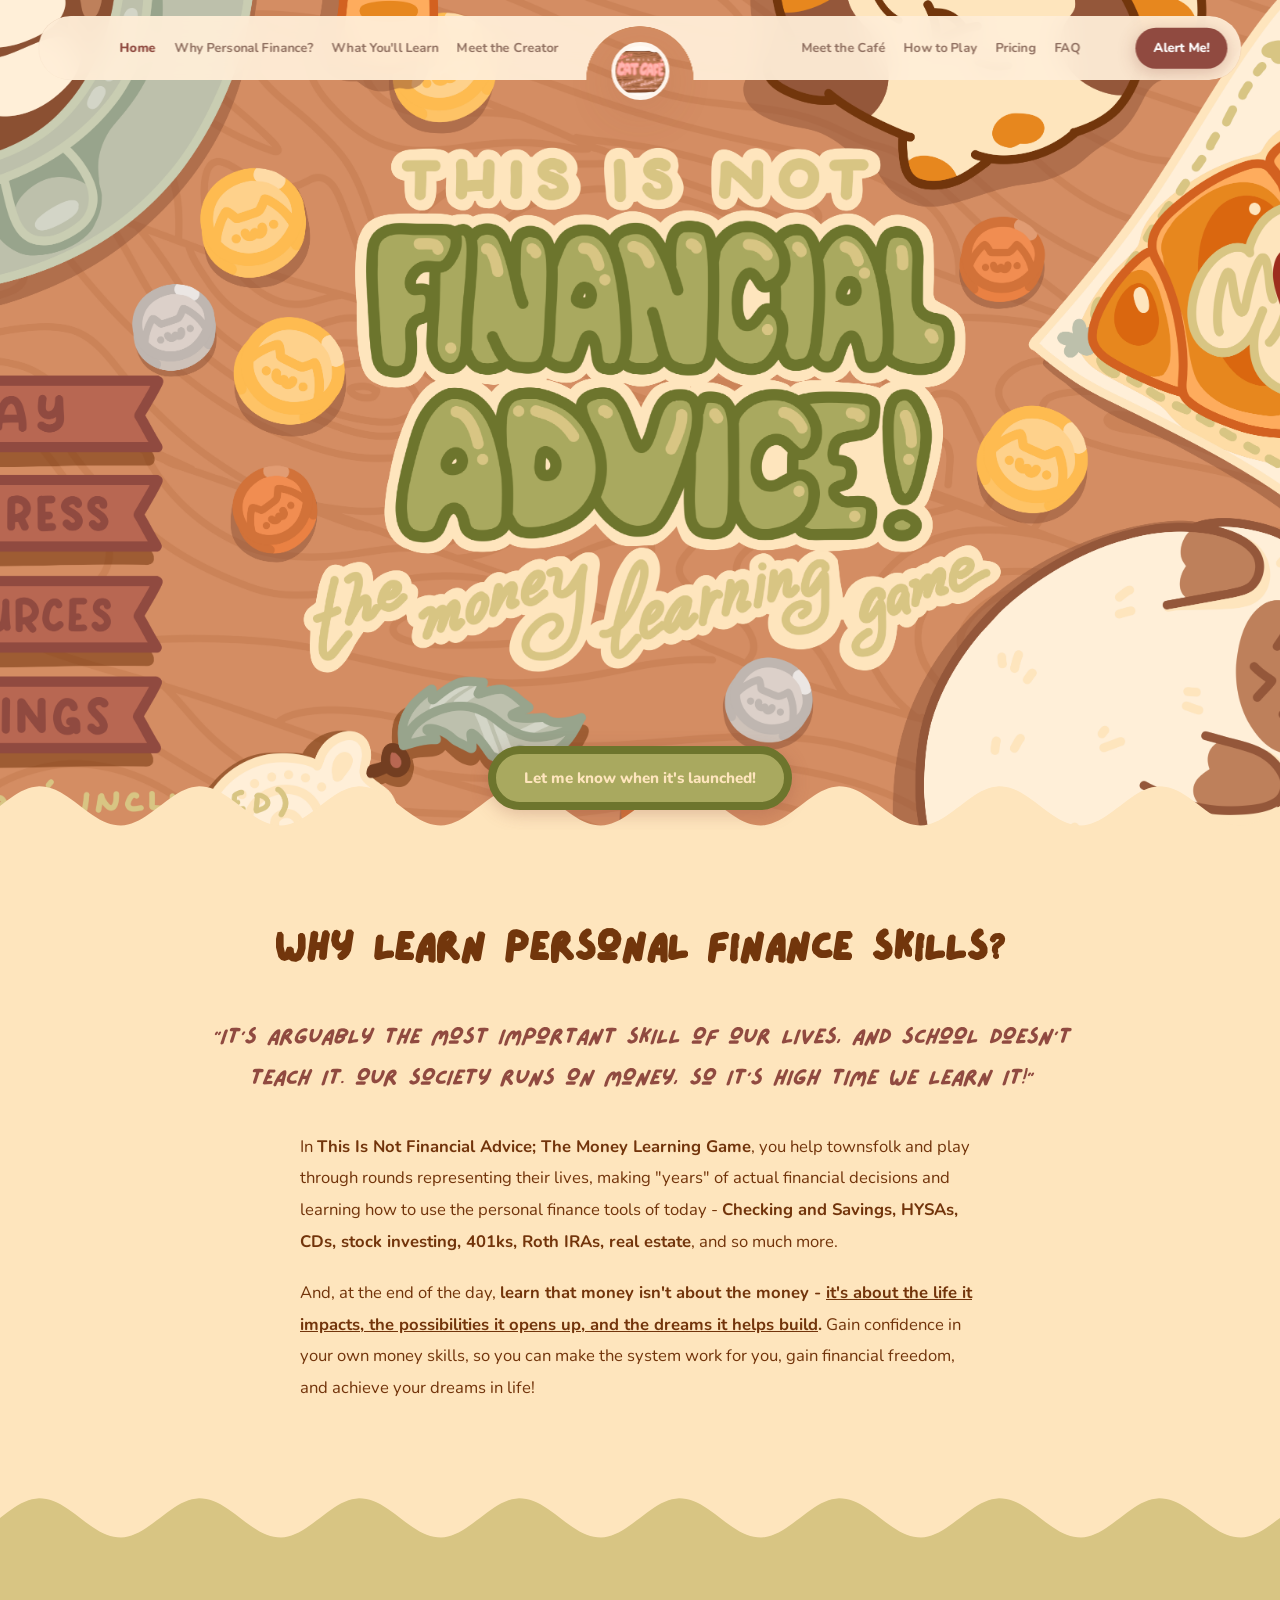
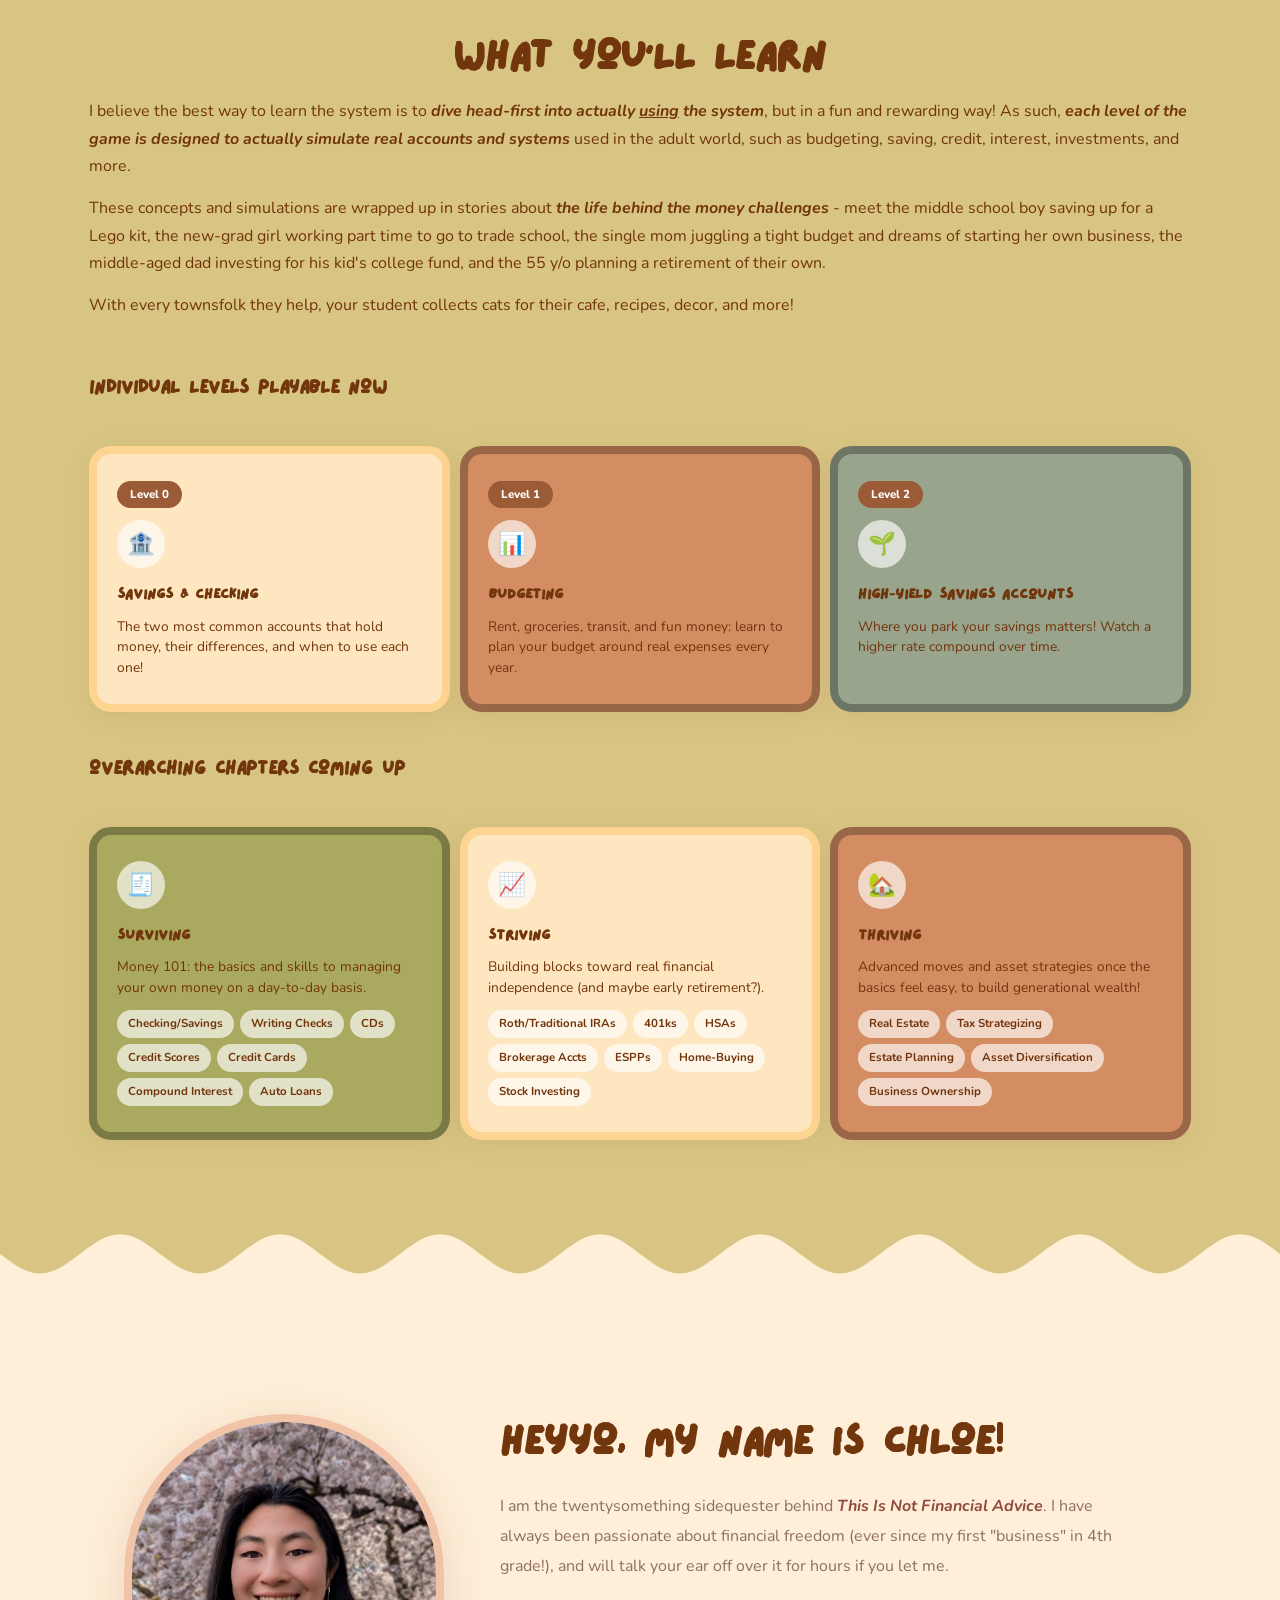
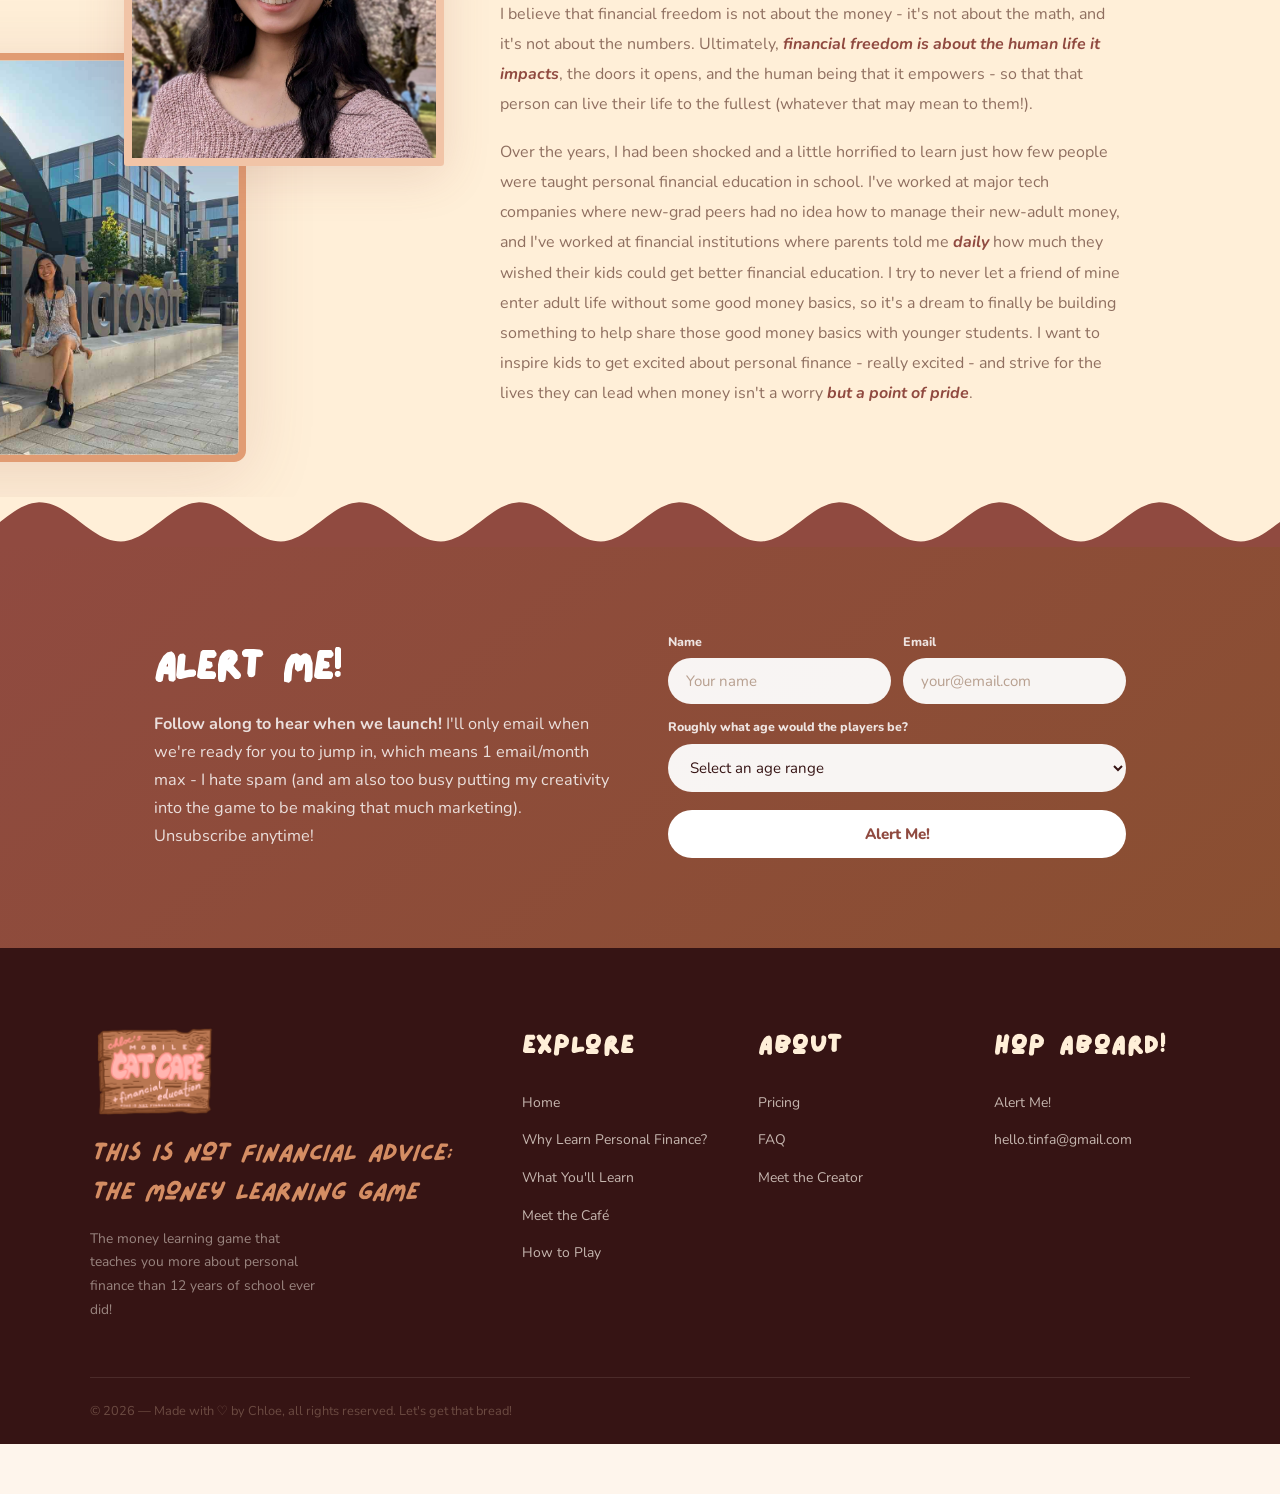
==== index.html @ bb782b46 "Pull coffee object fully inside Meet the Creator section Was crossing the wave into Alert Me! by ~23" ====
<!DOCTYPE html>
<html lang="en">
<head>
  <meta charset="UTF-8">
  <meta name="viewport" content="width=device-width, initial-scale=1.0">
  <meta name="description" content="&quot;It's arguably the most important skill of our lives, and school doesn't teach it. Our society runs on money, so it's high time we learn it!&quot;">
  <title>This Is Not Financial Advice; The Money Learning Game</title>

  <meta property="og:type" content="website">
  <meta property="og:site_name" content="This Is Not Financial Advice">
  <meta property="og:url" content="https://thisisnotfinancialadvice.app/">
  <meta property="og:title" content="This Is Not Financial Advice; The Money Learning Game">
  <meta property="og:description" content="&quot;It's arguably the most important skill of our lives, and school doesn't teach it. Our society runs on money, so it's high time we learn it!&quot;">
  <meta property="og:image" content="https://thisisnotfinancialadvice.app/assets/full-titlepage.png">

  <meta name="twitter:card" content="summary_large_image">
  <meta name="twitter:title" content="This Is Not Financial Advice; The Money Learning Game">
  <meta name="twitter:description" content="&quot;It's arguably the most important skill of our lives, and school doesn't teach it. Our society runs on money, so it's high time we learn it!&quot;">
  <meta name="twitter:image" content="https://thisisnotfinancialadvice.app/assets/full-titlepage.png">

  <link rel="preconnect" href="https://fonts.googleapis.com">
  <link rel="preconnect" href="https://fonts.gstatic.com" crossorigin>
  <link href="https://fonts.googleapis.com/css2?family=Playfair+Display:ital,wght@0,400;0,600;0,700;1,400;1,700&family=Nunito:wght@300;400;500;600;700;800;900&family=Dancing+Script:wght@500;600;700&display=swap" rel="stylesheet">
  <link rel="stylesheet" href="./styles.css">
</head>

<body>

  <!-- ── NAV ── -->
  <div class="nav-wrap">
    <a href="#hero" class="nav-badge" aria-label="Home">
      <img src="./assets/cat-cafe-logo.png" alt="TINFA logo">
    </a>
    <nav class="nav">
      <ul class="nav-links">
        <li><a href="#hero">Home</a></li>
        <li><a href="#why-learn">Why Personal Finance?</a></li>
        <li><a href="#learn">What You'll Learn</a></li>
        <li><a href="#creator">Meet the Creator</a></li>
      </ul>
      <ul class="nav-links">
        <li><a href="world.html#cafe">Meet the Café</a></li>
        <li><a href="world.html#how-to-play">How to Play</a></li>
        <li><a href="pricing.html#pricing">Pricing</a></li>
        <li><a href="pricing.html#faq">FAQ</a></li>
      </ul>
      <div class="nav-actions">
        <a href="#alert" class="btn-alert">Alert Me!</a>
      </div>
    </nav>
  </div>

  <!-- ── HOME / HERO ── -->
  <section class="home-hero" id="hero">
    <img src="./assets/full-titlepage.png" alt="This Is Not Financial Advice; The Money Learning Game — title art" class="home-banner" id="homeBanner">
    <div class="home-wave-strip" aria-hidden="true">
      <svg viewBox="0 0 1440 56" preserveAspectRatio="none" xmlns="http://www.w3.org/2000/svg">
        <path d="M0,28.00 L4,24.94 L8,21.94 L12,19.05 L16,16.34 L20,13.86 L24,11.65 L28,9.76 L32,8.23 L36,7.08 L40,6.33 L44,6.01 L48,6.12 L52,6.65 L56,7.60 L60,8.95 L64,10.66 L68,12.72 L72,15.07 L76,17.67 L80,20.48 L84,23.43 L88,26.47 L92,29.53 L96,32.57 L100,35.52 L104,38.33 L108,40.93 L112,43.28 L116,45.34 L120,47.05 L124,48.40 L128,49.35 L132,49.88 L136,49.99 L140,49.67 L144,48.92 L148,47.77 L152,46.24 L156,44.35 L160,42.14 L164,39.66 L168,36.95 L172,34.06 L176,31.06 L180,28.00 L184,24.94 L188,21.94 L192,19.05 L196,16.34 L200,13.86 L204,11.65 L208,9.76 L212,8.23 L216,7.08 L220,6.33 L224,6.01 L228,6.12 L232,6.65 L236,7.60 L240,8.95 L244,10.66 L248,12.72 L252,15.07 L256,17.67 L260,20.48 L264,23.43 L268,26.47 L272,29.53 L276,32.57 L280,35.52 L284,38.33 L288,40.93 L292,43.28 L296,45.34 L300,47.05 L304,48.40 L308,49.35 L312,49.88 L316,49.99 L320,49.67 L324,48.92 L328,47.77 L332,46.24 L336,44.35 L340,42.14 L344,39.66 L348,36.95 L352,34.06 L356,31.06 L360,28.00 L364,24.94 L368,21.94 L372,19.05 L376,16.34 L380,13.86 L384,11.65 L388,9.76 L392,8.23 L396,7.08 L400,6.33 L404,6.01 L408,6.12 L412,6.65 L416,7.60 L420,8.95 L424,10.66 L428,12.72 L432,15.07 L436,17.67 L440,20.48 L444,23.43 L448,26.47 L452,29.53 L456,32.57 L460,35.52 L464,38.33 L468,40.93 L472,43.28 L476,45.34 L480,47.05 L484,48.40 L488,49.35 L492,49.88 L496,49.99 L500,49.67 L504,48.92 L508,47.77 L512,46.24 L516,44.35 L520,42.14 L524,39.66 L528,36.95 L532,34.06 L536,31.06 L540,28.00 L544,24.94 L548,21.94 L552,19.05 L556,16.34 L560,13.86 L564,11.65 L568,9.76 L572,8.23 L576,7.08 L580,6.33 L584,6.01 L588,6.12 L592,6.65 L596,7.60 L600,8.95 L604,10.66 L608,12.72 L612,15.07 L616,17.67 L620,20.48 L624,23.43 L628,26.47 L632,29.53 L636,32.57 L640,35.52 L644,38.33 L648,40.93 L652,43.28 L656,45.34 L660,47.05 L664,48.40 L668,49.35 L672,49.88 L676,49.99 L680,49.67 L684,48.92 L688,47.77 L692,46.24 L696,44.35 L700,42.14 L704,39.66 L708,36.95 L712,34.06 L716,31.06 L720,28.00 L724,24.94 L728,21.94 L732,19.05 L736,16.34 L740,13.86 L744,11.65 L748,9.76 L752,8.23 L756,7.08 L760,6.33 L764,6.01 L768,6.12 L772,6.65 L776,7.60 L780,8.95 L784,10.66 L788,12.72 L792,15.07 L796,17.67 L800,20.48 L804,23.43 L808,26.47 L812,29.53 L816,32.57 L820,35.52 L824,38.33 L828,40.93 L832,43.28 L836,45.34 L840,47.05 L844,48.40 L848,49.35 L852,49.88 L856,49.99 L860,49.67 L864,48.92 L868,47.77 L872,46.24 L876,44.35 L880,42.14 L884,39.66 L888,36.95 L892,34.06 L896,31.06 L900,28.00 L904,24.94 L908,21.94 L912,19.05 L916,16.34 L920,13.86 L924,11.65 L928,9.76 L932,8.23 L936,7.08 L940,6.33 L944,6.01 L948,6.12 L952,6.65 L956,7.60 L960,8.95 L964,10.66 L968,12.72 L972,15.07 L976,17.67 L980,20.48 L984,23.43 L988,26.47 L992,29.53 L996,32.57 L1000,35.52 L1004,38.33 L1008,40.93 L1012,43.28 L1016,45.34 L1020,47.05 L1024,48.40 L1028,49.35 L1032,49.88 L1036,49.99 L1040,49.67 L1044,48.92 L1048,47.77 L1052,46.24 L1056,44.35 L1060,42.14 L1064,39.66 L1068,36.95 L1072,34.06 L1076,31.06 L1080,28.00 L1084,24.94 L1088,21.94 L1092,19.05 L1096,16.34 L1100,13.86 L1104,11.65 L1108,9.76 L1112,8.23 L1116,7.08 L1120,6.33 L1124,6.01 L1128,6.12 L1132,6.65 L1136,7.60 L1140,8.95 L1144,10.66 L1148,12.72 L1152,15.07 L1156,17.67 L1160,20.48 L1164,23.43 L1168,26.47 L1172,29.53 L1176,32.57 L1180,35.52 L1184,38.33 L1188,40.93 L1192,43.28 L1196,45.34 L1200,47.05 L1204,48.40 L1208,49.35 L1212,49.88 L1216,49.99 L1220,49.67 L1224,48.92 L1228,47.77 L1232,46.24 L1236,44.35 L1240,42.14 L1244,39.66 L1248,36.95 L1252,34.06 L1256,31.06 L1260,28.00 L1264,24.94 L1268,21.94 L1272,19.05 L1276,16.34 L1280,13.86 L1284,11.65 L1288,9.76 L1292,8.23 L1296,7.08 L1300,6.33 L1304,6.01 L1308,6.12 L1312,6.65 L1316,7.60 L1320,8.95 L1324,10.66 L1328,12.72 L1332,15.07 L1336,17.67 L1340,20.48 L1344,23.43 L1348,26.47 L1352,29.53 L1356,32.57 L1360,35.52 L1364,38.33 L1368,40.93 L1372,43.28 L1376,45.34 L1380,47.05 L1384,48.40 L1388,49.35 L1392,49.88 L1396,49.99 L1400,49.67 L1404,48.92 L1408,47.77 L1412,46.24 L1416,44.35 L1420,42.14 L1424,39.66 L1428,36.95 L1432,34.06 L1436,31.06 L1440,28.00 L1440,56 L0,56 Z" fill="#fee5bd"/>
      </svg>
    </div>
    <div class="home-hero-cta">
      <a href="#alert" class="btn-rose">Let me know when it's launched!</a>
    </div>
  </section>

  <section id="why-learn" style="background: #fee5bd; position: relative;">
    <img src="./assets/silver-coin.png" alt="" class="coin-decor" style="width:180px; top:12%; right:3%; transform:rotate(-8deg);">
    <div class="section-inner centered">
      <div class="reveal" style="margin-bottom:40px;">
        <h2>Why Learn Personal Finance Skills?</h2>
      </div>
      <p class="prose-lede reveal">
        "It's arguably the most important skill of our lives, and school doesn't teach it. Our society runs on money, so it's high time we learn it!"
      </p>
      <div class="prose-block">
        <p class="prose-body reveal reveal-d1">
          In <strong>This Is Not Financial Advice; The Money Learning Game</strong>, you help townsfolk and play through rounds representing their lives, making "years" of actual financial decisions and learning how to use the personal finance tools of today - <strong>Checking and Savings, HYSAs, CDs, stock investing, 401ks, Roth IRAs, real estate</strong>, and so much more.
        </p>
        <p class="prose-body reveal reveal-d2">
          And, at the end of the day, <strong>learn that money isn't about the money - <u>it's about the life it impacts, the possibilities it opens up, and the dreams it helps build</u>.</strong> Gain confidence in your own money skills, so you can make the system work for you, gain financial freedom, and achieve your dreams in life!
        </p>
      </div>
    </div>
  </section>

  <!-- wave -->
  <div class="wave" aria-hidden="true" style="background: #fee5bd; --seam-color: #d8c583;">
    <svg viewBox="0 0 1440 56" preserveAspectRatio="none" xmlns="http://www.w3.org/2000/svg">
      <path d="M0,28.00 L4,24.94 L8,21.94 L12,19.05 L16,16.34 L20,13.86 L24,11.65 L28,9.76 L32,8.23 L36,7.08 L40,6.33 L44,6.01 L48,6.12 L52,6.65 L56,7.60 L60,8.95 L64,10.66 L68,12.72 L72,15.07 L76,17.67 L80,20.48 L84,23.43 L88,26.47 L92,29.53 L96,32.57 L100,35.52 L104,38.33 L108,40.93 L112,43.28 L116,45.34 L120,47.05 L124,48.40 L128,49.35 L132,49.88 L136,49.99 L140,49.67 L144,48.92 L148,47.77 L152,46.24 L156,44.35 L160,42.14 L164,39.66 L168,36.95 L172,34.06 L176,31.06 L180,28.00 L184,24.94 L188,21.94 L192,19.05 L196,16.34 L200,13.86 L204,11.65 L208,9.76 L212,8.23 L216,7.08 L220,6.33 L224,6.01 L228,6.12 L232,6.65 L236,7.60 L240,8.95 L244,10.66 L248,12.72 L252,15.07 L256,17.67 L260,20.48 L264,23.43 L268,26.47 L272,29.53 L276,32.57 L280,35.52 L284,38.33 L288,40.93 L292,43.28 L296,45.34 L300,47.05 L304,48.40 L308,49.35 L312,49.88 L316,49.99 L320,49.67 L324,48.92 L328,47.77 L332,46.24 L336,44.35 L340,42.14 L344,39.66 L348,36.95 L352,34.06 L356,31.06 L360,28.00 L364,24.94 L368,21.94 L372,19.05 L376,16.34 L380,13.86 L384,11.65 L388,9.76 L392,8.23 L396,7.08 L400,6.33 L404,6.01 L408,6.12 L412,6.65 L416,7.60 L420,8.95 L424,10.66 L428,12.72 L432,15.07 L436,17.67 L440,20.48 L444,23.43 L448,26.47 L452,29.53 L456,32.57 L460,35.52 L464,38.33 L468,40.93 L472,43.28 L476,45.34 L480,47.05 L484,48.40 L488,49.35 L492,49.88 L496,49.99 L500,49.67 L504,48.92 L508,47.77 L512,46.24 L516,44.35 L520,42.14 L524,39.66 L528,36.95 L532,34.06 L536,31.06 L540,28.00 L544,24.94 L548,21.94 L552,19.05 L556,16.34 L560,13.86 L564,11.65 L568,9.76 L572,8.23 L576,7.08 L580,6.33 L584,6.01 L588,6.12 L592,6.65 L596,7.60 L600,8.95 L604,10.66 L608,12.72 L612,15.07 L616,17.67 L620,20.48 L624,23.43 L628,26.47 L632,29.53 L636,32.57 L640,35.52 L644,38.33 L648,40.93 L652,43.28 L656,45.34 L660,47.05 L664,48.40 L668,49.35 L672,49.88 L676,49.99 L680,49.67 L684,48.92 L688,47.77 L692,46.24 L696,44.35 L700,42.14 L704,39.66 L708,36.95 L712,34.06 L716,31.06 L720,28.00 L724,24.94 L728,21.94 L732,19.05 L736,16.34 L740,13.86 L744,11.65 L748,9.76 L752,8.23 L756,7.08 L760,6.33 L764,6.01 L768,6.12 L772,6.65 L776,7.60 L780,8.95 L784,10.66 L788,12.72 L792,15.07 L796,17.67 L800,20.48 L804,23.43 L808,26.47 L812,29.53 L816,32.57 L820,35.52 L824,38.33 L828,40.93 L832,43.28 L836,45.34 L840,47.05 L844,48.40 L848,49.35 L852,49.88 L856,49.99 L860,49.67 L864,48.92 L868,47.77 L872,46.24 L876,44.35 L880,42.14 L884,39.66 L888,36.95 L892,34.06 L896,31.06 L900,28.00 L904,24.94 L908,21.94 L912,19.05 L916,16.34 L920,13.86 L924,11.65 L928,9.76 L932,8.23 L936,7.08 L940,6.33 L944,6.01 L948,6.12 L952,6.65 L956,7.60 L960,8.95 L964,10.66 L968,12.72 L972,15.07 L976,17.67 L980,20.48 L984,23.43 L988,26.47 L992,29.53 L996,32.57 L1000,35.52 L1004,38.33 L1008,40.93 L1012,43.28 L1016,45.34 L1020,47.05 L1024,48.40 L1028,49.35 L1032,49.88 L1036,49.99 L1040,49.67 L1044,48.92 L1048,47.77 L1052,46.24 L1056,44.35 L1060,42.14 L1064,39.66 L1068,36.95 L1072,34.06 L1076,31.06 L1080,28.00 L1084,24.94 L1088,21.94 L1092,19.05 L1096,16.34 L1100,13.86 L1104,11.65 L1108,9.76 L1112,8.23 L1116,7.08 L1120,6.33 L1124,6.01 L1128,6.12 L1132,6.65 L1136,7.60 L1140,8.95 L1144,10.66 L1148,12.72 L1152,15.07 L1156,17.67 L1160,20.48 L1164,23.43 L1168,26.47 L1172,29.53 L1176,32.57 L1180,35.52 L1184,38.33 L1188,40.93 L1192,43.28 L1196,45.34 L1200,47.05 L1204,48.40 L1208,49.35 L1212,49.88 L1216,49.99 L1220,49.67 L1224,48.92 L1228,47.77 L1232,46.24 L1236,44.35 L1240,42.14 L1244,39.66 L1248,36.95 L1252,34.06 L1256,31.06 L1260,28.00 L1264,24.94 L1268,21.94 L1272,19.05 L1276,16.34 L1280,13.86 L1284,11.65 L1288,9.76 L1292,8.23 L1296,7.08 L1300,6.33 L1304,6.01 L1308,6.12 L1312,6.65 L1316,7.60 L1320,8.95 L1324,10.66 L1328,12.72 L1332,15.07 L1336,17.67 L1340,20.48 L1344,23.43 L1348,26.47 L1352,29.53 L1356,32.57 L1360,35.52 L1364,38.33 L1368,40.93 L1372,43.28 L1376,45.34 L1380,47.05 L1384,48.40 L1388,49.35 L1392,49.88 L1396,49.99 L1400,49.67 L1404,48.92 L1408,47.77 L1412,46.24 L1416,44.35 L1420,42.14 L1424,39.66 L1428,36.95 L1432,34.06 L1436,31.06 L1440,28.00 L1440,56 L0,56 Z" fill="#d8c583"/>
    </svg>
  </div>

  <!-- ── WHAT YOU'LL LEARN ── -->
  <section class="learn" id="learn" style="background: #d8c583; position: relative;">
    <img src="./assets/object-siamesecat.png" alt="" class="object-decor" style="width:650px; top:-400px; left:-45px; transform:rotate(-7deg); z-index:5;">
    <img src="./assets/bronze-coin.png" alt="" class="coin-decor" style="width:230px; top:86%; left:7%; transform:rotate(-15deg);">
    <img src="./assets/gold-coin.png" alt="" class="coin-decor" style="width:165px; top:58%; right:2.5%; transform:rotate(38deg);">
    <div class="section-inner centered">
      <div class="reveal">
        <h2>What You'll Learn</h2>
        <p style="color:var(--text-mid); margin-top:12px; font-size:1rem; max-width:none; text-align:left;">
          I believe the best way to learn the system is to <strong><em>dive head-first into actually <u>using</u> the system</em></strong>, but in a fun and rewarding way! As such, <strong><em>each level of the game is designed to actually simulate real accounts and systems</em></strong> used in the adult world, such as budgeting, saving, credit, interest, investments, and more.
        </p>
        <p style="color:var(--text-mid); margin-top:14px; font-size:1rem; max-width:none; text-align:left;">
          These concepts and simulations are wrapped up in stories about <strong><em>the life behind the money challenges</em></strong> - meet the middle school boy saving up for a Lego kit, the new-grad girl working part time to go to trade school, the single mom juggling a tight budget and dreams of starting her own business, the middle-aged dad investing for his kid's college fund, and the 55 y/o planning a retirement of their own.
        </p>
        <p style="color:var(--text-mid); margin-top:14px; font-size:1rem; max-width:none; text-align:left;">
          With every townsfolk they help, your student collects cats for their cafe, recipes, decor, and more!
        </p>
      </div>

      <div style="margin-top:56px; text-align:left;">
        <h3 class="reveal" style="margin-bottom:4px;">Individual Levels Playable Now</h3>
        <div class="card-grid grid-3">
          <div class="badge-card c-rose reveal reveal-d1">
            <span class="level-tag">Level 0</span>
            <div class="badge-icon">🏦</div>
            <div class="badge-title">Savings &amp; Checking</div>
            <p class="badge-desc">The two most common accounts that hold money, their differences, and when to use each one!</p>
          </div>
          <div class="badge-card c-gold reveal reveal-d2">
            <span class="level-tag">Level 1</span>
            <div class="badge-icon">📊</div>
            <div class="badge-title">Budgeting</div>
            <p class="badge-desc">Rent, groceries, transit, and fun money: learn to plan your budget around real expenses every year.</p>
          </div>
          <div class="badge-card c-cream reveal reveal-d3">
            <span class="level-tag">Level 2</span>
            <div class="badge-icon">🌱</div>
            <div class="badge-title">High-Yield Savings Accounts</div>
            <p class="badge-desc">Where you park your savings matters! Watch a higher rate compound over time.</p>
          </div>
        </div>
      </div>

      <div style="margin-top:44px; text-align:left;">
        <h3 class="reveal" style="margin-bottom:4px;">Overarching Chapters Coming Up</h3>
        <div class="card-grid grid-3">
          <div class="badge-card c-sage reveal reveal-d1">
            <div class="badge-icon">🧾</div>
            <div class="badge-title">Surviving</div>
            <p class="badge-desc">Money 101: the basics and skills to managing your own money on a day-to-day basis.</p>
            <div class="badge-tags">
              <span>Checking/Savings</span><span>Writing Checks</span><span>CDs</span><span>Credit Scores</span><span>Credit Cards</span><span>Compound Interest</span><span>Auto Loans</span>
            </div>
          </div>
          <div class="badge-card c-rose reveal reveal-d2">
            <div class="badge-icon">📈</div>
            <div class="badge-title">Striving</div>
            <p class="badge-desc">Building blocks toward real financial independence (and maybe early retirement?).</p>
            <div class="badge-tags">
              <span>Roth/Traditional IRAs</span><span>401ks</span><span>HSAs</span><span>Brokerage Accts</span><span>ESPPs</span><span>Home-Buying</span><span>Stock Investing</span>
            </div>
          </div>
          <div class="badge-card c-gold reveal reveal-d3">
            <div class="badge-icon">🏡</div>
            <div class="badge-title">Thriving</div>
            <p class="badge-desc">Advanced moves and asset strategies once the basics feel easy, to build generational wealth!</p>
            <div class="badge-tags">
              <span>Real Estate</span><span>Tax Strategizing</span><span>Estate Planning</span><span>Asset Diversification</span><span>Business Ownership</span>
            </div>
          </div>
        </div>
      </div>
    </div>
  </section>

  <!-- wave -->
  <div class="wave" aria-hidden="true" style="background: #d8c583; --seam-color: var(--bg-alt);">
    <svg viewBox="0 0 1440 56" preserveAspectRatio="none" xmlns="http://www.w3.org/2000/svg">
      <path d="M0,28.00 L4,31.06 L8,34.06 L12,36.95 L16,39.66 L20,42.14 L24,44.35 L28,46.24 L32,47.77 L36,48.92 L40,49.67 L44,49.99 L48,49.88 L52,49.35 L56,48.40 L60,47.05 L64,45.34 L68,43.28 L72,40.93 L76,38.33 L80,35.52 L84,32.57 L88,29.53 L92,26.47 L96,23.43 L100,20.48 L104,17.67 L108,15.07 L112,12.72 L116,10.66 L120,8.95 L124,7.60 L128,6.65 L132,6.12 L136,6.01 L140,6.33 L144,7.08 L148,8.23 L152,9.76 L156,11.65 L160,13.86 L164,16.34 L168,19.05 L172,21.94 L176,24.94 L180,28.00 L184,31.06 L188,34.06 L192,36.95 L196,39.66 L200,42.14 L204,44.35 L208,46.24 L212,47.77 L216,48.92 L220,49.67 L224,49.99 L228,49.88 L232,49.35 L236,48.40 L240,47.05 L244,45.34 L248,43.28 L252,40.93 L256,38.33 L260,35.52 L264,32.57 L268,29.53 L272,26.47 L276,23.43 L280,20.48 L284,17.67 L288,15.07 L292,12.72 L296,10.66 L300,8.95 L304,7.60 L308,6.65 L312,6.12 L316,6.01 L320,6.33 L324,7.08 L328,8.23 L332,9.76 L336,11.65 L340,13.86 L344,16.34 L348,19.05 L352,21.94 L356,24.94 L360,28.00 L364,31.06 L368,34.06 L372,36.95 L376,39.66 L380,42.14 L384,44.35 L388,46.24 L392,47.77 L396,48.92 L400,49.67 L404,49.99 L408,49.88 L412,49.35 L416,48.40 L420,47.05 L424,45.34 L428,43.28 L432,40.93 L436,38.33 L440,35.52 L444,32.57 L448,29.53 L452,26.47 L456,23.43 L460,20.48 L464,17.67 L468,15.07 L472,12.72 L476,10.66 L480,8.95 L484,7.60 L488,6.65 L492,6.12 L496,6.01 L500,6.33 L504,7.08 L508,8.23 L512,9.76 L516,11.65 L520,13.86 L524,16.34 L528,19.05 L532,21.94 L536,24.94 L540,28.00 L544,31.06 L548,34.06 L552,36.95 L556,39.66 L560,42.14 L564,44.35 L568,46.24 L572,47.77 L576,48.92 L580,49.67 L584,49.99 L588,49.88 L592,49.35 L596,48.40 L600,47.05 L604,45.34 L608,43.28 L612,40.93 L616,38.33 L620,35.52 L624,32.57 L628,29.53 L632,26.47 L636,23.43 L640,20.48 L644,17.67 L648,15.07 L652,12.72 L656,10.66 L660,8.95 L664,7.60 L668,6.65 L672,6.12 L676,6.01 L680,6.33 L684,7.08 L688,8.23 L692,9.76 L696,11.65 L700,13.86 L704,16.34 L708,19.05 L712,21.94 L716,24.94 L720,28.00 L724,31.06 L728,34.06 L732,36.95 L736,39.66 L740,42.14 L744,44.35 L748,46.24 L752,47.77 L756,48.92 L760,49.67 L764,49.99 L768,49.88 L772,49.35 L776,48.40 L780,47.05 L784,45.34 L788,43.28 L792,40.93 L796,38.33 L800,35.52 L804,32.57 L808,29.53 L812,26.47 L816,23.43 L820,20.48 L824,17.67 L828,15.07 L832,12.72 L836,10.66 L840,8.95 L844,7.60 L848,6.65 L852,6.12 L856,6.01 L860,6.33 L864,7.08 L868,8.23 L872,9.76 L876,11.65 L880,13.86 L884,16.34 L888,19.05 L892,21.94 L896,24.94 L900,28.00 L904,31.06 L908,34.06 L912,36.95 L916,39.66 L920,42.14 L924,44.35 L928,46.24 L932,47.77 L936,48.92 L940,49.67 L944,49.99 L948,49.88 L952,49.35 L956,48.40 L960,47.05 L964,45.34 L968,43.28 L972,40.93 L976,38.33 L980,35.52 L984,32.57 L988,29.53 L992,26.47 L996,23.43 L1000,20.48 L1004,17.67 L1008,15.07 L1012,12.72 L1016,10.66 L1020,8.95 L1024,7.60 L1028,6.65 L1032,6.12 L1036,6.01 L1040,6.33 L1044,7.08 L1048,8.23 L1052,9.76 L1056,11.65 L1060,13.86 L1064,16.34 L1068,19.05 L1072,21.94 L1076,24.94 L1080,28.00 L1084,31.06 L1088,34.06 L1092,36.95 L1096,39.66 L1100,42.14 L1104,44.35 L1108,46.24 L1112,47.77 L1116,48.92 L1120,49.67 L1124,49.99 L1128,49.88 L1132,49.35 L1136,48.40 L1140,47.05 L1144,45.34 L1148,43.28 L1152,40.93 L1156,38.33 L1160,35.52 L1164,32.57 L1168,29.53 L1172,26.47 L1176,23.43 L1180,20.48 L1184,17.67 L1188,15.07 L1192,12.72 L1196,10.66 L1200,8.95 L1204,7.60 L1208,6.65 L1212,6.12 L1216,6.01 L1220,6.33 L1224,7.08 L1228,8.23 L1232,9.76 L1236,11.65 L1240,13.86 L1244,16.34 L1248,19.05 L1252,21.94 L1256,24.94 L1260,28.00 L1264,31.06 L1268,34.06 L1272,36.95 L1276,39.66 L1280,42.14 L1284,44.35 L1288,46.24 L1292,47.77 L1296,48.92 L1300,49.67 L1304,49.99 L1308,49.88 L1312,49.35 L1316,48.40 L1320,47.05 L1324,45.34 L1328,43.28 L1332,40.93 L1336,38.33 L1340,35.52 L1344,32.57 L1348,29.53 L1352,26.47 L1356,23.43 L1360,20.48 L1364,17.67 L1368,15.07 L1372,12.72 L1376,10.66 L1380,8.95 L1384,7.60 L1388,6.65 L1392,6.12 L1396,6.01 L1400,6.33 L1404,7.08 L1408,8.23 L1412,9.76 L1416,11.65 L1420,13.86 L1424,16.34 L1428,19.05 L1432,21.94 L1436,24.94 L1440,28.00 L1440,56 L0,56 Z" fill="var(--bg-alt)"/>
    </svg>
  </div>

  <!-- ── MEET THE CREATOR ── -->
  <section class="creator" id="creator" style="background: var(--bg-alt); position: relative;">
    <img src="./assets/object-coffee.png" alt="" class="object-decor" style="width:560px; top:calc(100% - 580px); right:-45px; transform:rotate(9deg); z-index:5;">
    <img src="./assets/gold-coin.png" alt="" class="coin-decor" style="width:150px; top:18%; left:2.5%; transform:rotate(16deg);">
    <div class="section-inner">
      <div class="creator-grid">
        <div class="creator-photo-wrap reveal">
          <img src="./assets/chloe-pfp.jpg" alt="Chloe, creator of This Is Not Financial Advice" class="creator-photo">
          <img src="./assets/chloe-msft.jpg" alt="Chloe at the Microsoft campus" class="creator-photo-2">
          <div class="creator-blob"></div>
        </div>

        <div class="creator-copy">
          <h2 class="reveal creator-heading">Heyyo, my name is Chloe!</h2>
          <p class="reveal reveal-d2">
            I am the twentysomething sidequester behind
            <em>This Is Not Financial Advice</em>. I have always been passionate about
            financial freedom (ever since my first "business" in 4th grade!), and will
            talk your ear off over it for hours if you let me.
          </p>
          <p class="reveal reveal-d2">
            I believe that financial freedom is not about the money - it's not about
            the math, and it's not about the numbers. Ultimately, <strong><em>financial freedom is
            about the human life it impacts</em></strong>, the doors it opens, and the human
            being that it empowers - so that that person can live their life to the
            fullest (whatever that may mean to them!).
          </p>
          <p class="reveal reveal-d3">
            Over the years, I had been shocked and a little horrified to learn just how
            few people were taught personal financial education in school. I've worked at
            major tech companies where new-grad peers had no idea how to manage their
            new-adult money, and I've worked at financial institutions where parents told
            me <em>daily</em> how much they wished their kids could get better financial
            education. I try to never let a friend of mine enter adult life without some
            good money basics, so it's a dream to finally be building something to help
            share those good money basics with younger students. I want to inspire kids
            to get excited about personal finance - really excited - and strive for the
            lives they can lead when money isn't a worry <em>but a point of pride</em>.
          </p>
        </div>
      </div>
    </div>
  </section>

  <!-- wave -->
  <div class="wave" aria-hidden="true" style="background: var(--bg-alt); margin-bottom: -6px; --seam-color: var(--rose);">
    <svg viewBox="0 0 1440 56" preserveAspectRatio="none" xmlns="http://www.w3.org/2000/svg">
      <path d="M0,28.00 L4,24.94 L8,21.94 L12,19.05 L16,16.34 L20,13.86 L24,11.65 L28,9.76 L32,8.23 L36,7.08 L40,6.33 L44,6.01 L48,6.12 L52,6.65 L56,7.60 L60,8.95 L64,10.66 L68,12.72 L72,15.07 L76,17.67 L80,20.48 L84,23.43 L88,26.47 L92,29.53 L96,32.57 L100,35.52 L104,38.33 L108,40.93 L112,43.28 L116,45.34 L120,47.05 L124,48.40 L128,49.35 L132,49.88 L136,49.99 L140,49.67 L144,48.92 L148,47.77 L152,46.24 L156,44.35 L160,42.14 L164,39.66 L168,36.95 L172,34.06 L176,31.06 L180,28.00 L184,24.94 L188,21.94 L192,19.05 L196,16.34 L200,13.86 L204,11.65 L208,9.76 L212,8.23 L216,7.08 L220,6.33 L224,6.01 L228,6.12 L232,6.65 L236,7.60 L240,8.95 L244,10.66 L248,12.72 L252,15.07 L256,17.67 L260,20.48 L264,23.43 L268,26.47 L272,29.53 L276,32.57 L280,35.52 L284,38.33 L288,40.93 L292,43.28 L296,45.34 L300,47.05 L304,48.40 L308,49.35 L312,49.88 L316,49.99 L320,49.67 L324,48.92 L328,47.77 L332,46.24 L336,44.35 L340,42.14 L344,39.66 L348,36.95 L352,34.06 L356,31.06 L360,28.00 L364,24.94 L368,21.94 L372,19.05 L376,16.34 L380,13.86 L384,11.65 L388,9.76 L392,8.23 L396,7.08 L400,6.33 L404,6.01 L408,6.12 L412,6.65 L416,7.60 L420,8.95 L424,10.66 L428,12.72 L432,15.07 L436,17.67 L440,20.48 L444,23.43 L448,26.47 L452,29.53 L456,32.57 L460,35.52 L464,38.33 L468,40.93 L472,43.28 L476,45.34 L480,47.05 L484,48.40 L488,49.35 L492,49.88 L496,49.99 L500,49.67 L504,48.92 L508,47.77 L512,46.24 L516,44.35 L520,42.14 L524,39.66 L528,36.95 L532,34.06 L536,31.06 L540,28.00 L544,24.94 L548,21.94 L552,19.05 L556,16.34 L560,13.86 L564,11.65 L568,9.76 L572,8.23 L576,7.08 L580,6.33 L584,6.01 L588,6.12 L592,6.65 L596,7.60 L600,8.95 L604,10.66 L608,12.72 L612,15.07 L616,17.67 L620,20.48 L624,23.43 L628,26.47 L632,29.53 L636,32.57 L640,35.52 L644,38.33 L648,40.93 L652,43.28 L656,45.34 L660,47.05 L664,48.40 L668,49.35 L672,49.88 L676,49.99 L680,49.67 L684,48.92 L688,47.77 L692,46.24 L696,44.35 L700,42.14 L704,39.66 L708,36.95 L712,34.06 L716,31.06 L720,28.00 L724,24.94 L728,21.94 L732,19.05 L736,16.34 L740,13.86 L744,11.65 L748,9.76 L752,8.23 L756,7.08 L760,6.33 L764,6.01 L768,6.12 L772,6.65 L776,7.60 L780,8.95 L784,10.66 L788,12.72 L792,15.07 L796,17.67 L800,20.48 L804,23.43 L808,26.47 L812,29.53 L816,32.57 L820,35.52 L824,38.33 L828,40.93 L832,43.28 L836,45.34 L840,47.05 L844,48.40 L848,49.35 L852,49.88 L856,49.99 L860,49.67 L864,48.92 L868,47.77 L872,46.24 L876,44.35 L880,42.14 L884,39.66 L888,36.95 L892,34.06 L896,31.06 L900,28.00 L904,24.94 L908,21.94 L912,19.05 L916,16.34 L920,13.86 L924,11.65 L928,9.76 L932,8.23 L936,7.08 L940,6.33 L944,6.01 L948,6.12 L952,6.65 L956,7.60 L960,8.95 L964,10.66 L968,12.72 L972,15.07 L976,17.67 L980,20.48 L984,23.43 L988,26.47 L992,29.53 L996,32.57 L1000,35.52 L1004,38.33 L1008,40.93 L1012,43.28 L1016,45.34 L1020,47.05 L1024,48.40 L1028,49.35 L1032,49.88 L1036,49.99 L1040,49.67 L1044,48.92 L1048,47.77 L1052,46.24 L1056,44.35 L1060,42.14 L1064,39.66 L1068,36.95 L1072,34.06 L1076,31.06 L1080,28.00 L1084,24.94 L1088,21.94 L1092,19.05 L1096,16.34 L1100,13.86 L1104,11.65 L1108,9.76 L1112,8.23 L1116,7.08 L1120,6.33 L1124,6.01 L1128,6.12 L1132,6.65 L1136,7.60 L1140,8.95 L1144,10.66 L1148,12.72 L1152,15.07 L1156,17.67 L1160,20.48 L1164,23.43 L1168,26.47 L1172,29.53 L1176,32.57 L1180,35.52 L1184,38.33 L1188,40.93 L1192,43.28 L1196,45.34 L1200,47.05 L1204,48.40 L1208,49.35 L1212,49.88 L1216,49.99 L1220,49.67 L1224,48.92 L1228,47.77 L1232,46.24 L1236,44.35 L1240,42.14 L1244,39.66 L1248,36.95 L1252,34.06 L1256,31.06 L1260,28.00 L1264,24.94 L1268,21.94 L1272,19.05 L1276,16.34 L1280,13.86 L1284,11.65 L1288,9.76 L1292,8.23 L1296,7.08 L1300,6.33 L1304,6.01 L1308,6.12 L1312,6.65 L1316,7.60 L1320,8.95 L1324,10.66 L1328,12.72 L1332,15.07 L1336,17.67 L1340,20.48 L1344,23.43 L1348,26.47 L1352,29.53 L1356,32.57 L1360,35.52 L1364,38.33 L1368,40.93 L1372,43.28 L1376,45.34 L1380,47.05 L1384,48.40 L1388,49.35 L1392,49.88 L1396,49.99 L1400,49.67 L1404,48.92 L1408,47.77 L1412,46.24 L1416,44.35 L1420,42.14 L1424,39.66 L1428,36.95 L1432,34.06 L1436,31.06 L1440,28.00 L1440,56 L0,56 Z" fill="var(--rose)"/>
    </svg>
  </div>

  <!-- ── ALERT ME! ── -->
  <section class="alert-band" id="alert" style="position: relative;">
    <img src="./assets/silver-coin.png" alt="" class="coin-decor" style="width:190px; top:22%; right:3%; transform:rotate(-22deg); opacity:0.9;">
    <img src="./assets/bronze-coin.png" alt="" class="coin-decor" style="width:135px; top:62%; left:2%; transform:rotate(-10deg); opacity:0.9;">
    <div class="alert-inner">
      <div class="alert-grid">
        <div class="alert-copy">
          <h2 class="reveal">Alert Me!</h2>
          <p class="lede reveal reveal-d1">
            <strong>Follow along to hear when we launch!</strong> I'll only email when we're ready for you to jump in, which means 1 email/month max - I hate spam (and am also too busy putting my creativity into the game to be making that much marketing). Unsubscribe anytime!
          </p>
        </div>
        <div>
          <form class="alert-form reveal reveal-d2" id="alertForm"
                action="https://docs.google.com/forms/d/e/1FAIpQLSdATTymBp-sG5xV1onJNumWjYemLAJwViu1xzf4-3LTYyKGkQ/formResponse"
                method="POST" target="hidden_iframe">
            <div class="form-row">
              <div class="alert-field">
                <label for="nameInput">Name</label>
                <input type="text" class="alert-input" id="nameInput" name="entry.1255074534" placeholder="Your name" required>
              </div>
              <div class="alert-field">
                <label for="emailInput">Email</label>
                <input type="email" class="alert-input" id="emailInput" name="entry.792601790" placeholder="your@email.com" required>
              </div>
            </div>
            <div class="alert-field">
              <label for="ageInput">Roughly what age would the players be?</label>
              <select class="alert-select" id="ageInput" name="entry.1384885657" required>
                <option value="" disabled selected>Select an age range</option>
                <option>Under 10</option>
                <option>10-14</option>
                <option>15-18</option>
                <option>18-25</option>
                <option>25+</option>
                <option>Mixed ages / classroom</option>
              </select>
            </div>
            <button type="submit" class="btn-white">Alert Me!</button>
          </form>
          <iframe name="hidden_iframe" id="hidden_iframe" style="display:none;" aria-hidden="true"></iframe>
          <p class="alert-thanks" id="alertThanks">
            You're officially on the list! 🌱 We'll be in touch — promise.
          </p>
        </div>
      </div>
    </div>
  </section>

  <!-- ── FOOTER ── -->
  <footer>
    <div class="footer-top">
      <div>
        <div class="footer-brand">
          <img src="./assets/cat-cafe-logo.png" alt="TINFA logo" class="footer-logo">
          <span class="footer-name">This Is Not Financial Advice;<br>The Money Learning Game</span>
        </div>
        <p class="footer-blurb">The money learning game that teaches you more about personal finance than 12 years of school ever did!</p>
      </div>
      <div class="footer-col">
        <h5>Explore</h5>
        <ul>
          <li><a href="#hero">Home</a></li>
          <li><a href="#why-learn">Why Learn Personal Finance?</a></li>
          <li><a href="#learn">What You'll Learn</a></li>
          <li><a href="world.html#cafe">Meet the Café</a></li>
          <li><a href="world.html#how-to-play">How to Play</a></li>
        </ul>
      </div>
      <div class="footer-col">
        <h5>About</h5>
        <ul>
          <li><a href="pricing.html#pricing">Pricing</a></li>
          <li><a href="pricing.html#faq">FAQ</a></li>
          <li><a href="#creator">Meet the Creator</a></li>
        </ul>
      </div>
      <div class="footer-col">
        <h5>Hop Aboard!</h5>
        <ul>
          <li><a href="#alert">Alert Me!</a></li>
          <li><span>hello.tinfa@gmail.com</span></li>
        </ul>
      </div>
    </div>
    <div class="footer-bottom">
      <p class="footer-copy">© 2026 — Made with ♡ by Chloe, all rights reserved. Let's get that bread!</p>
    </div>
  </footer>

  <script src="./script.js"></script>
</body>
</html>
---- styles.css ----
/* ── FONTS ── */
@font-face {
  font-family: 'Lazy Dog';
  src: url('./assets/lazy_dog.ttf') format('truetype');
  font-weight: normal;
  font-style: normal;
  font-display: swap;
}

/* ── TOKENS ── */
:root {
  --bg:           #fef5ec;
  --bg-alt:       #ffefd8;
  --bg-card:      #fffaf5;
  --bg-sage:      #a9a95f;
  --bg-gold:      #f6dfa4;
  --text:         #251e01;
  --text-mid:     #72340b;
  --text-soft:    #8f6f60;
  --rose:         #904a40;
  --rose-dk:      #72340b;
  --coral:        #d37164;
  --salmon:       #e19c73;
  --peach:        #e09e7c;
  --blush:        #f1c4a7;
  --baby-pink:    #f7d4be;
  --cream:        #fee5bd;
  --milk-foam:    #ffefd8;
  --peridot:      #98ab7e;
  --oak:          #6c7340;
  --pine:         #575a3f;
  --spruce:       #304126;
  --eucalyptus:   #bdc0ab;
  --jade:         #c9cdb2;
  --bronze:       #9b7e56;
  --clay:         #be805b;
  --terracotta:   #8a4f31;
  --hot-coco:     #8f6f60;
  --milk-choc:    #855a47;
  --dark-choc:    #361414;
  --olive:        #a9a95f;
  --thyme:        #d8c583;

  --shadow:       0 4px 24px rgba(144, 74, 64, 0.10);
  --shadow-lg:    0 10px 48px rgba(144, 74, 64, 0.16);
  --r-card:       20px;
  --r-pill:       999px;
  --r-arch:       999px 999px 20px 20px;

  --ff-display:   'Lazy Dog', 'Playfair Display', Georgia, serif;
  --ff-body:      'Nunito', system-ui, sans-serif;
  --ff-accent:    'Dancing Script', cursive;
}

/* ── RESET ── */
*, *::before, *::after { box-sizing: border-box; margin: 0; padding: 0; }
html { scroll-behavior: smooth; font-size: 16px; }
body {
  background: var(--bg);
  color: var(--text);
  font-family: var(--ff-body);
  line-height: 1.72;
  overflow-x: hidden;
}
img { max-width: 100%; height: auto; display: block; }
a { color: var(--rose); text-decoration: none; transition: color 0.2s; }
a:hover { color: var(--rose-dk); }

h1, h2, h3 { font-family: var(--ff-display); line-height: 1.18; text-wrap: balance; }
h1 { font-size: clamp(2.2rem, 4.5vw, 3.8rem); font-weight: 700; }
h2 { font-size: calc(clamp(1.7rem, 3vw, 2.6rem) + 10px); font-weight: 600; color: #72360c; }
h3 { font-size: clamp(1.1rem, 1.8vw, 1.4rem); font-weight: 600; color: #72360c; }
p  { max-width: 62ch; }

/* ── NAV ── */
.nav-wrap {
  position: fixed; top: 16px; left: 50%; transform: translateX(-50%);
  z-index: 200; width: 94%; max-width: 1220px;
}
.nav {
  position: relative;
  background: rgba(255, 239, 216, 0.94);
  backdrop-filter: blur(14px);
  -webkit-backdrop-filter: blur(14px);
  border-radius: var(--r-pill);
  box-shadow: var(--shadow-lg);
  padding: 0 150px 0 26px;
  height: 64px;
  -webkit-mask-image: radial-gradient(circle 54px at 50% 100%, transparent 99%, #000 100%);
  mask-image: radial-gradient(circle 54px at 50% 100%, transparent 99%, #000 100%);
}

.nav-badge {
  position: absolute; bottom: -20px; left: 50%; transform: translateX(-50%);
  width: 58px; height: 58px; border-radius: 50%;
  background: var(--bg-card); border: 4px solid var(--bg);
  box-shadow: var(--shadow-lg);
  display: flex; align-items: center; justify-content: center;
  overflow: hidden;
}
.nav-badge img { width: 100%; height: 100%; object-fit: cover; }

.nav-links {
  position: absolute; top: 50%; transform: translate(-50%, -50%);
  display: flex; align-items: center; gap: 18px; list-style: none;
}
.nav-links:first-of-type { left: 25%; }
.nav-links:last-of-type { left: 75%; }
.nav-links a {
  font-size: 0.8rem; font-weight: 700; letter-spacing: 0.01em;
  color: var(--text-soft); white-space: nowrap;
}
.nav-links a:hover { color: var(--rose); }
.nav-links a.active { color: var(--rose); font-weight: 800; }

.nav-actions {
  position: absolute; right: 14px; top: 50%; transform: translateY(-50%);
  display: flex; align-items: center; gap: 10px;
}

.btn-alert {
  position: relative;
  background: var(--rose); color: #fff;
  padding: 9px 18px; border-radius: var(--r-pill);
  font-weight: 800; font-size: 0.82rem; font-family: var(--ff-body);
  border: none; cursor: pointer; display: inline-block;
  box-shadow: 0 4px 18px rgba(144, 74, 64, 0.3);
  transition: transform 0.15s, box-shadow 0.2s;
}
.btn-alert:hover { color: #fff; transform: translateY(-2px); }

/* ── BUTTONS ── */
.btn-rose {
  background: #a9a95f; color: var(--cream);
  padding: 11px 28px; border-radius: var(--r-pill);
  font-weight: 800; font-size: 0.95rem; font-family: var(--ff-body);
  border: 8px solid #6d752d; cursor: pointer; display: inline-flex; align-items: center; gap: 6px;
  box-shadow: 0 4px 18px rgba(144, 74, 64, 0.28);
  transition: background 0.2s, box-shadow 0.2s;
  text-decoration: none;
  animation: btn-breathe 2.1s ease-in-out infinite;
  transform-origin: center;
}
.btn-rose:hover {
  background: #969650; color: var(--cream);
  box-shadow: 0 8px 28px rgba(144, 74, 64, 0.36);
}
@keyframes btn-breathe {
  0%, 100% { transform: scale(1); }
  50%       { transform: scale(1.05); }
}
@media (prefers-reduced-motion: reduce) {
  .btn-rose { animation: none; }
}

.btn-text-link {
  font-weight: 800; font-size: 0.95rem; color: var(--text-mid);
  text-decoration: underline; text-underline-offset: 4px;
  display: inline-flex; align-items: center;
}
.btn-text-link:hover { color: var(--rose); }

/* ── WAVES ── */
.wave { width: 100%; overflow: hidden; line-height: 0; margin: -1px 0 -3px; position: relative; z-index: 1; }
.wave svg { display: block; width: 100%; }
/* Thin backstop strip in the next section's color, covering any
   subpixel rendering gap right at the seam. Set --seam-color inline
   per divider to match whatever section follows it. */
.wave::after {
  content: ''; position: absolute; left: 0; right: 0; bottom: -2px; height: 5px;
  background: var(--seam-color, transparent);
}

/* ── SHARED SECTION ── */
.section-inner { max-width: 1160px; margin: 0 auto; padding: 90px 5%; }
.learn .section-inner { max-width: 1230px; }
.section-inner.centered { text-align: center; }
.section-inner.centered h2 { margin: 0 auto; }
.section-inner.centered > p { margin-left: auto; margin-right: auto; }

.section-label {
  font-family: var(--ff-accent); font-size: 1.1rem;
  color: var(--coral); display: flex; align-items: center;
  gap: 10px; margin-bottom: 10px;
}
.section-inner.centered .section-label { justify-content: center; }

/* ── PAGE BANNER (for sub-pages) ── */
.page-banner {
  padding: 150px 6% 70px; text-align: center; background: var(--bg-alt);
}
.page-banner h1 { color: var(--dark-choc); margin-bottom: 10px; }
.page-banner p { color: var(--text-soft); max-width: 56ch; margin: 0 auto; }

/* ── CARD GRIDS (icon badges / chips) ── */
.card-grid {
  display: grid; gap: 10px; margin-top: 44px;
}
.grid-2 { grid-template-columns: repeat(2, 1fr); }
.grid-3 { grid-template-columns: repeat(3, 1fr); }
.grid-4 { grid-template-columns: repeat(4, 1fr); }

.badge-card {
  border-radius: 22px; padding: 26px 20px;
  box-shadow: var(--shadow); transition: transform 0.2s, box-shadow 0.2s;
}
.badge-card:hover { transform: translateY(-5px); box-shadow: var(--shadow-lg); }
.badge-card.c-rose  { background: #fee6c0; border: 8px solid #fed491; }
.badge-card.c-gold  { background: #d48d63; border: 8px solid #996647; }
.badge-card.c-sage  { background: var(--bg-sage); border: 8px solid #7a7a44; }
.badge-card.c-cream { background: #98a48c; border: 8px solid #6d7665; }

.badge-icon {
  width: 48px; height: 48px; border-radius: 50%;
  background: rgba(255,255,255,0.65); display: flex; align-items: center; justify-content: center;
  font-size: 1.4rem; margin-bottom: 12px;
}
.badge-title { font-family: var(--ff-display); font-weight: 700; font-size: 1.1rem; color: #72360c; margin-bottom: 6px; }
.badge-desc { font-size: 0.86rem; color: var(--text-mid); max-width: none; line-height: 1.5; }
.badge-tags { display: flex; flex-wrap: wrap; gap: 6px; margin-top: 12px; }
.badge-tags span {
  display: inline-block; width: fit-content; white-space: nowrap;
  background: rgba(255,255,255,0.65); border-radius: var(--r-pill);
  padding: 4px 11px; font-size: 0.72rem; font-weight: 700; color: var(--text-mid);
}

.level-tag {
  display: inline-block; background: #9b5b36; color: #fff;
  border-radius: var(--r-pill); padding: 4px 13px; font-size: 0.72rem; font-weight: 800;
  margin-bottom: 12px;
}

/* ── STEP / ARCH CARDS ── */
.step-grid {
  display: grid; grid-template-columns: repeat(auto-fit, minmax(230px, 1fr));
  gap: 22px; margin-top: 48px;
}
.step-card {
  border-radius: 26px; padding: 0 0 26px; overflow: hidden;
  box-shadow: var(--shadow); transition: transform 0.2s, box-shadow 0.2s;
}
.step-card:hover { transform: translateY(-6px); box-shadow: var(--shadow-lg); }
.step-card.c-terracotta { background: var(--blush); }
.step-card.c-gold       { background: var(--bg-gold); }
.step-card.c-sage       { background: var(--jade); }
.step-card.c-cream      { background: var(--bg-card); }

.step-top {
  height: 88px; display: flex; align-items: center; justify-content: center;
  margin: 18px 18px 0; border-radius: var(--r-arch);
  background: rgba(255,255,255,0.55);
  font-size: 2rem;
}
.step-card h3 { color: var(--rose-dk); margin: 18px 22px 8px; font-size: 1.02rem; }
.step-card p { font-size: 0.89rem; color: var(--text-mid); max-width: none; margin: 0 22px; }

/* ── PROSE (home details) ── */
.prose-block { max-width: 680px; margin: 0 auto; text-align: center; }
.prose-lede {
  font-family: var(--ff-display); font-style: italic;
  font-size: clamp(1.3rem, 2.4vw, 1.7rem); color: var(--rose);
  line-height: 1.5; margin: 0 auto 32px; max-width: 900px;
  text-align: center;
}
.prose-body {
  font-size: 1.04rem; color: var(--text-mid); line-height: 1.9;
  max-width: none; text-align: left;
}
.prose-body + .prose-body { margin-top: 20px; }

/* ── HOME HERO BANNER ── */
.home-hero {
  position: relative; padding-top: 0; margin-top: -50px;
  overflow: hidden;
}
.home-wave-strip {
  position: absolute; left: 0; right: 0; bottom: -1px; z-index: 2;
  line-height: 0; pointer-events: none;
}
.home-wave-strip svg { display: block; width: 100%; }
.home-banner {
  width: 100%; height: clamp(440px, 78vw, 880px); object-fit: cover;
  object-position: center 22%;
  cursor: pointer;
}
.home-hero-cta {
  position: absolute; left: 0; right: 0; bottom: 20px;
  display: flex; justify-content: center; z-index: 3;
}

/* ── CREATOR ── */
.creator-grid {
  display: grid; grid-template-columns: 320px 1fr;
  gap: 56px; align-items: start; margin-top: 48px;
}
.creator-copy h2 { margin-bottom: 20px; }
.creator-photo-wrap { position: relative; }
.creator-photo {
  position: relative; z-index: 2;
  width: 100%; max-width: 320px;
  aspect-ratio: 1 / 1.1; object-fit: cover; object-position: top;
  border-radius: var(--r-arch);
  border: 8px solid var(--blush); box-shadow: var(--shadow-lg);
}
.creator-photo-2 {
  position: absolute; z-index: 1;
  top: 68%; left: -62%; width: 115%; height: 78%;
  object-fit: cover; object-position: center 35%;
  border-radius: 8px;
  border: calc(8px / 1.4875) solid var(--salmon); box-shadow: var(--shadow-lg);
  transform: scale(1.4875); transform-origin: top right;
}
@media (max-width: 960px) {
  .creator-photo-2 {
    position: static; width: 100%; max-width: 400px; height: auto;
    aspect-ratio: 16 / 10; margin: 16px auto 0;
  }
}
.creator-blob { position: absolute; bottom: -24px; right: -24px; width: 90px; height: 90px; border-radius: 50%; background: var(--peridot); opacity: 0.22; z-index: -1; }
.creator-copy .eyebrow { font-family: var(--ff-accent); font-size: 1.2rem; color: var(--coral); display: block; margin-bottom: 4px; }
.creator-copy p { font-size: 1rem; color: var(--text-soft); line-height: 1.88; margin-bottom: 18px; }
.creator-copy p:last-child { margin-bottom: 0; }
.creator-copy em { color: var(--rose); font-style: italic; font-weight: 700; }

/* ── ALERT ME FORM ── */
.alert-band { background: linear-gradient(140deg, var(--rose) 0%, var(--terracotta) 100%); }
.alert-inner { max-width: 1100px; margin: 0 auto; padding: 90px 5%; }
.alert-grid { display: grid; grid-template-columns: 1fr 1fr; gap: 56px; align-items: center; }
.alert-copy { text-align: left; }
.alert-inner .eyebrow { color: var(--blush); font-family: var(--ff-accent); font-size: 1.2rem; display: block; margin-bottom: 12px; }
.alert-inner h2 { color: #fff; margin-bottom: 14px; }
.alert-inner p.lede { color: rgba(255,255,255,0.82); margin: 0; font-size: 1.02rem; max-width: none; }

.alert-form { display: flex; flex-direction: column; gap: 12px; text-align: left; }
.form-row { display: flex; gap: 12px; flex-wrap: wrap; }
.form-row > * { flex: 1; min-width: 180px; }
.alert-field label {
  display: block; font-size: 0.78rem; font-weight: 800; color: rgba(255,255,255,0.85);
  margin-bottom: 6px;
}
.alert-input, .alert-select {
  width: 100%; padding: 13px 18px; border-radius: var(--r-pill);
  border: none; font-family: var(--ff-body); font-size: 0.94rem;
  background: rgba(255,255,255,0.94); color: var(--dark-choc); outline: none;
}
.alert-input:focus, .alert-select:focus { box-shadow: 0 0 0 3px rgba(255,255,255,0.35); }
.alert-input::placeholder { color: #b8a090; }

.btn-white {
  background: #fff; color: var(--rose);
  padding: 14px 22px; border-radius: var(--r-pill);
  font-weight: 800; font-size: 0.95rem; font-family: var(--ff-body);
  border: none; cursor: pointer; white-space: nowrap; margin-top: 6px;
  transition: transform 0.15s, box-shadow 0.2s;
}
.btn-white:hover { transform: scale(1.03); box-shadow: 0 4px 16px rgba(0,0,0,0.15); }
.alert-thanks { display: none; color: #fff; font-size: 1.05rem; font-weight: 700; margin-top: 12px; }

/* ── PRICING ── */
.pricing-grid {
  display: grid; grid-template-columns: repeat(auto-fit, minmax(240px, 1fr));
  gap: 20px; margin-top: 48px;
}
.price-card {
  background: var(--bg-card); border-radius: 24px; padding: 30px 26px;
  box-shadow: var(--shadow); border: 2px solid transparent;
  display: flex; flex-direction: column; gap: 10px;
}
.price-card.available { border-color: var(--coral); box-shadow: var(--shadow-lg); }
.price-card.locked { opacity: 0.55; }
.price-card.locked .price-val,
.price-card.locked .price-name { text-decoration: line-through; }
.price-badge {
  align-self: flex-start; background: var(--coral); color: #fff;
  font-size: 0.7rem; font-weight: 800; padding: 4px 12px; border-radius: var(--r-pill);
}
.price-badge.soon { background: var(--blush); color: var(--rose-dk); }
.price-name { font-weight: 800; font-size: 1.1rem; color: #72360c; }
.price-val { font-family: var(--ff-display); font-size: 2rem; font-weight: 700; color: var(--rose); }
.price-desc { font-size: 0.87rem; color: var(--text-soft); max-width: none; }

.price-contact {
  background: var(--dark-choc); color: rgba(254,245,236,0.85); border-radius: 24px;
  padding: 30px 30px; margin-top: 24px;
}
.price-contact h3 { color: var(--thyme); margin-bottom: 10px; }
.price-contact p { color: rgba(254,245,236,0.72); max-width: none; }
.price-contact a { color: var(--coral); font-weight: 800; text-decoration: underline; }

.price-guarantee {
  margin-top: 28px; padding: 20px 24px; border-radius: 16px;
  background: var(--bg-gold); font-size: 0.86rem; color: var(--text-mid); max-width: none;
}

/* ── FAQ ── */
.faq-grid { display: grid; grid-template-columns: 220px 1fr; gap: 48px; margin-top: 48px; align-items: start; }
.faq-cats { display: flex; flex-direction: column; gap: 8px; }
.faq-cat {
  padding: 12px 18px; border-radius: var(--r-pill); font-size: 0.85rem; font-weight: 800;
  color: var(--text-mid); background: var(--cream);
  border: none; font-family: var(--ff-body); cursor: pointer; text-align: left;
  transition: background 0.2s, color 0.2s;
}
.faq-cat:hover { background: #fff; }
.faq-cat.active { background: var(--dark-choc); color: #fff; }
.faq-cat.active:hover { background: var(--dark-choc); }
.faq-list { display: flex; flex-direction: column; gap: 12px; }
.faq-item { background: var(--bg-card); border-radius: 18px; padding: 4px 22px; box-shadow: var(--shadow); }
.faq-item summary {
  padding: 16px 0; cursor: pointer; font-weight: 800; font-size: 0.96rem;
  color: #72360c; list-style: none; display: flex; justify-content: space-between; align-items: center; gap: 12px;
}
.faq-item summary::-webkit-details-marker { display: none; }
.faq-item summary::after { content: '+'; font-size: 1.3rem; color: var(--coral); flex-shrink: 0; transition: transform 0.2s; }
.faq-item[open] summary::after { transform: rotate(45deg); }
.faq-item p { font-size: 0.88rem; color: var(--text-soft); padding-bottom: 18px; max-width: none; }

/* ── CAFE PAGE ── */
.cafe-hero { display: grid; grid-template-columns: 1fr 1fr; gap: 56px; align-items: center; margin-top: 40px; overflow: visible; }
.cafe-hero img { max-width: 640px; width: 640px; margin: 0; }
.cafe-copy p { color: var(--rose); font-size: 1rem; line-height: 1.85; margin-top: 16px; max-width: none; }

/* ── FOOTER ── */
footer { background: var(--dark-choc); padding: 72px 7% 0; }
.footer-top { max-width: 1160px; margin: 0 auto; display: grid; grid-template-columns: 2fr 1fr 1fr 1fr; gap: 40px; padding-bottom: 56px; }
.footer-brand { display: flex; flex-direction: column; align-items: flex-start; gap: 14px; margin-bottom: 14px; }
.footer-logo { height: 100px; }
.footer-name { font-family: var(--ff-display); font-style: italic; font-size: 1.9rem; color: #d48d63; max-width: 460px; line-height: 1.3; display: block; }
.footer-blurb { font-size: 0.86rem; color: rgba(254,245,236,0.5); max-width: 30ch; }
.footer-col h5 { font-family: var(--ff-display); font-size: calc(1rem + 15px); font-weight: 700; letter-spacing: 0.05em; text-transform: uppercase; color: #ffefd8; margin-bottom: 16px; }
.footer-col ul { list-style: none; display: flex; flex-direction: column; gap: 10px; }
.footer-col a, .footer-col span { font-size: 0.87rem; color: rgba(254,245,236,0.72); }
.footer-col a:hover { color: var(--coral); }
.footer-bottom { border-top: 1px solid rgba(254,245,236,0.1); max-width: 1160px; margin: 0 auto; padding: 22px 0; display: flex; justify-content: space-between; align-items: center; flex-wrap: wrap; gap: 12px; }
.footer-copy { font-size: 0.8rem; color: var(--hot-coco); opacity: 0.6; }

/* ── SCROLL REVEAL ── */
.reveal { opacity: 0; transform: translateY(30px); transition: opacity 0.65s ease, transform 0.65s ease; }
.reveal.in { opacity: 1; transform: none; }
.reveal-d1 { transition-delay: 0.08s; }
.reveal-d2 { transition-delay: 0.16s; }
.reveal-d3 { transition-delay: 0.24s; }
.reveal-d4 { transition-delay: 0.32s; }
@media (prefers-reduced-motion: reduce) { .reveal { opacity: 1; transform: none; } }

/* ── RESPONSIVE ── */
@media (max-width: 960px) {
  .nav-links { display: none; }
  .creator-grid { grid-template-columns: 1fr; }
  .creator-photo, .creator-photo-2 { max-width: 300px; }
  .creator-blob { display: none; }
  .grid-3, .grid-4 { grid-template-columns: 1fr 1fr; }
  .cafe-hero { grid-template-columns: 1fr; text-align: center; }
  .cafe-hero img { width: 100%; max-width: 420px; margin: 0 auto; }
  .faq-grid { grid-template-columns: 1fr; }
  .faq-cats { flex-direction: row; flex-wrap: wrap; }
  .footer-top { grid-template-columns: 1fr 1fr; }
  .alert-grid { grid-template-columns: 1fr; gap: 32px; }
  .alert-copy { text-align: center; }
}
@media (max-width: 600px) {
  .section-inner { padding: 64px 5%; }
  .page-banner { padding-top: 120px; }
  .grid-2, .grid-3, .grid-4 { grid-template-columns: 1fr; }
  .form-row { flex-direction: column; }
  .footer-top { grid-template-columns: 1fr; }
}

/* ── DECORATIVE COINS ── */
.coin-decor {
  position: absolute; pointer-events: none; z-index: 2;
  display: none;
}
@media (min-width: 1300px) {
  .coin-decor { display: block; }
}

/* ── DECORATIVE OBJECTS (cat, coffee, etc) ── */
.object-decor {
  position: absolute; pointer-events: none; z-index: 2;
  display: none;
}
@media (min-width: 1300px) {
  .object-decor { display: block; }
}
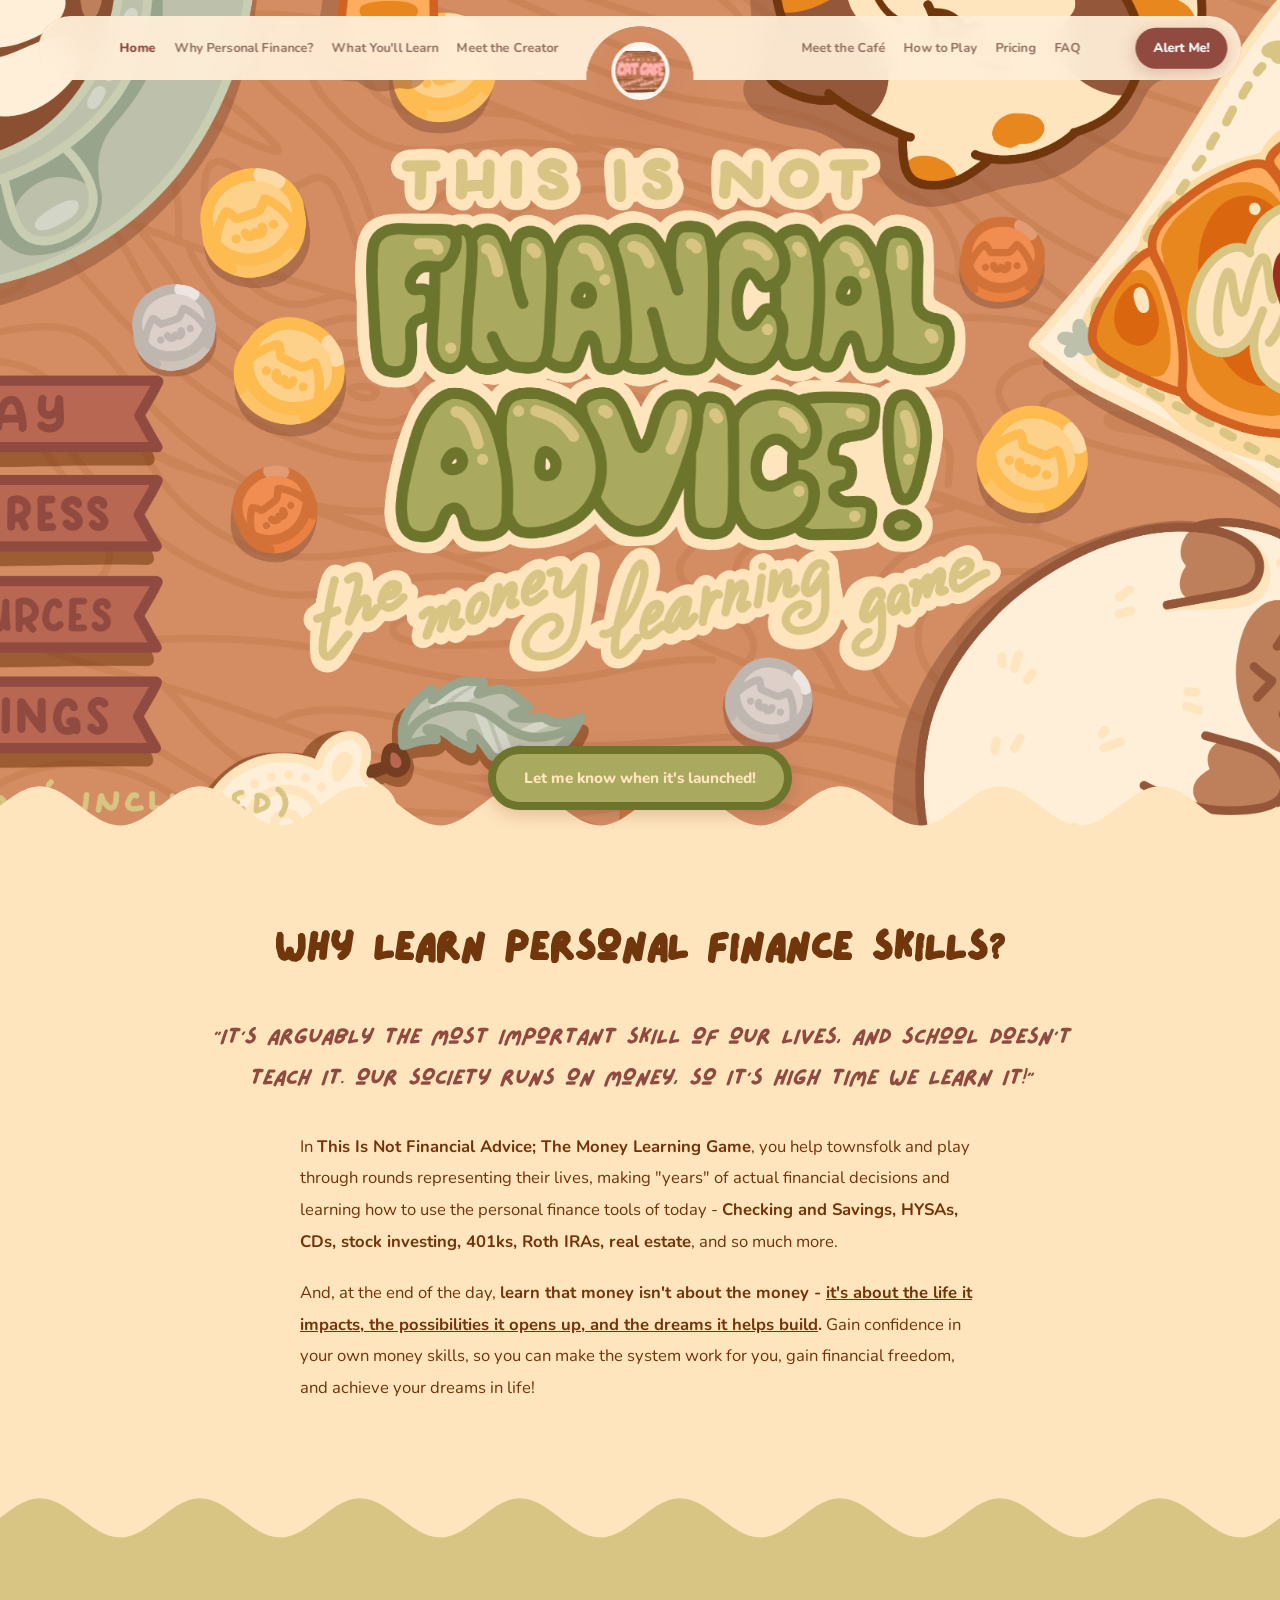
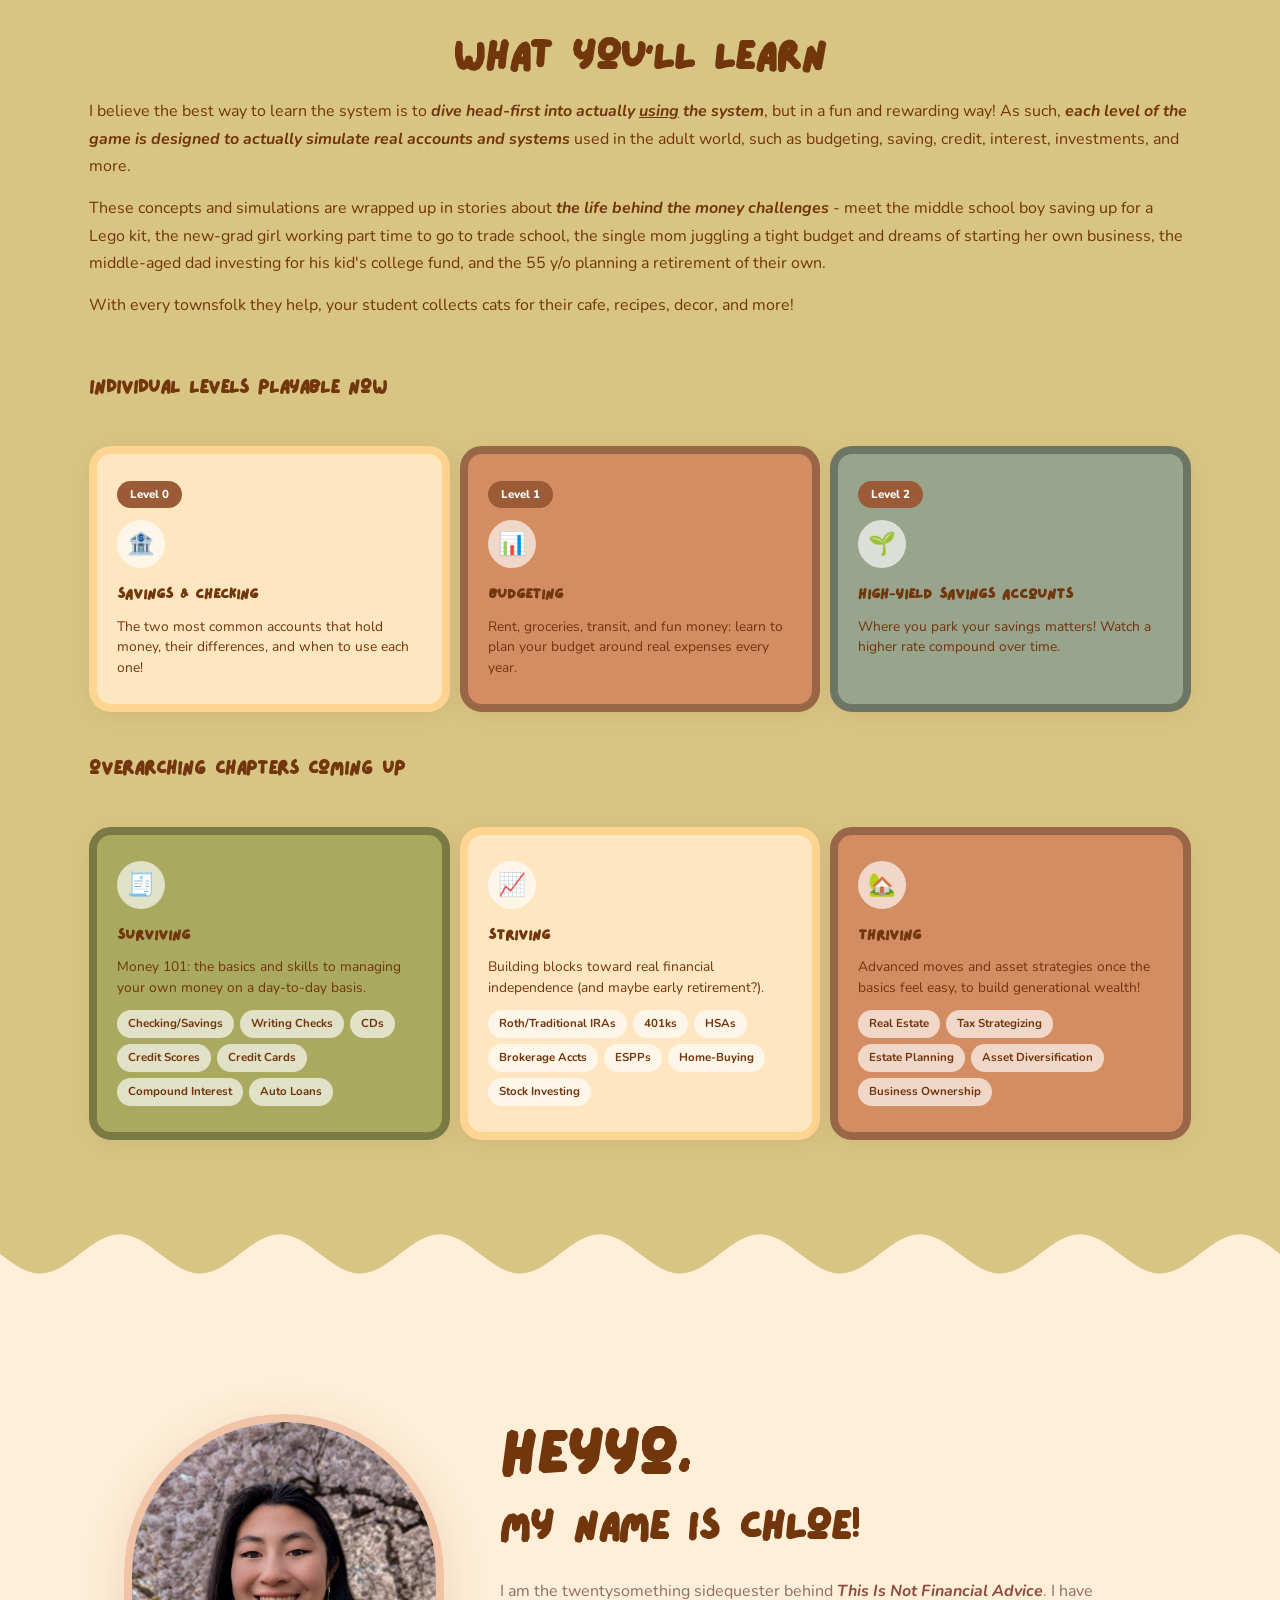
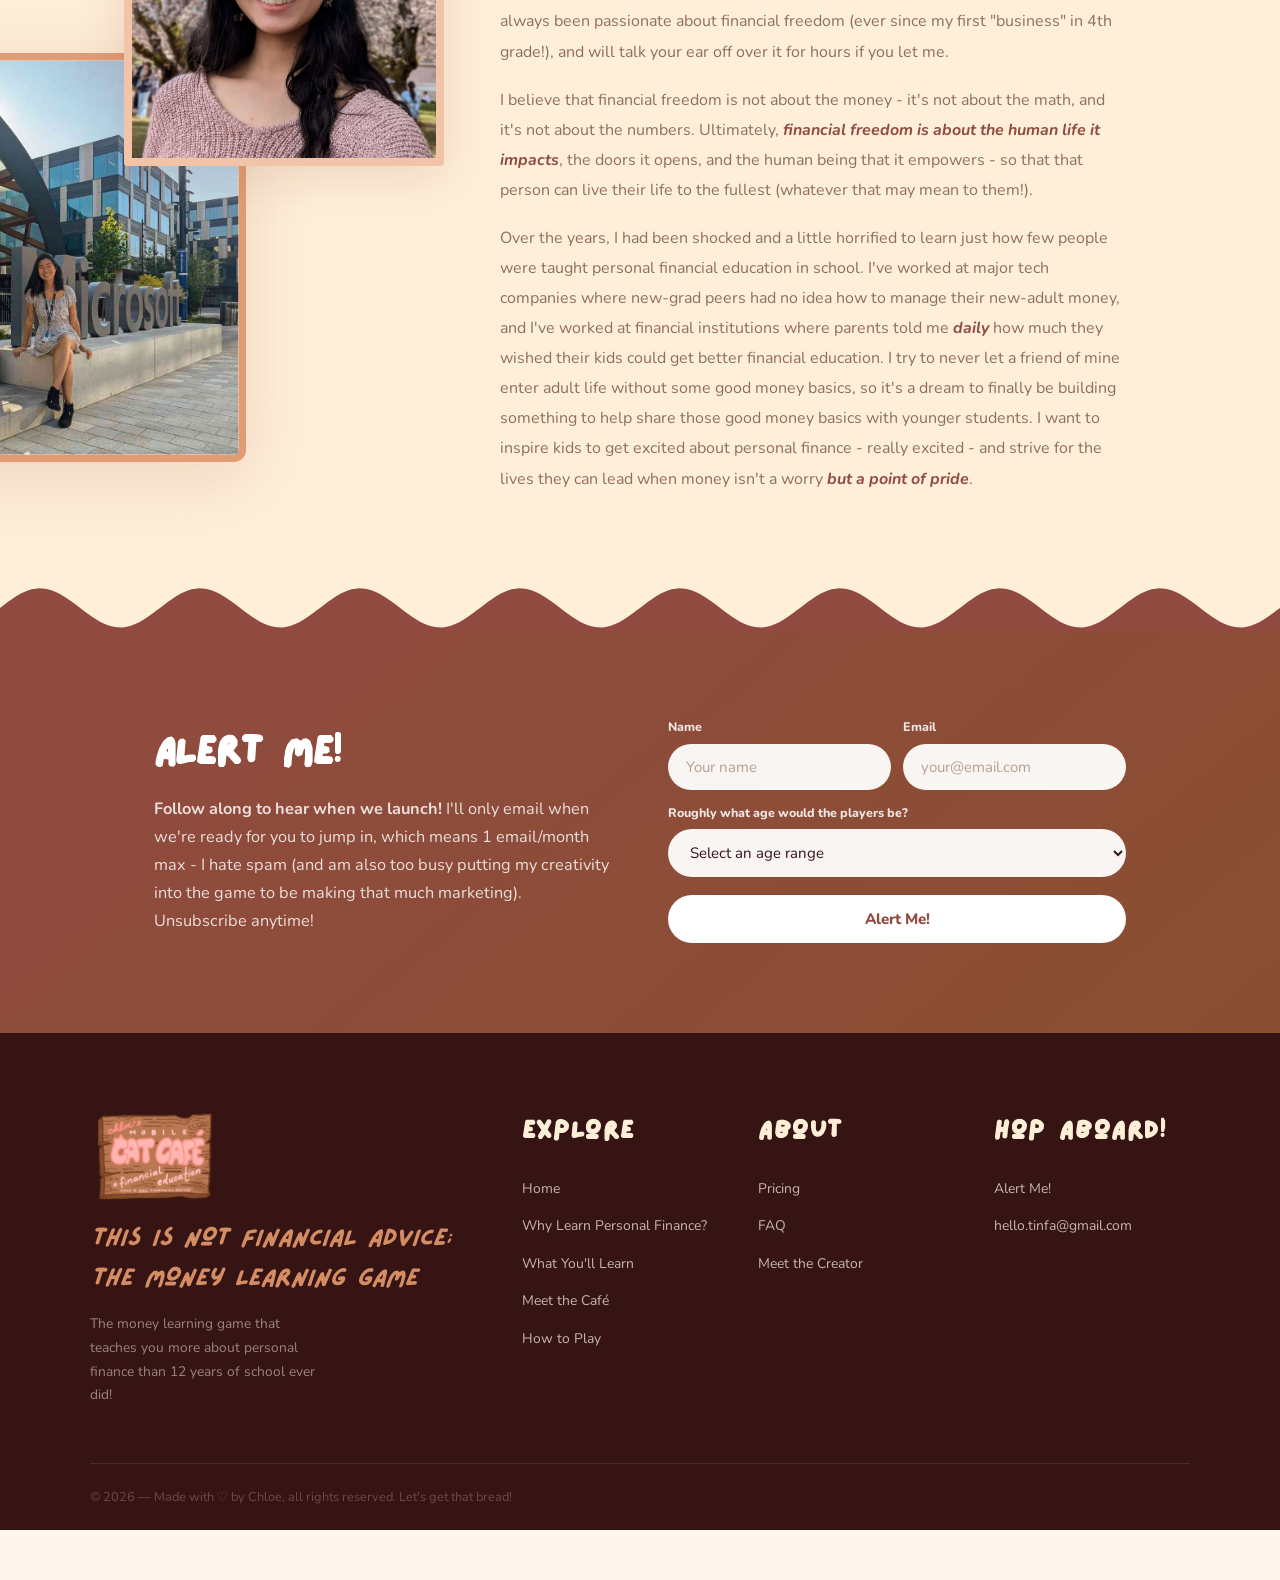
==== commit f31c0bbe: "Force creator heading to break after 'Heyyo,' and enlarge it 50%" ====
--- a/index.html
+++ b/index.html
@@ -185,7 +185,7 @@
         </div>
 
         <div class="creator-copy">
-          <h2 class="reveal creator-heading">Heyyo, my name is Chloe!</h2>
+          <h2 class="reveal creator-heading"><span style="font-size:1.5em;">Heyyo,</span><br>my name is Chloe!</h2>
           <p class="reveal reveal-d2">
             I am the twentysomething sidequester behind
             <em>This Is Not Financial Advice</em>. I have always been passionate about
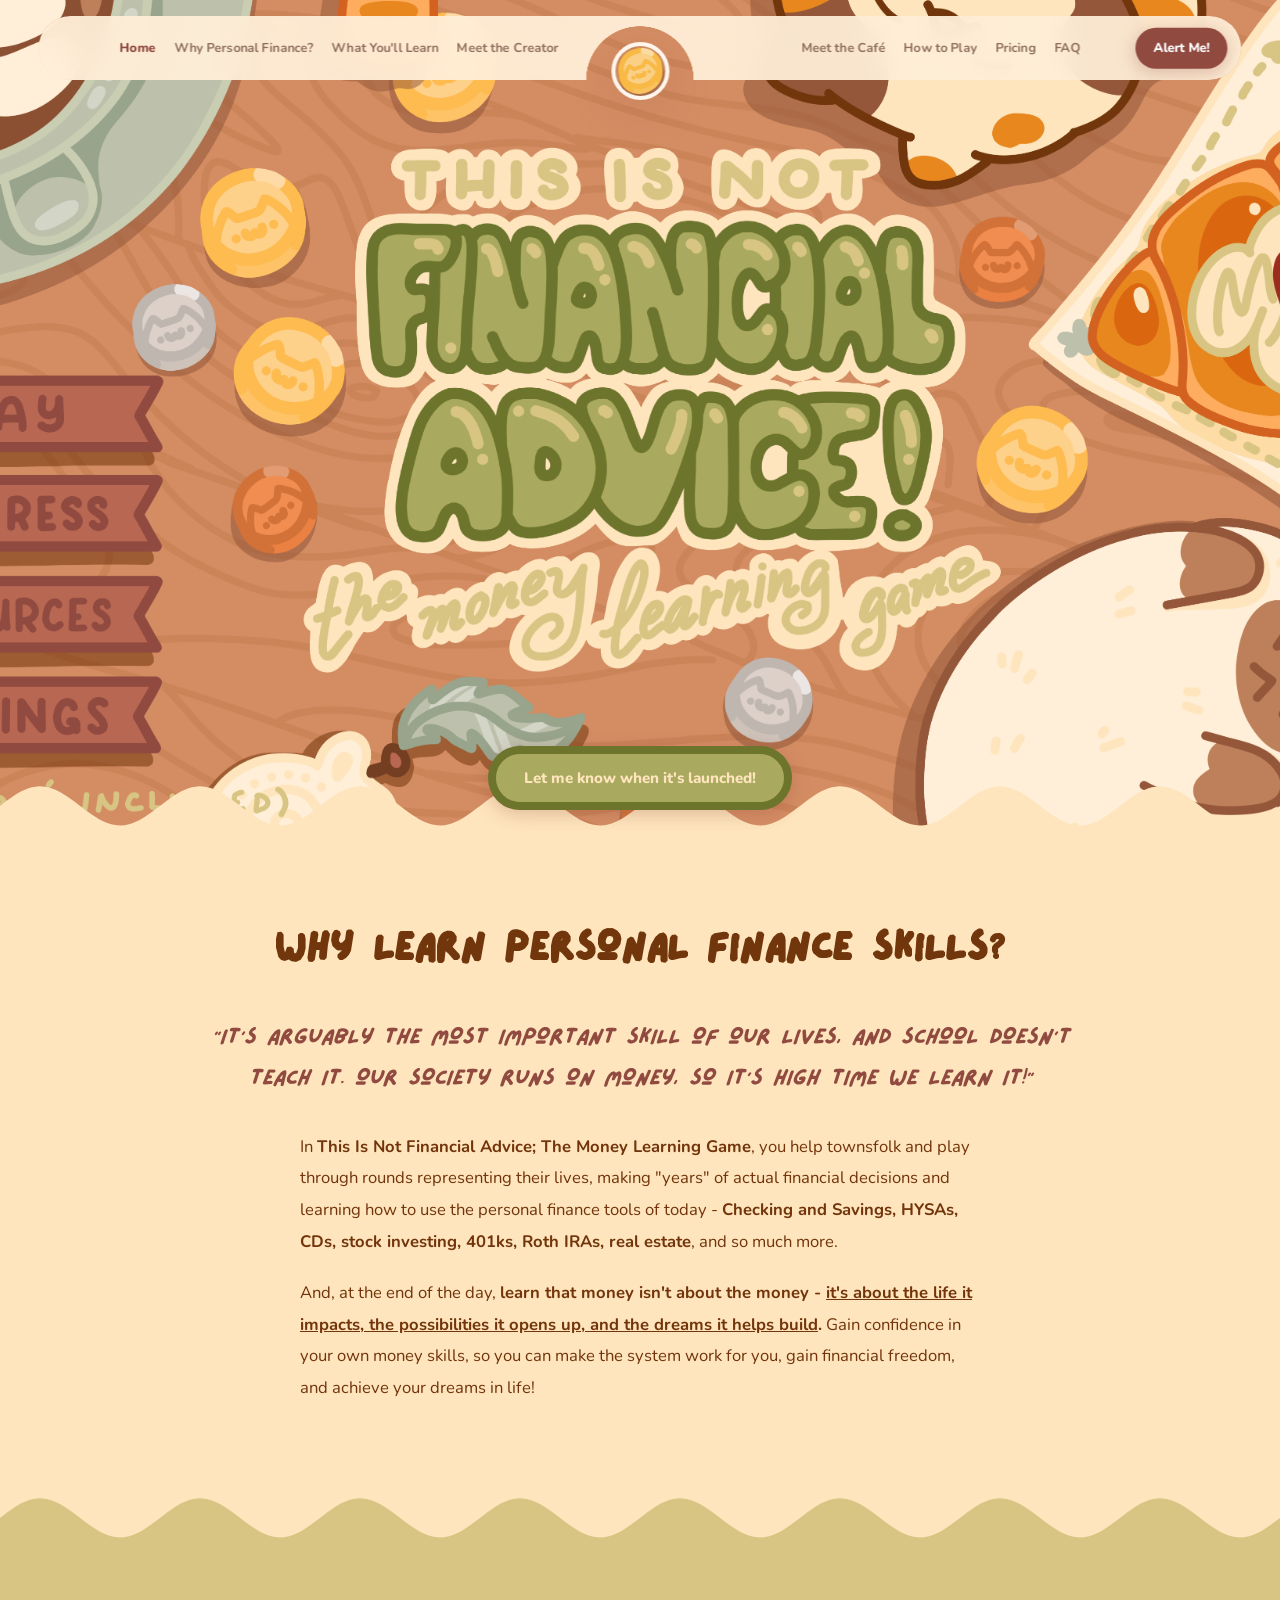
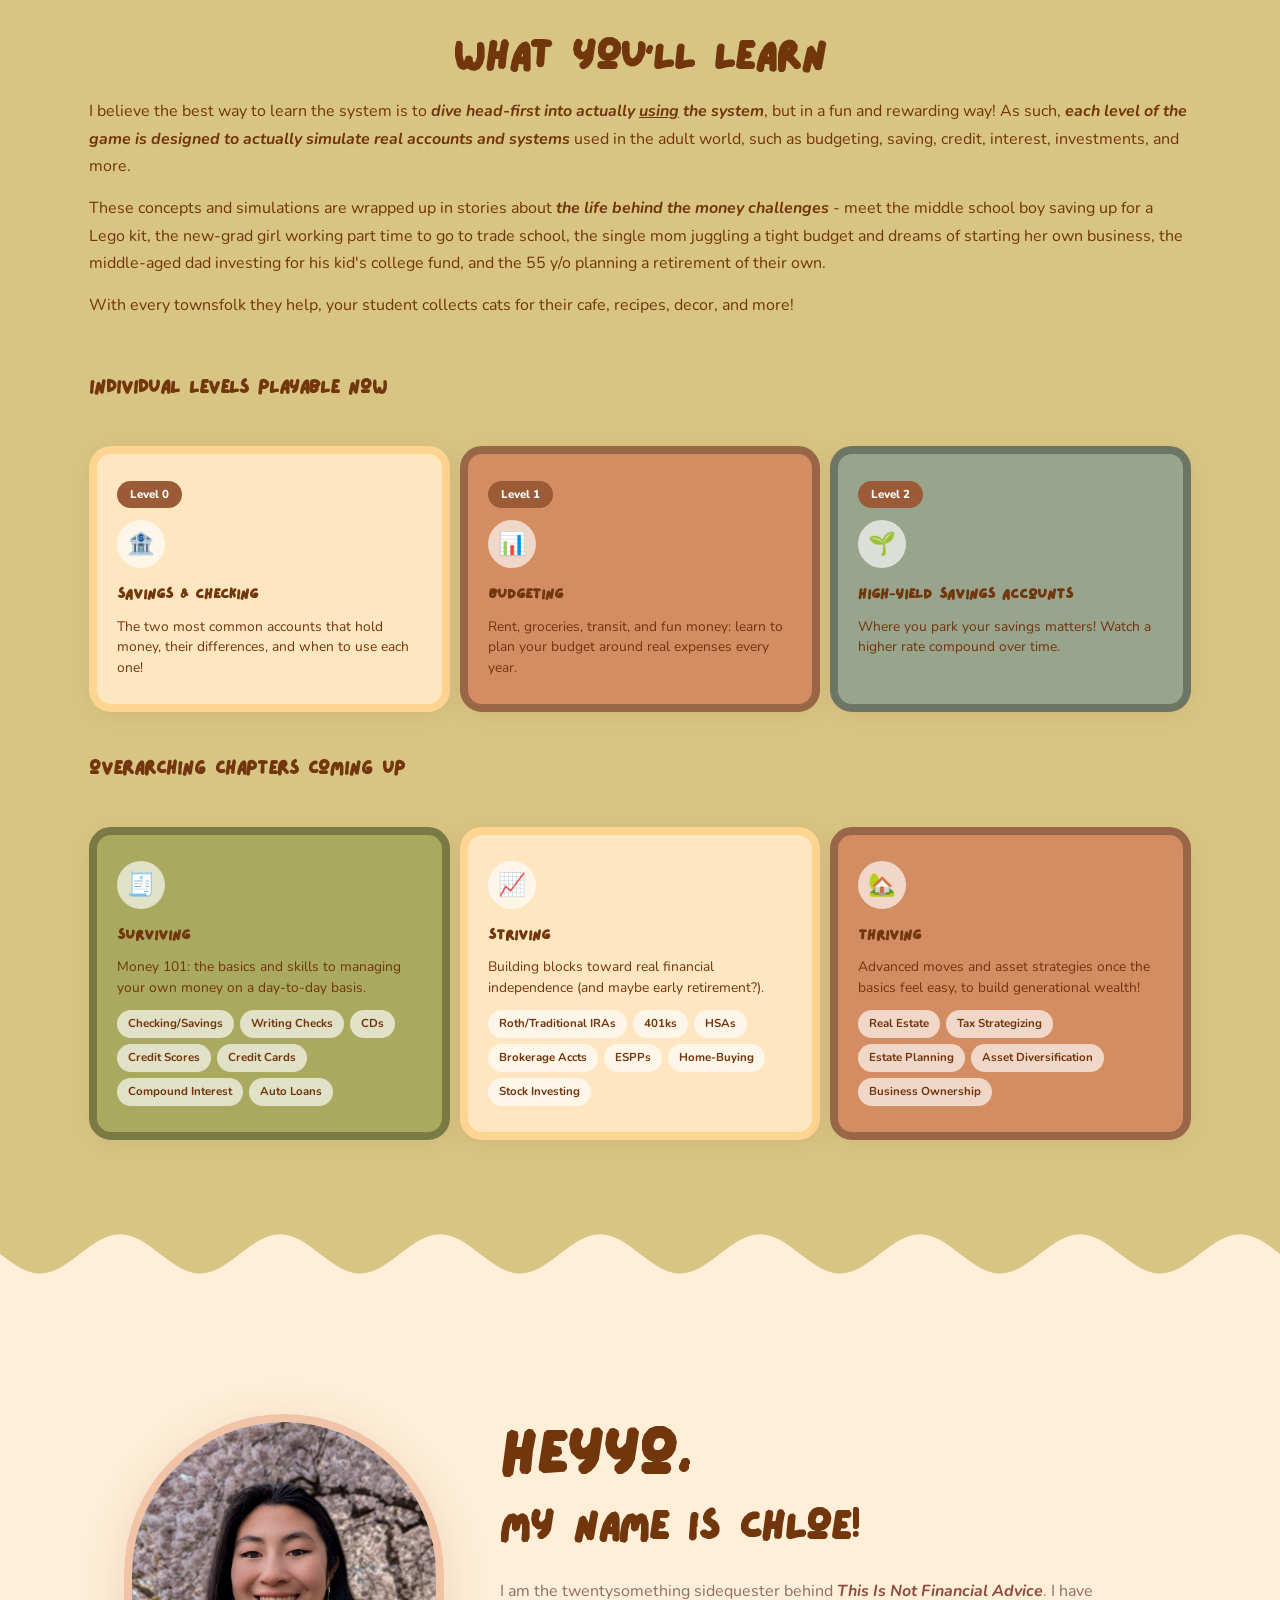
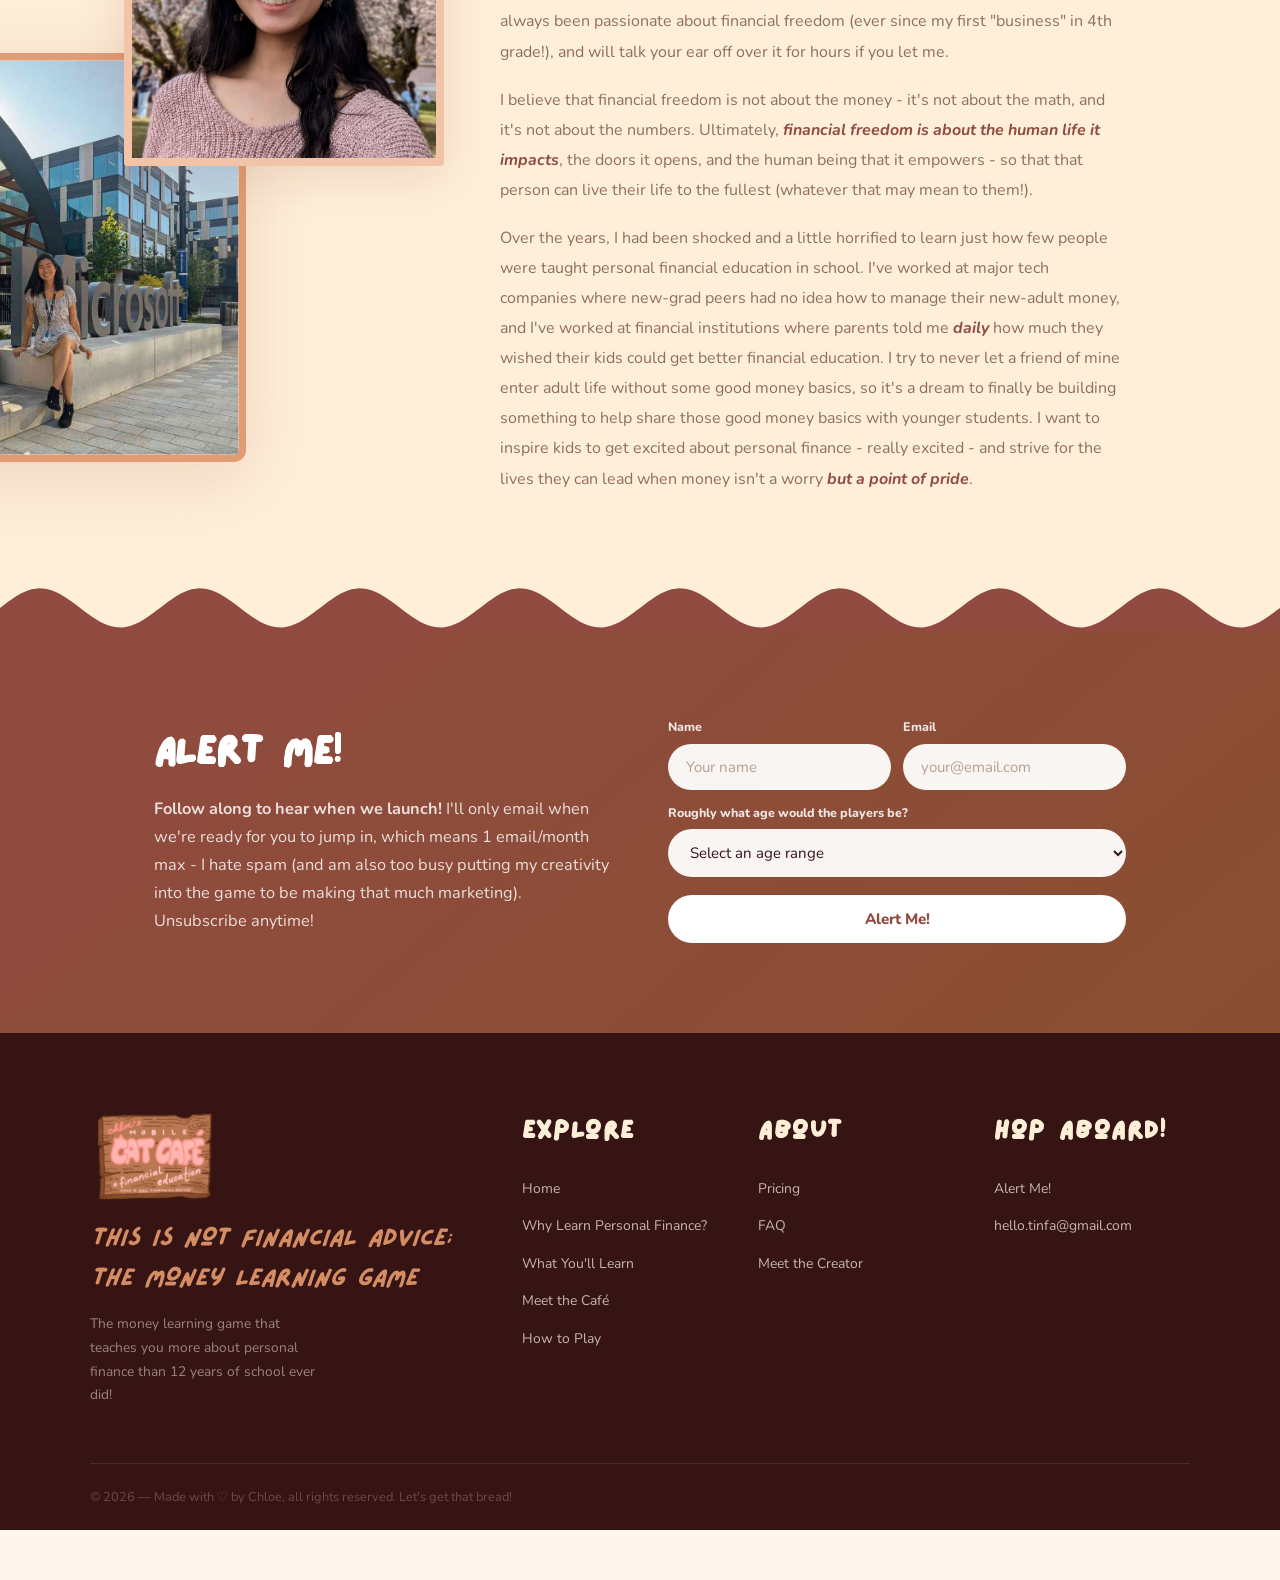
==== commit e7b0bfcb: "Swap nav bar logo badge to newcoin-logo.png Changed the circular logo in the fixed top menu bar (all" ====
--- a/index.html
+++ b/index.html
@@ -29,7 +29,7 @@
   <!-- ── NAV ── -->
   <div class="nav-wrap">
     <a href="#hero" class="nav-badge" aria-label="Home">
-      <img src="./assets/cat-cafe-logo.png" alt="TINFA logo">
+      <img src="./assets/newcoin-logo.png" alt="TINFA logo">
     </a>
     <nav class="nav">
       <ul class="nav-links">
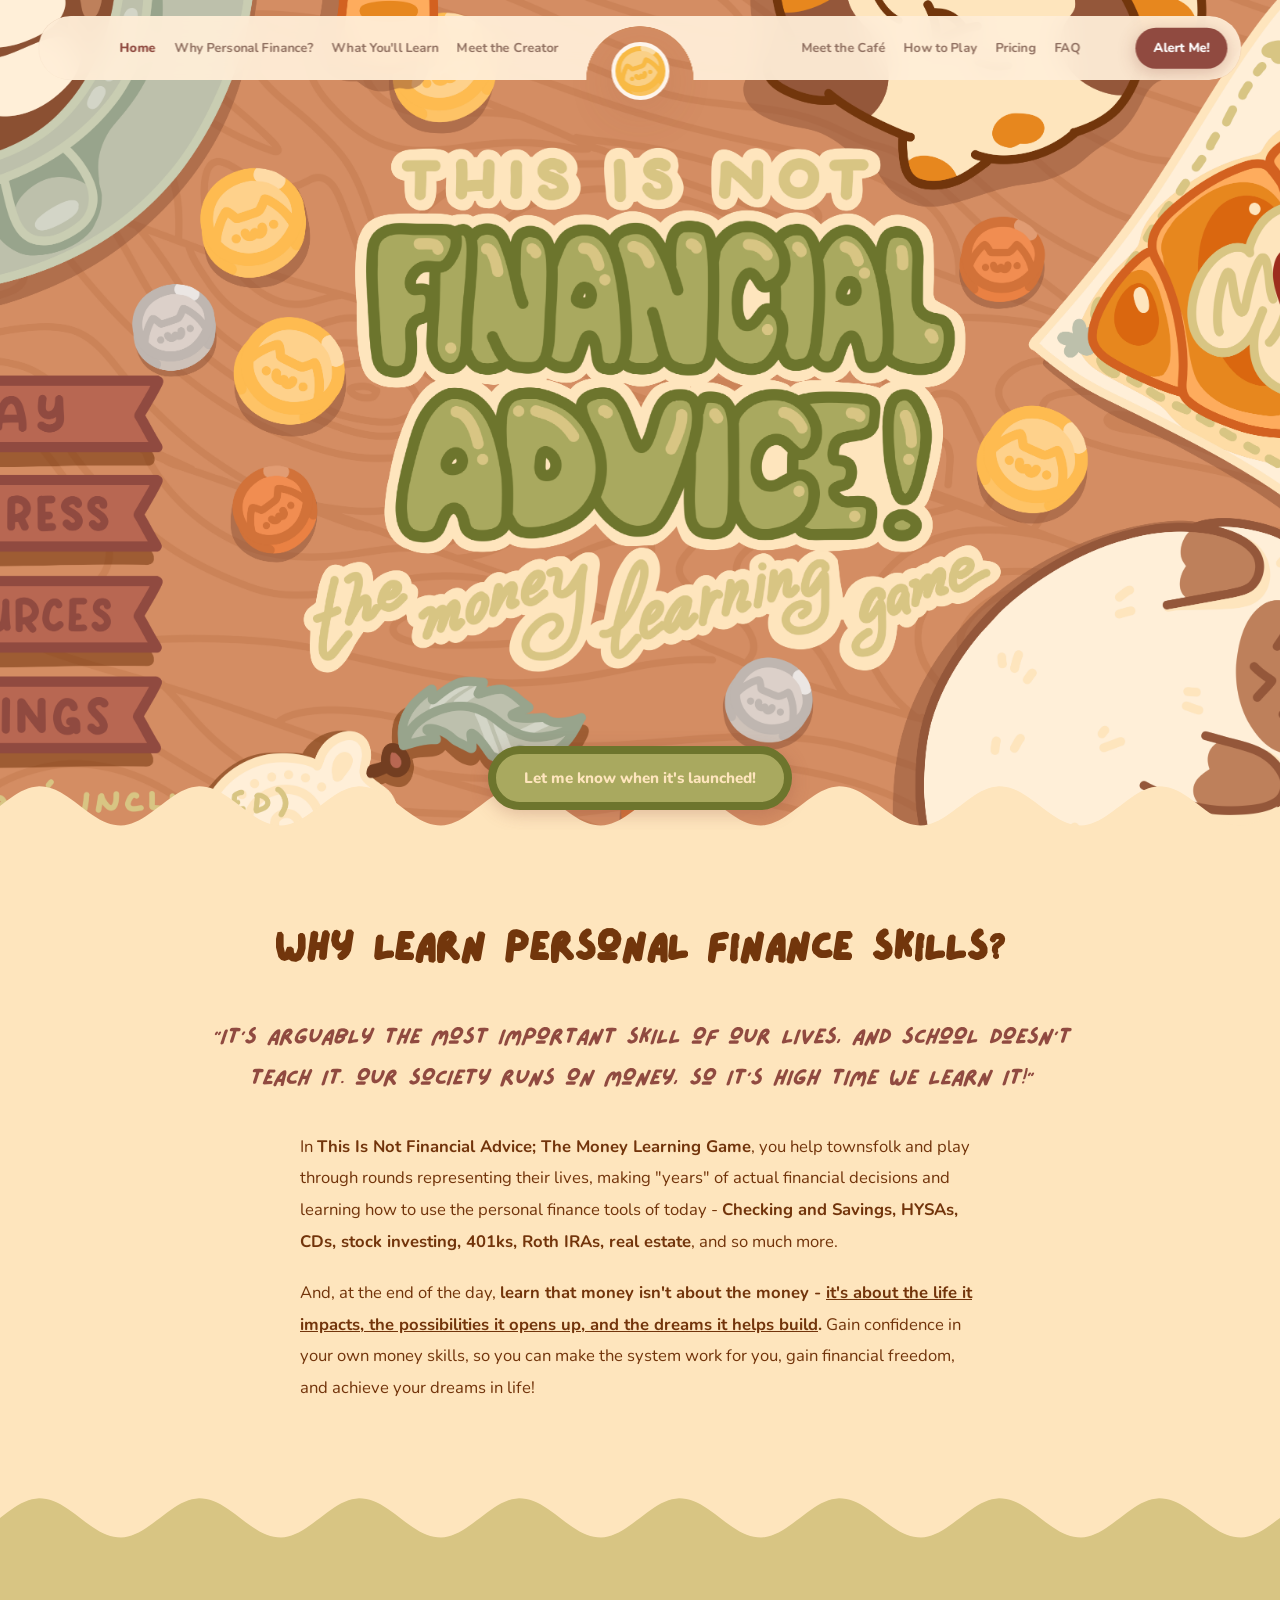
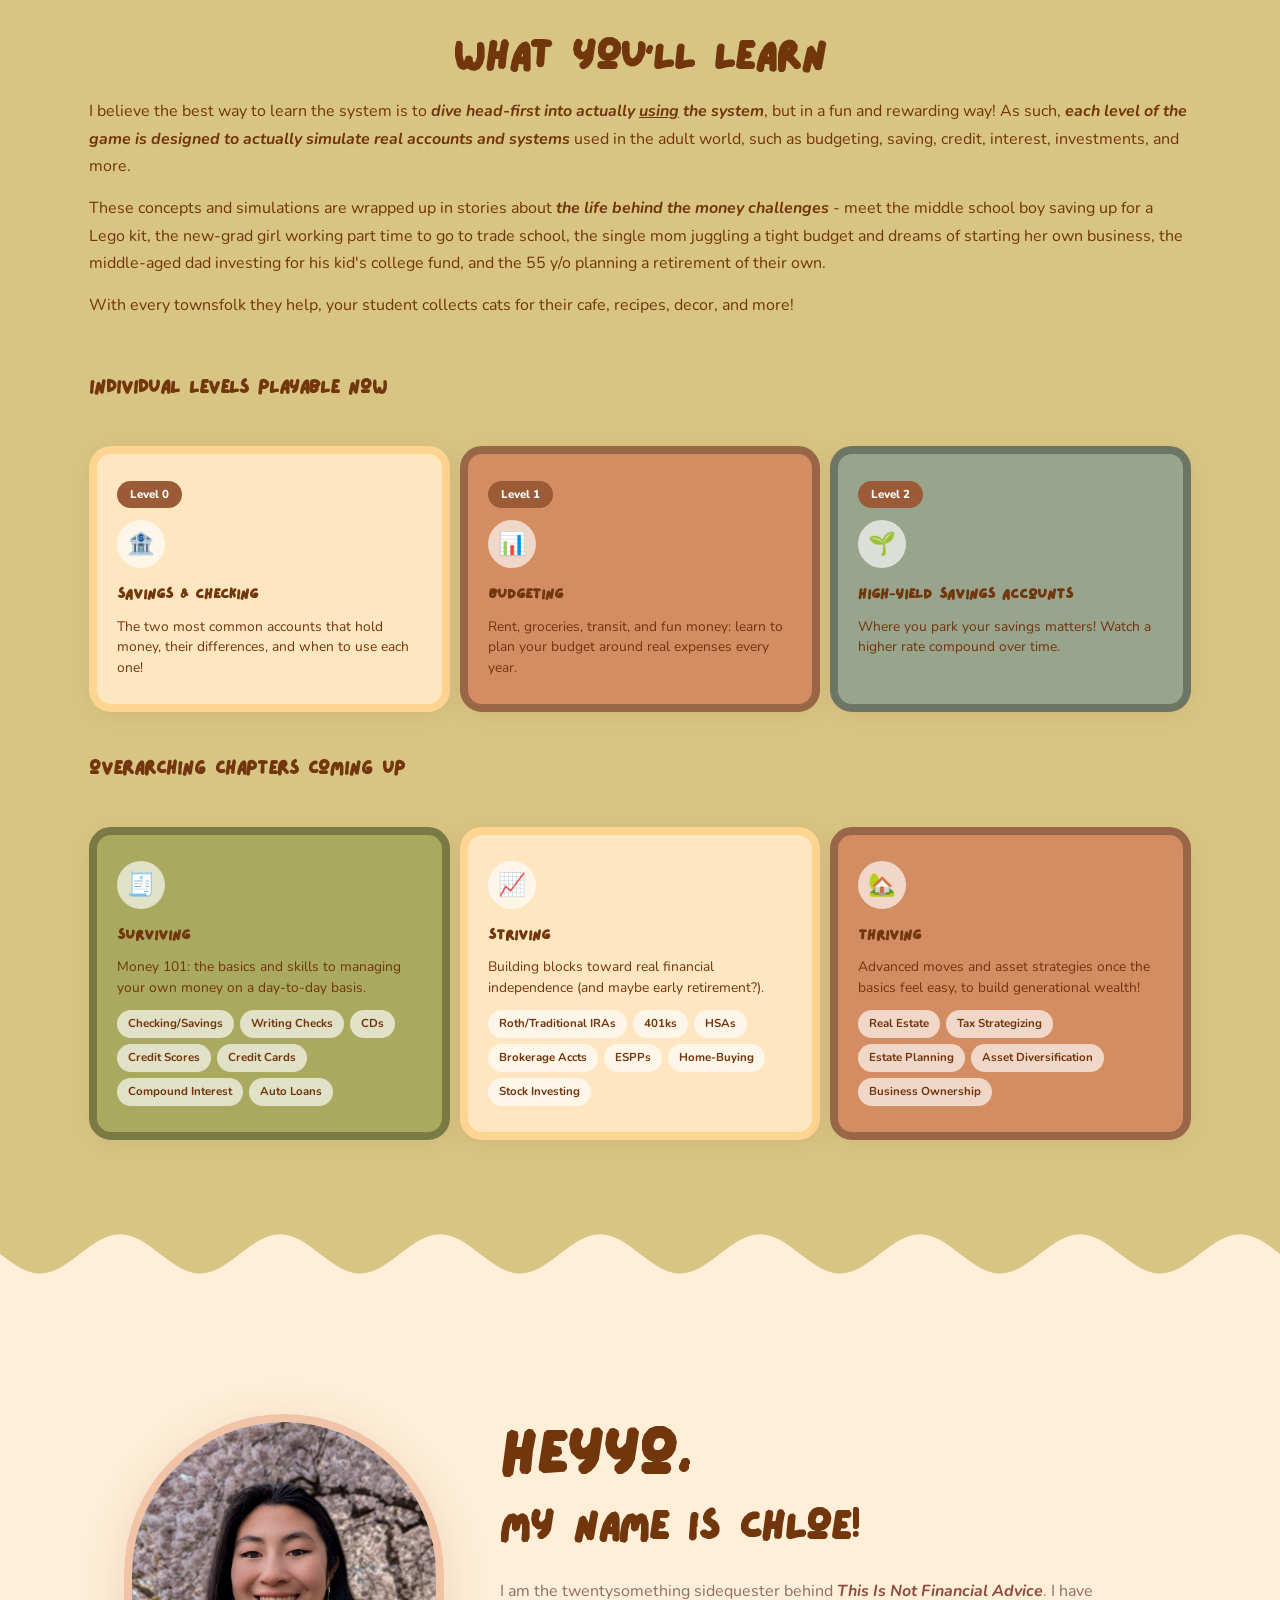
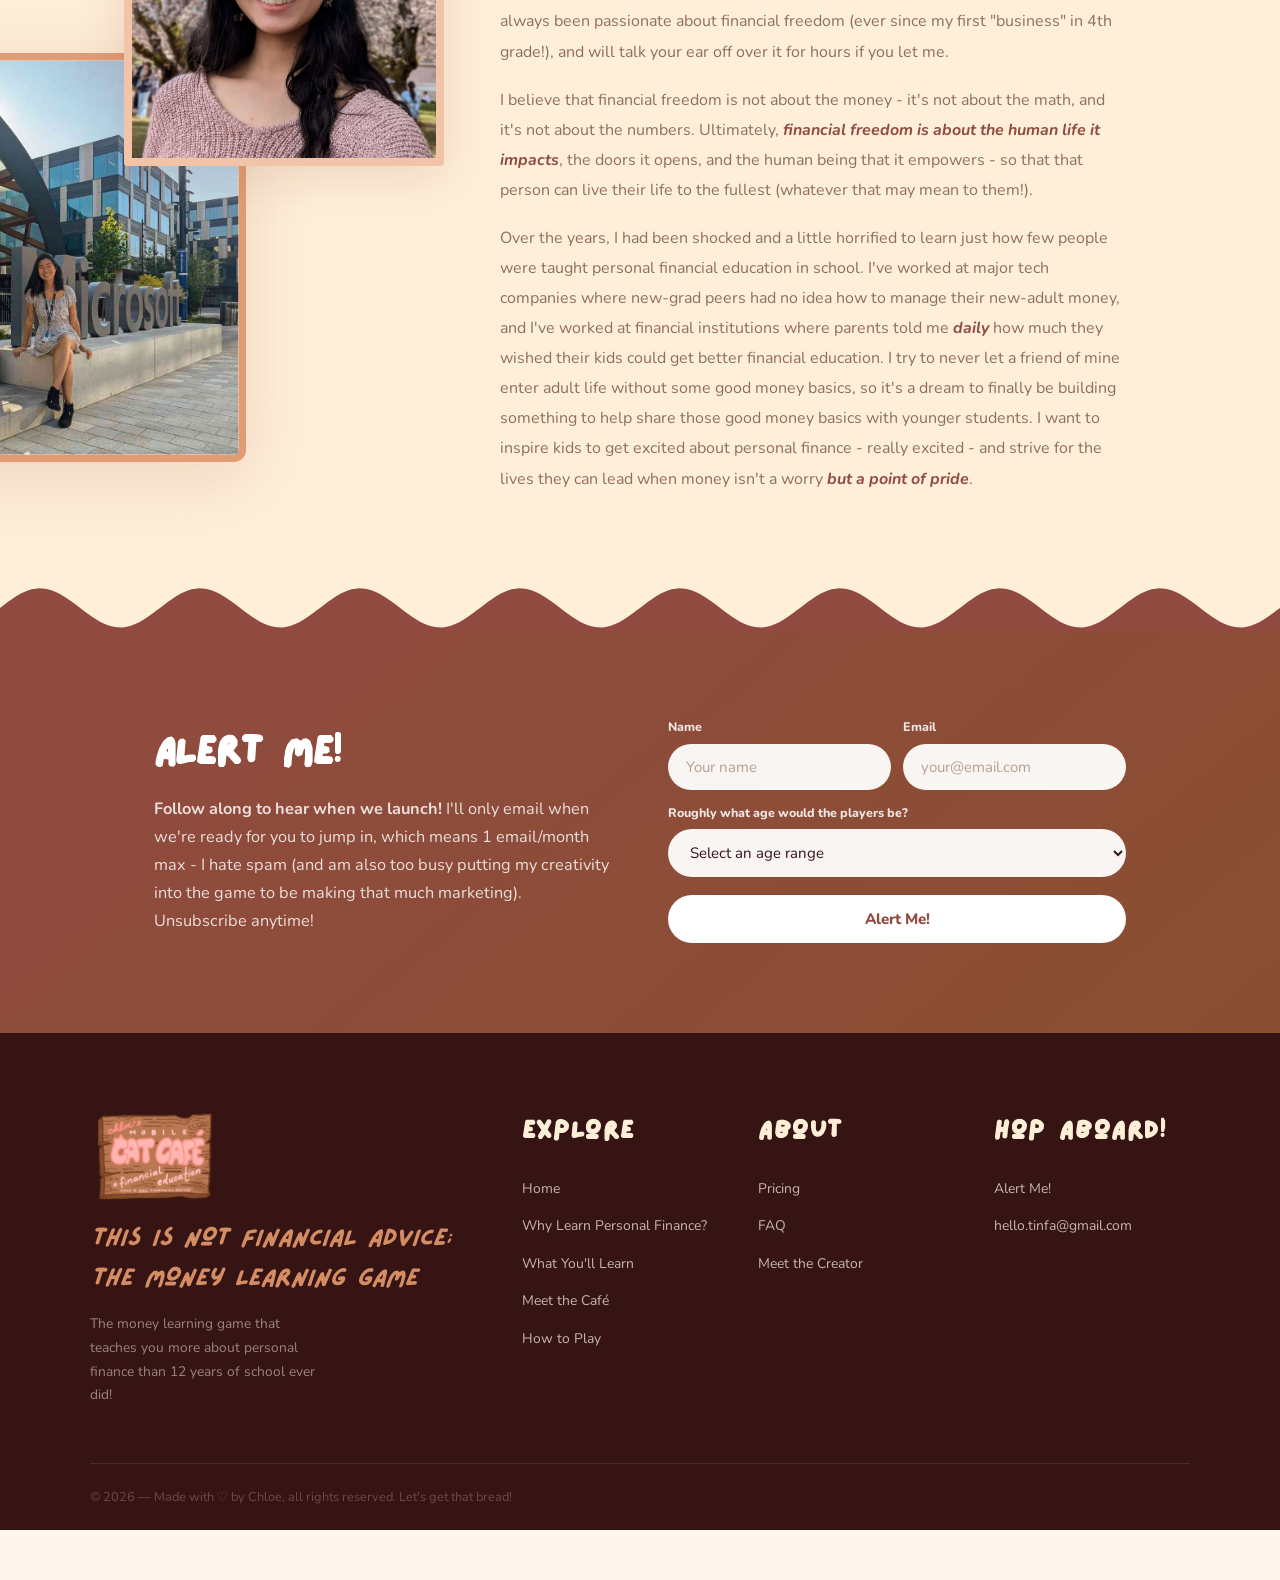
==== commit e7e4e046: "Add nav logo coin-burst easter egg Clicking the nav badge now spawns 5-8 small gold coins that pop o" ====
--- a/index.html
+++ b/index.html
@@ -28,9 +28,10 @@
 
   <!-- ── NAV ── -->
   <div class="nav-wrap">
-    <a href="#hero" class="nav-badge" aria-label="Home">
+    <a href="#hero" class="nav-badge" id="navBadge" aria-label="Home">
       <img src="./assets/newcoin-logo.png" alt="TINFA logo">
     </a>
+    <div class="coin-burst" id="coinBurst" aria-hidden="true"></div>
     <nav class="nav">
       <ul class="nav-links">
         <li><a href="#hero">Home</a></li>
--- a/styles.css
+++ b/styles.css
@@ -100,6 +100,27 @@
 }
 .nav-badge img { width: 100%; height: 100%; object-fit: cover; }
 
+/* ── NAV LOGO EASTER EGG ── */
+.coin-burst {
+  position: absolute; bottom: -20px; left: 50%; transform: translateX(-50%);
+  width: 58px; height: 58px; pointer-events: none; z-index: 250;
+}
+.coin-pop {
+  position: absolute; top: 50%; left: 50%; width: 22px; height: 22px;
+  margin: -11px 0 0 -11px; border-radius: 50%;
+  animation: coin-pop 0.7s ease-out forwards;
+}
+@keyframes coin-pop {
+  0%   { transform: translate(-50%, -50%) scale(0); opacity: 0; }
+  12%  { opacity: 1; }
+  45%  { transform: translate(calc(-50% + var(--tx)), calc(-50% + var(--ty))) scale(1); opacity: 1; }
+  78%  { transform: translate(calc(-50% + var(--tx)), calc(-50% + var(--ty))) scale(1); opacity: 1; }
+  100% { transform: translate(-50%, -50%) scale(0); opacity: 0; }
+}
+@media (prefers-reduced-motion: reduce) {
+  .coin-pop { animation: none; display: none; }
+}
+
 .nav-links {
   position: absolute; top: 50%; transform: translate(-50%, -50%);
   display: flex; align-items: center; gap: 18px; list-style: none;
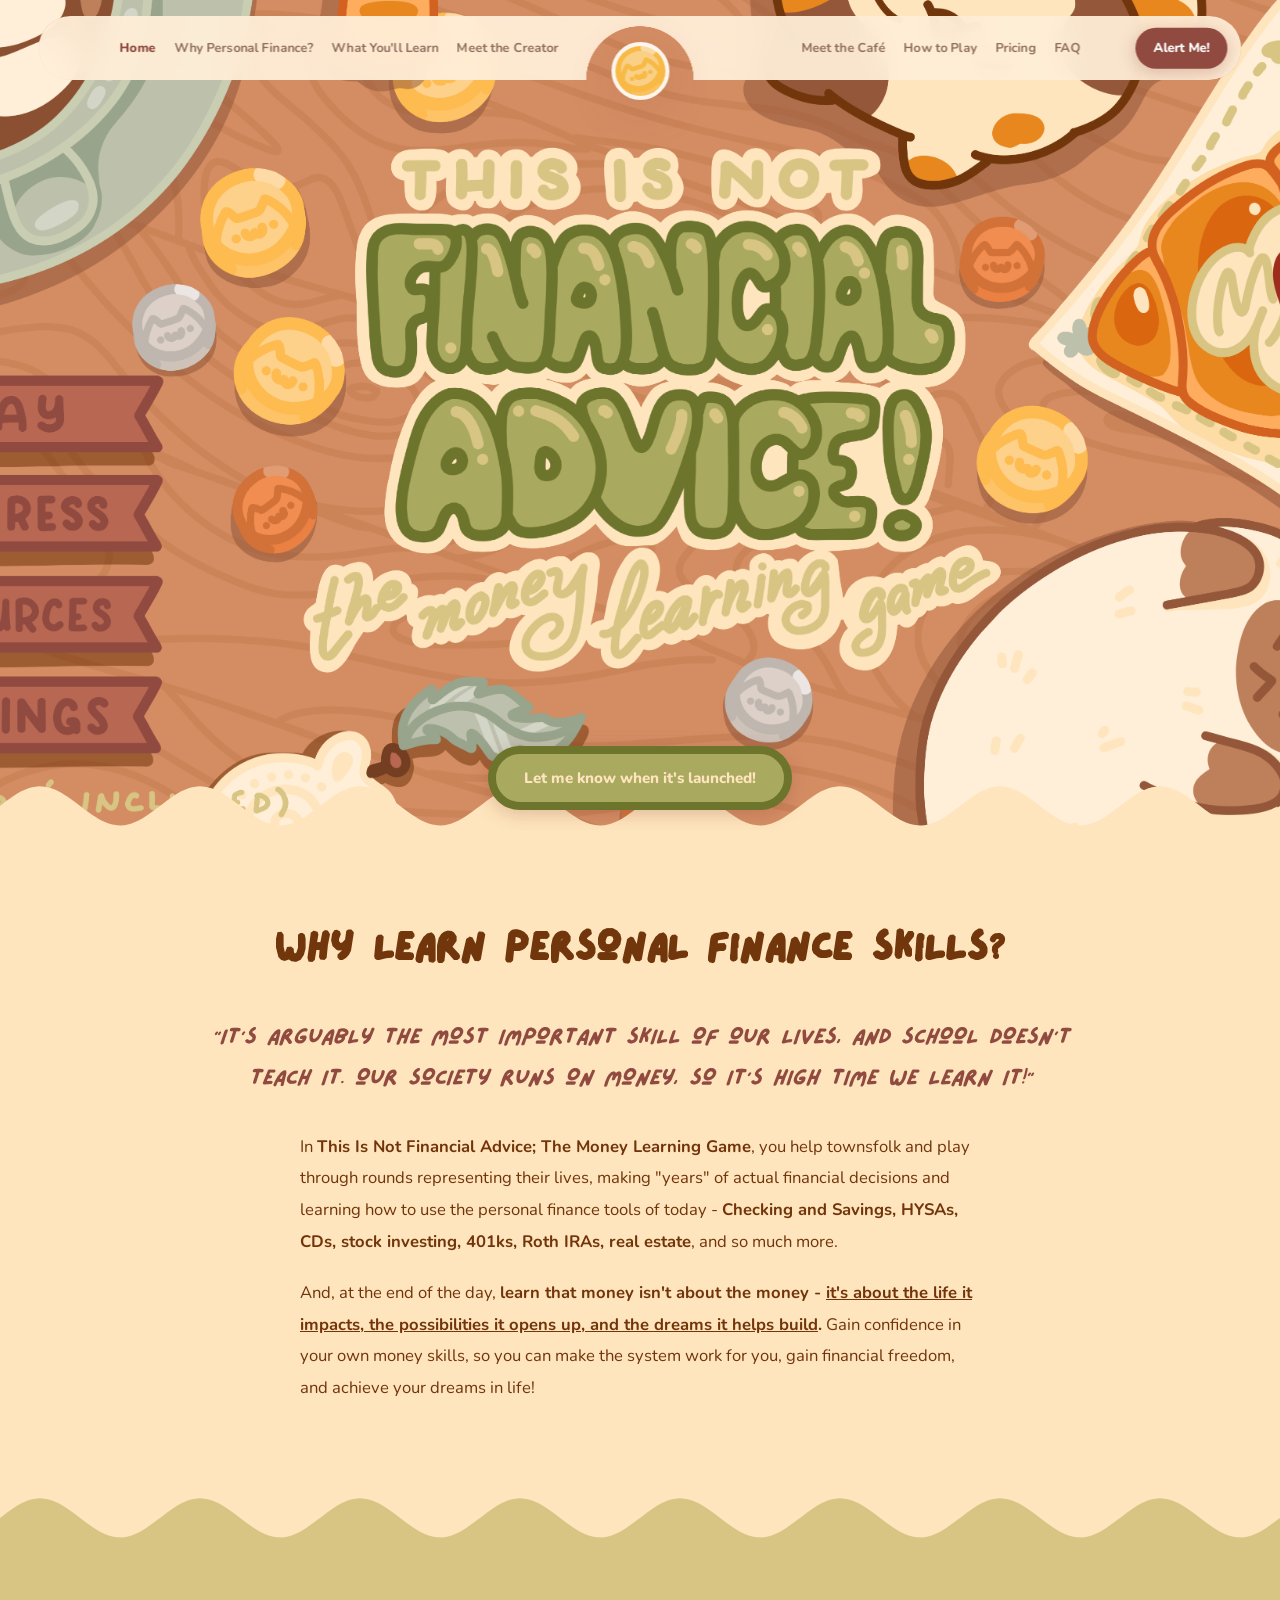
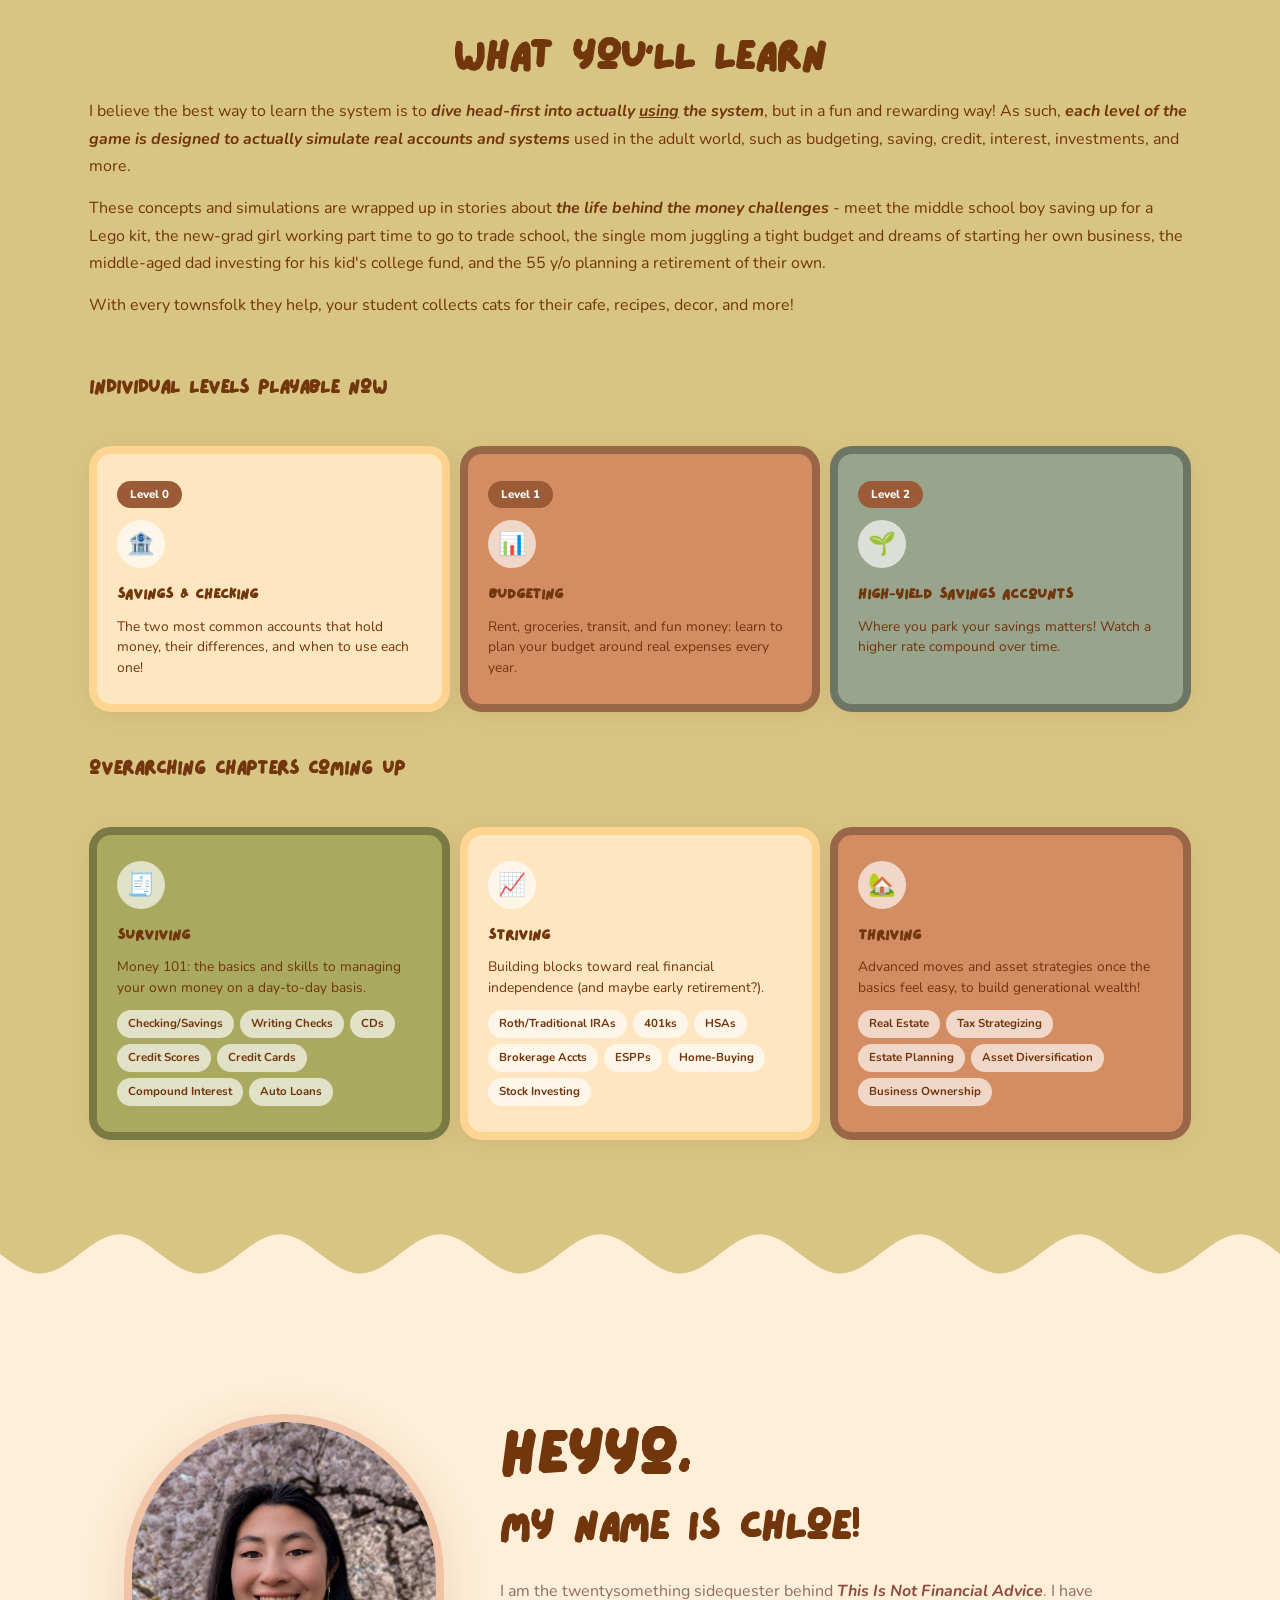
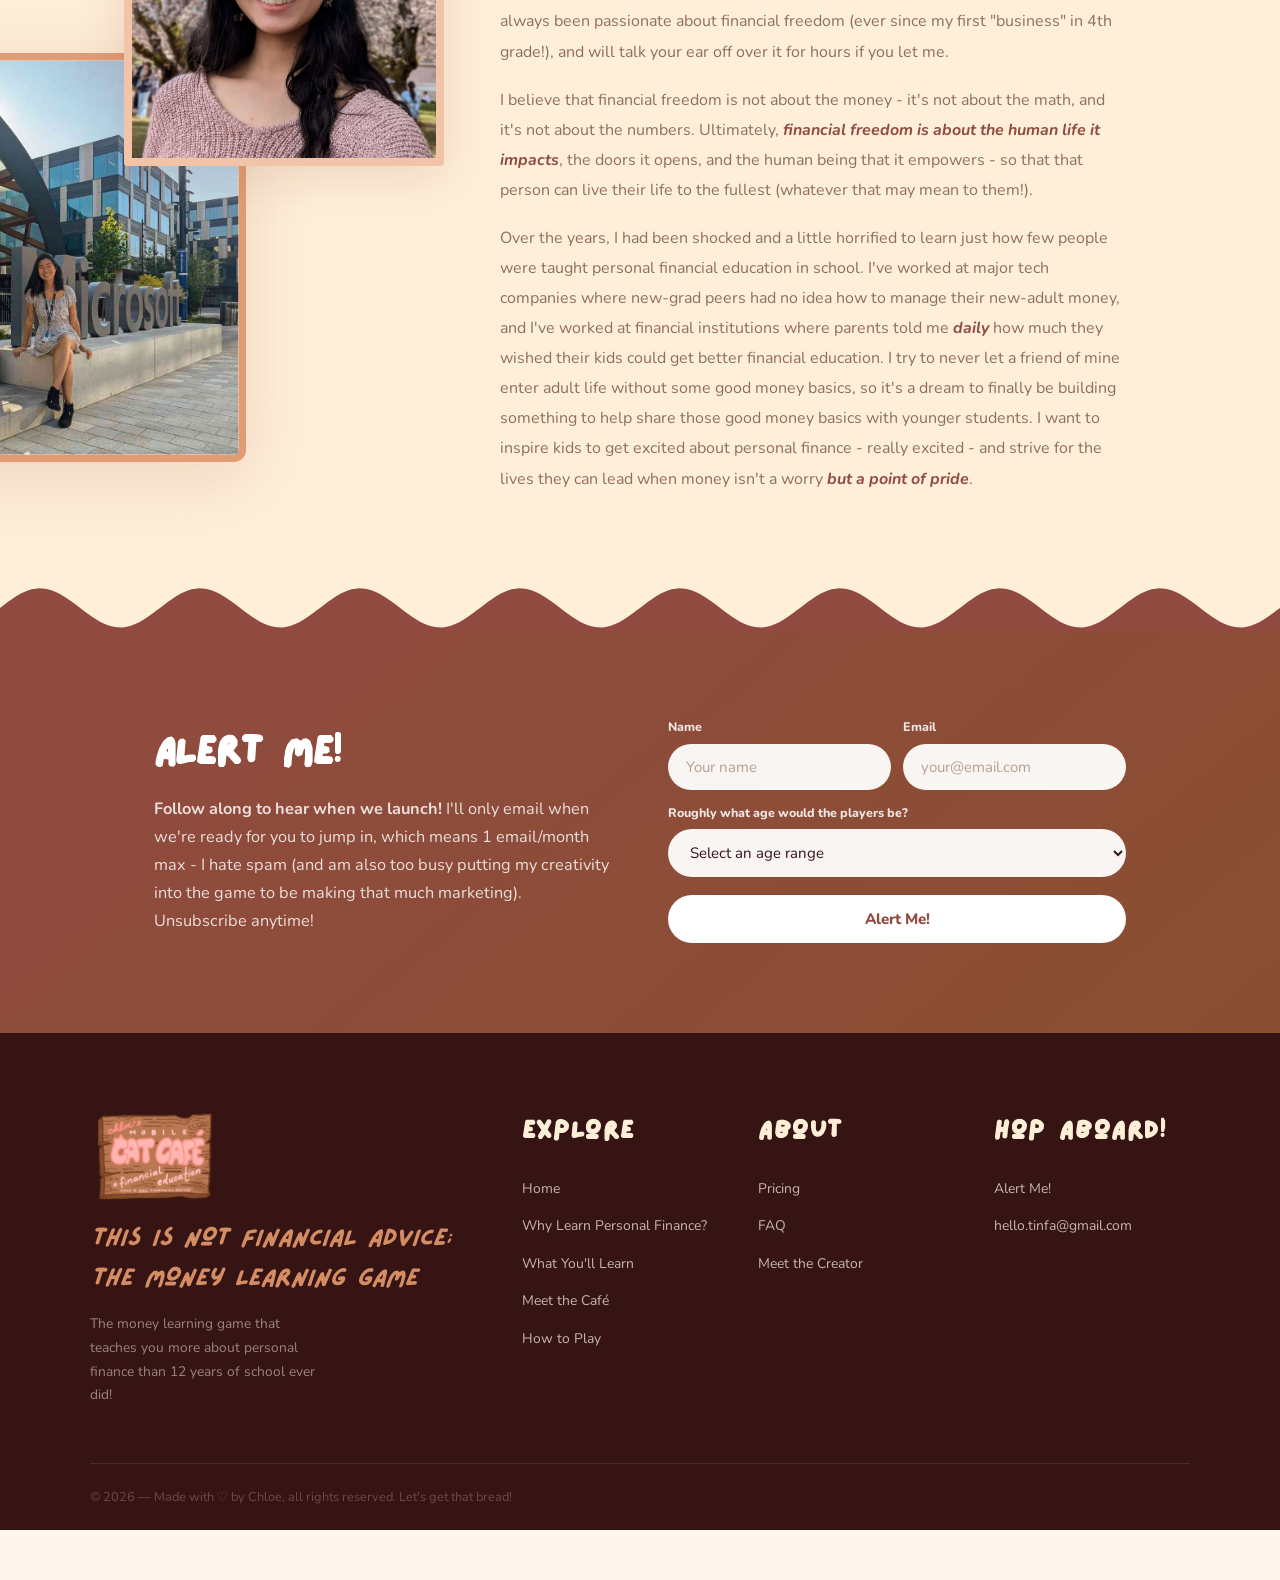
==== commit 2f3bc61b: "Add click-to-squish animation on decorative coins/objects Refactored each coin/object's inline rotat" ====
--- a/index.html
+++ b/index.html
@@ -65,7 +65,7 @@
   </section>
 
   <section id="why-learn" style="background: #fee5bd; position: relative;">
-    <img src="./assets/silver-coin.png" alt="" class="coin-decor" style="width:180px; top:12%; right:3%; transform:rotate(-8deg);">
+    <img src="./assets/silver-coin.png" alt="" class="coin-decor" style="width:180px; top:12%; right:3%; --r:-8deg;">
     <div class="section-inner centered">
       <div class="reveal" style="margin-bottom:40px;">
         <h2>Why Learn Personal Finance Skills?</h2>
@@ -93,9 +93,9 @@
 
   <!-- ── WHAT YOU'LL LEARN ── -->
   <section class="learn" id="learn" style="background: #d8c583; position: relative;">
-    <img src="./assets/object-siamesecat.png" alt="" class="object-decor" style="width:650px; top:-400px; left:-45px; transform:rotate(-7deg); z-index:5;">
-    <img src="./assets/bronze-coin.png" alt="" class="coin-decor" style="width:230px; top:86%; left:7%; transform:rotate(-15deg);">
-    <img src="./assets/gold-coin.png" alt="" class="coin-decor" style="width:165px; top:58%; right:2.5%; transform:rotate(38deg);">
+    <img src="./assets/object-siamesecat.png" alt="" class="object-decor" style="width:650px; top:-400px; left:-45px; --r:-7deg; z-index:5;">
+    <img src="./assets/bronze-coin.png" alt="" class="coin-decor" style="width:230px; top:86%; left:7%; --r:-15deg;">
+    <img src="./assets/gold-coin.png" alt="" class="coin-decor" style="width:165px; top:58%; right:2.5%; --r:38deg;">
     <div class="section-inner centered">
       <div class="reveal">
         <h2>What You'll Learn</h2>
@@ -175,8 +175,8 @@
 
   <!-- ── MEET THE CREATOR ── -->
   <section class="creator" id="creator" style="background: var(--bg-alt); position: relative;">
-    <img src="./assets/object-coffee.png" alt="" class="object-decor" style="width:560px; top:calc(100% - 580px); right:-45px; transform:rotate(9deg); z-index:5;">
-    <img src="./assets/gold-coin.png" alt="" class="coin-decor" style="width:150px; top:18%; left:2.5%; transform:rotate(16deg);">
+    <img src="./assets/object-coffee.png" alt="" class="object-decor" style="width:560px; top:calc(100% - 580px); right:-45px; --r:9deg; z-index:5;">
+    <img src="./assets/gold-coin.png" alt="" class="coin-decor" style="width:150px; top:18%; left:2.5%; --r:16deg;">
     <div class="section-inner">
       <div class="creator-grid">
         <div class="creator-photo-wrap reveal">
@@ -226,8 +226,8 @@
 
   <!-- ── ALERT ME! ── -->
   <section class="alert-band" id="alert" style="position: relative;">
-    <img src="./assets/silver-coin.png" alt="" class="coin-decor" style="width:190px; top:22%; right:3%; transform:rotate(-22deg); opacity:0.9;">
-    <img src="./assets/bronze-coin.png" alt="" class="coin-decor" style="width:135px; top:62%; left:2%; transform:rotate(-10deg); opacity:0.9;">
+    <img src="./assets/silver-coin.png" alt="" class="coin-decor" style="width:190px; top:22%; right:3%; --r:-22deg; opacity:0.9;">
+    <img src="./assets/bronze-coin.png" alt="" class="coin-decor" style="width:135px; top:62%; left:2%; --r:-10deg; opacity:0.9;">
     <div class="alert-inner">
       <div class="alert-grid">
         <div class="alert-copy">
--- a/styles.css
+++ b/styles.css
@@ -96,7 +96,7 @@
   background: var(--bg-card); border: 4px solid var(--bg);
   box-shadow: var(--shadow-lg);
   display: flex; align-items: center; justify-content: center;
-  overflow: hidden;
+  overflow: hidden; z-index: 300;
 }
 .nav-badge img { width: 100%; height: 100%; object-fit: cover; }
 
@@ -106,16 +106,16 @@
   width: 58px; height: 58px; pointer-events: none; z-index: 250;
 }
 .coin-pop {
-  position: absolute; top: 50%; left: 50%; width: 22px; height: 22px;
-  margin: -11px 0 0 -11px; border-radius: 50%;
-  animation: coin-pop 0.7s ease-out forwards;
+  position: absolute; top: 50%; left: 50%; width: 33px; height: 33px;
+  margin: -16.5px 0 0 -16.5px; border-radius: 50%;
+  animation: coin-pop 2s ease-out forwards;
 }
 @keyframes coin-pop {
   0%   { transform: translate(-50%, -50%) scale(0); opacity: 0; }
-  12%  { opacity: 1; }
-  45%  { transform: translate(calc(-50% + var(--tx)), calc(-50% + var(--ty))) scale(1); opacity: 1; }
-  78%  { transform: translate(calc(-50% + var(--tx)), calc(-50% + var(--ty))) scale(1); opacity: 1; }
-  100% { transform: translate(-50%, -50%) scale(0); opacity: 0; }
+  5%   { opacity: 1; }
+  10%  { transform: translate(calc(-50% + var(--tx)), calc(-50% + var(--ty))) scale(1); opacity: 1; }
+  85%  { transform: translate(calc(-50% + var(--tx)), calc(-50% + var(--ty))) scale(1); opacity: 1; }
+  100% { transform: translate(-50%, -50%) scale(1); opacity: 1; }
 }
 @media (prefers-reduced-motion: reduce) {
   .coin-pop { animation: none; display: none; }
@@ -489,8 +489,9 @@
 
 /* ── DECORATIVE COINS ── */
 .coin-decor {
-  position: absolute; pointer-events: none; z-index: 2;
+  position: absolute; pointer-events: auto; cursor: pointer; z-index: 2;
   display: none;
+  transform: rotate(var(--r, 0deg));
 }
 @media (min-width: 1300px) {
   .coin-decor { display: block; }
@@ -498,9 +499,46 @@
 
 /* ── DECORATIVE OBJECTS (cat, coffee, etc) ── */
 .object-decor {
-  position: absolute; pointer-events: none; z-index: 2;
+  position: absolute; pointer-events: auto; cursor: pointer; z-index: 2;
   display: none;
+  transform: rotate(var(--r, 0deg));
 }
 @media (min-width: 1300px) {
   .object-decor { display: block; }
 }
+
+/* click squish */
+.coin-decor.squish, .object-decor.squish {
+  animation: decor-squish 0.6s ease-in-out 2;
+}
+@keyframes decor-squish {
+  0%, 100% { transform: rotate(var(--r, 0deg)) scale(1, 1); }
+  20%      { transform: rotate(var(--r, 0deg)) scale(1.18, 0.8); }
+  40%      { transform: rotate(var(--r, 0deg)) scale(0.85, 1.18); }
+  60%      { transform: rotate(var(--r, 0deg)) scale(1.1, 0.9); }
+  80%      { transform: rotate(var(--r, 0deg)) scale(0.95, 1.05); }
+}
+@media (prefers-reduced-motion: reduce) {
+  .coin-decor.squish, .object-decor.squish { animation: none; }
+}
+
+/* ── GOLD COIN CURSOR ── */
+html.coin-cursor-active * { cursor: none !important; }
+
+#customCursor {
+  position: fixed; top: 0; left: 0; width: 26px; height: 26px;
+  pointer-events: none; z-index: 9999;
+  transform: translate(-50%, -50%);
+  will-change: transform;
+  opacity: 0; transition: opacity 0.15s ease;
+}
+.cursor-trail {
+  position: fixed; top: 0; left: 0; pointer-events: none; z-index: 9998;
+  width: 18px; height: 18px; border-radius: 50%;
+  transform: translate(-50%, -50%);
+  animation: cursor-trail-fade 0.6s ease-out forwards;
+}
+@keyframes cursor-trail-fade {
+  0%   { opacity: 0.75; transform: translate(-50%, -50%) scale(1); }
+  100% { opacity: 0; transform: translate(-50%, -50%) scale(0.25); }
+}
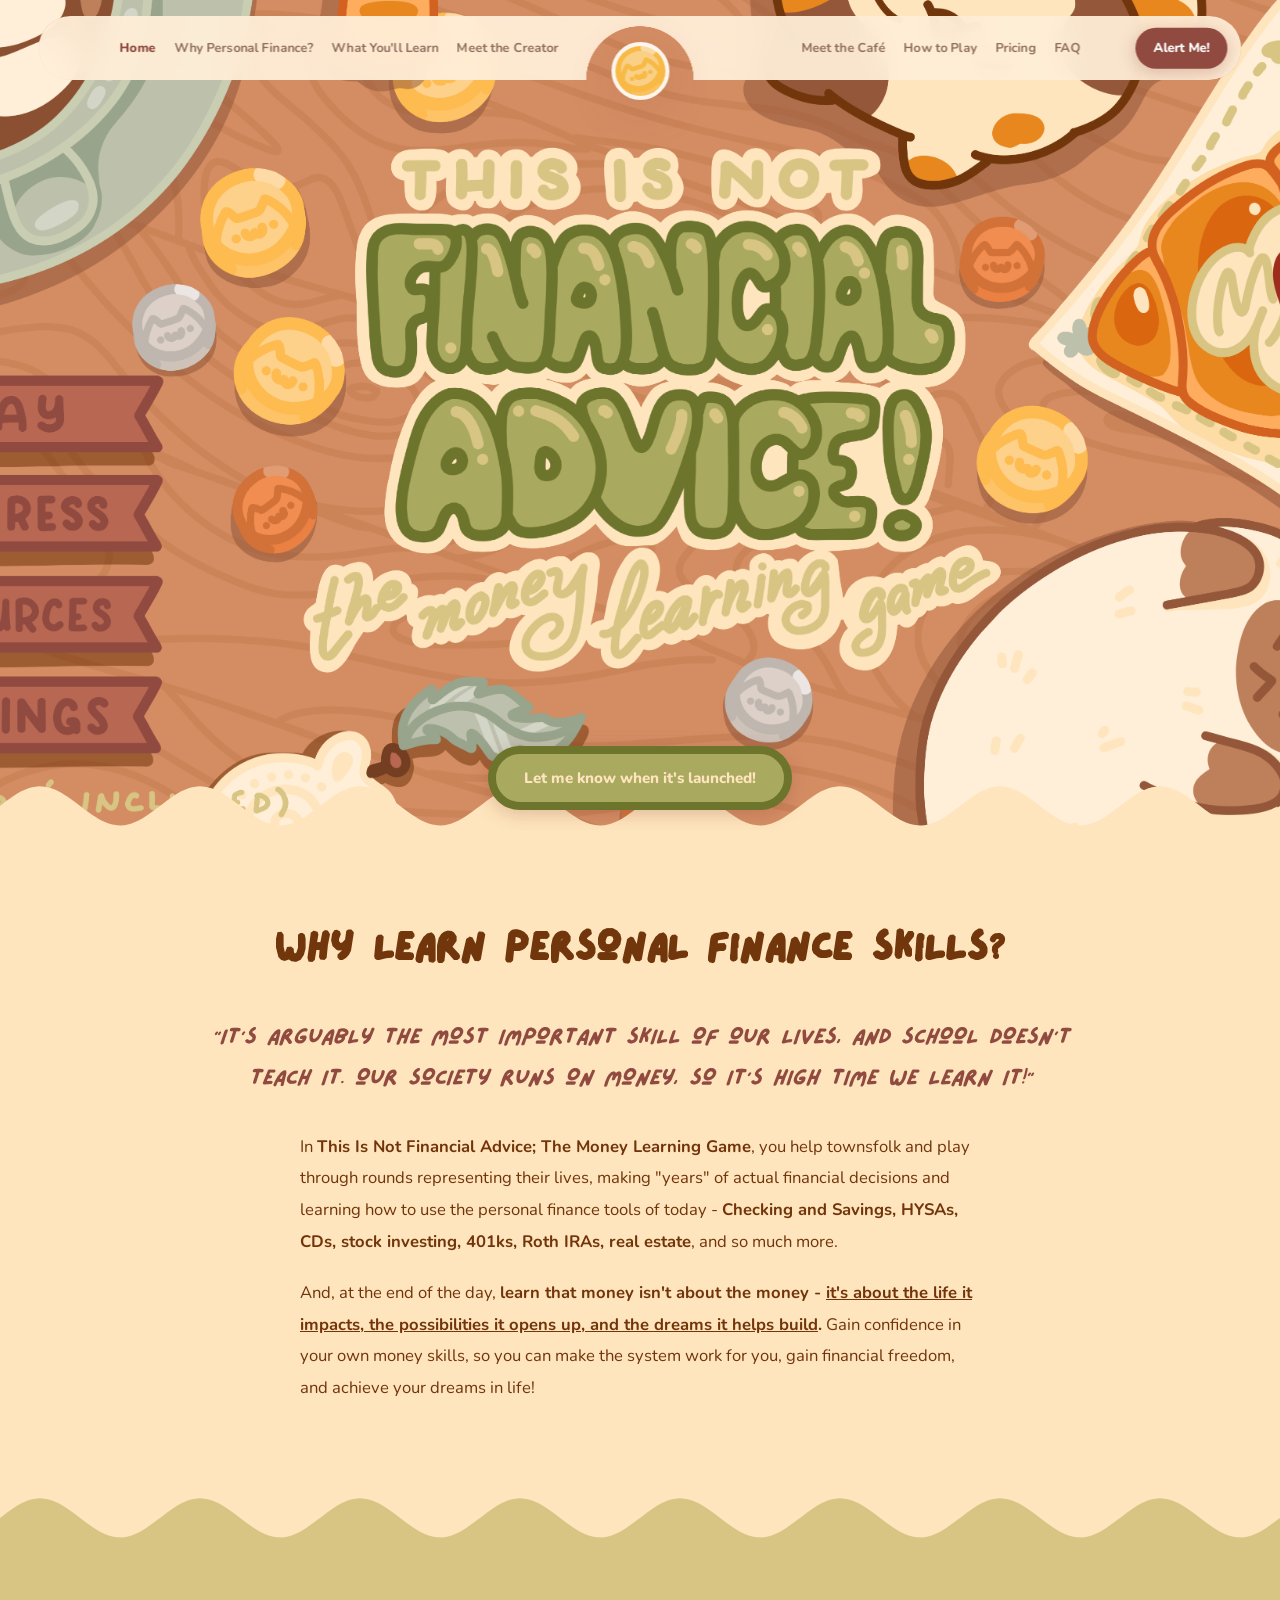
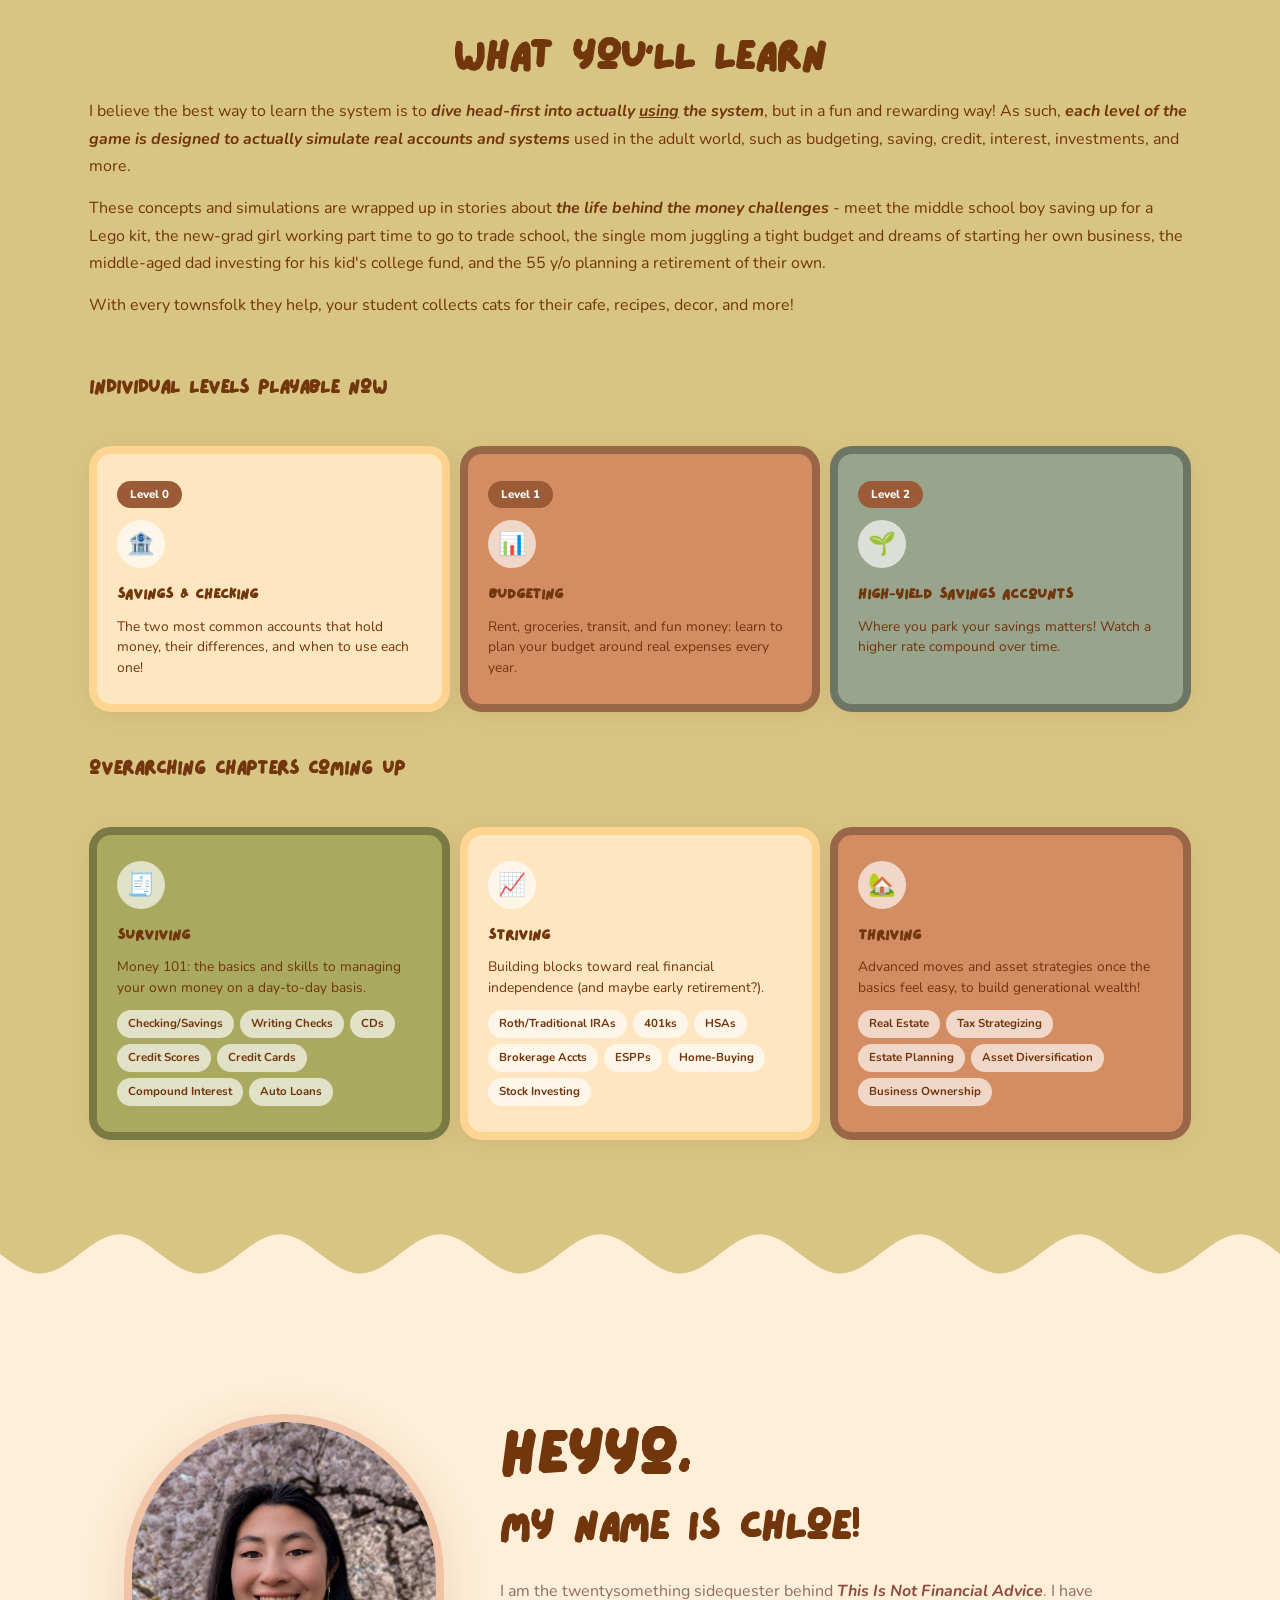
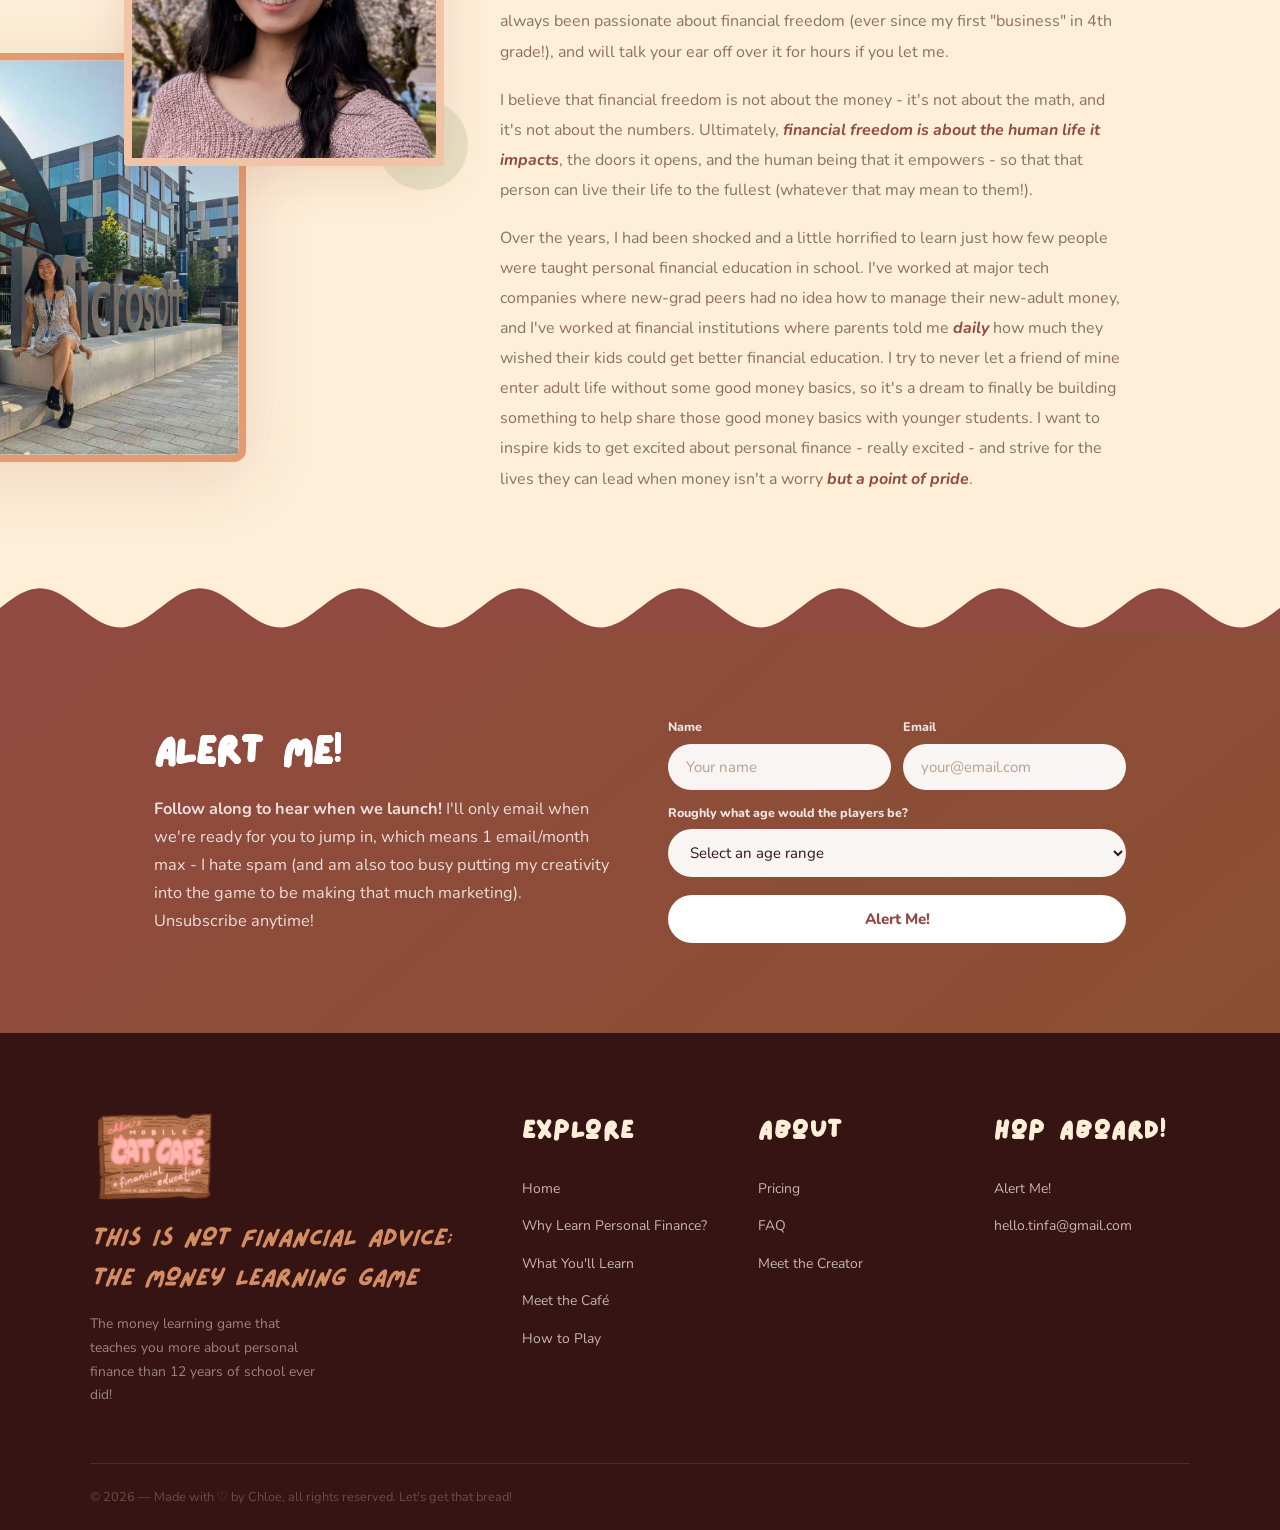
==== commit 73760046: "Shrink decorative coins/objects as the viewport narrows Added a --decor-scale custom property: clamp" ====
--- a/index.html
+++ b/index.html
@@ -65,7 +65,7 @@
   </section>
 
   <section id="why-learn" style="background: #fee5bd; position: relative;">
-    <img src="./assets/silver-coin.png" alt="" class="coin-decor" style="width:180px; top:12%; right:3%; --r:-8deg;">
+    <img src="./assets/silver-coin.png" alt="" class="coin-decor" style="width:180px; top:12%; right:3%; --r:-8deg; transform-origin: top right;">
     <div class="section-inner centered">
       <div class="reveal" style="margin-bottom:40px;">
         <h2>Why Learn Personal Finance Skills?</h2>
@@ -93,9 +93,9 @@
 
   <!-- ── WHAT YOU'LL LEARN ── -->
   <section class="learn" id="learn" style="background: #d8c583; position: relative;">
-    <img src="./assets/object-siamesecat.png" alt="" class="object-decor" style="width:650px; top:-400px; left:-45px; --r:-7deg; z-index:5;">
-    <img src="./assets/bronze-coin.png" alt="" class="coin-decor" style="width:230px; top:86%; left:7%; --r:-15deg;">
-    <img src="./assets/gold-coin.png" alt="" class="coin-decor" style="width:165px; top:58%; right:2.5%; --r:38deg;">
+    <img src="./assets/object-siamesecat.png" alt="" class="object-decor" style="width:650px; top:-400px; left:-45px; --r:-7deg; z-index:5; transform-origin: top left;">
+    <img src="./assets/bronze-coin.png" alt="" class="coin-decor" style="width:230px; top:86%; left:7%; --r:-15deg; transform-origin: top left;">
+    <img src="./assets/gold-coin.png" alt="" class="coin-decor" style="width:165px; top:58%; right:2.5%; --r:38deg; transform-origin: top right;">
     <div class="section-inner centered">
       <div class="reveal">
         <h2>What You'll Learn</h2>
@@ -175,8 +175,8 @@
 
   <!-- ── MEET THE CREATOR ── -->
   <section class="creator" id="creator" style="background: var(--bg-alt); position: relative;">
-    <img src="./assets/object-coffee.png" alt="" class="object-decor" style="width:560px; top:calc(100% - 580px); right:-45px; --r:9deg; z-index:5;">
-    <img src="./assets/gold-coin.png" alt="" class="coin-decor" style="width:150px; top:18%; left:2.5%; --r:16deg;">
+    <img src="./assets/object-coffee.png" alt="" class="object-decor" style="width:560px; top:calc(100% - 580px); right:-45px; --r:9deg; z-index:5; transform-origin: top right;">
+    <img src="./assets/gold-coin.png" alt="" class="coin-decor" style="width:150px; top:18%; left:2.5%; --r:16deg; transform-origin: top left;">
     <div class="section-inner">
       <div class="creator-grid">
         <div class="creator-photo-wrap reveal">
@@ -226,8 +226,8 @@
 
   <!-- ── ALERT ME! ── -->
   <section class="alert-band" id="alert" style="position: relative;">
-    <img src="./assets/silver-coin.png" alt="" class="coin-decor" style="width:190px; top:22%; right:3%; --r:-22deg; opacity:0.9;">
-    <img src="./assets/bronze-coin.png" alt="" class="coin-decor" style="width:135px; top:62%; left:2%; --r:-10deg; opacity:0.9;">
+    <img src="./assets/silver-coin.png" alt="" class="coin-decor" style="width:190px; top:22%; right:3%; --r:-22deg; opacity:0.9; transform-origin: top right;">
+    <img src="./assets/bronze-coin.png" alt="" class="coin-decor" style="width:135px; top:62%; left:2%; --r:-10deg; opacity:0.9; transform-origin: top left;">
     <div class="alert-inner">
       <div class="alert-grid">
         <div class="alert-copy">
--- a/styles.css
+++ b/styles.css
@@ -54,7 +54,7 @@
 
 /* ── RESET ── */
 *, *::before, *::after { box-sizing: border-box; margin: 0; padding: 0; }
-html { scroll-behavior: smooth; font-size: 16px; }
+html { scroll-behavior: smooth; font-size: 16px; overflow-x: hidden; background: var(--bg); }
 body {
   background: var(--bg);
   color: var(--text);
@@ -193,7 +193,7 @@
 }
 
 /* ── SHARED SECTION ── */
-.section-inner { max-width: 1160px; margin: 0 auto; padding: 90px 5%; }
+.section-inner { max-width: 1160px; margin: 0 auto; padding: 90px 5%; position: relative; z-index: 6; }
 .learn .section-inner { max-width: 1230px; }
 .section-inner.centered { text-align: center; }
 .section-inner.centered h2 { margin: 0 auto; }
@@ -345,7 +345,7 @@
 
 /* ── ALERT ME FORM ── */
 .alert-band { background: linear-gradient(140deg, var(--rose) 0%, var(--terracotta) 100%); }
-.alert-inner { max-width: 1100px; margin: 0 auto; padding: 90px 5%; }
+.alert-inner { max-width: 1100px; margin: 0 auto; padding: 90px 5%; position: relative; z-index: 6; }
 .alert-grid { display: grid; grid-template-columns: 1fr 1fr; gap: 56px; align-items: center; }
 .alert-copy { text-align: left; }
 .alert-inner .eyebrow { color: var(--blush); font-family: var(--ff-accent); font-size: 1.2rem; display: block; margin-bottom: 12px; }
@@ -487,11 +487,18 @@
   .footer-top { grid-template-columns: 1fr; }
 }
 
+/* Shrinks from 100% at 1700px+ viewport down to 50% right at the
+   1300px display cutoff, so the elements take up less room (and
+   overlap text less) the narrower the window gets. */
+:root {
+  --decor-scale: clamp(0.5, calc(0.5 + ((100vw - 1300px) / 400px) * 0.5), 1);
+}
+
 /* ── DECORATIVE COINS ── */
 .coin-decor {
   position: absolute; pointer-events: auto; cursor: pointer; z-index: 2;
   display: none;
-  transform: rotate(var(--r, 0deg));
+  transform: rotate(var(--r, 0deg)) scale(var(--decor-scale, 1));
 }
 @media (min-width: 1300px) {
   .coin-decor { display: block; }
@@ -501,7 +508,7 @@
 .object-decor {
   position: absolute; pointer-events: auto; cursor: pointer; z-index: 2;
   display: none;
-  transform: rotate(var(--r, 0deg));
+  transform: rotate(var(--r, 0deg)) scale(var(--decor-scale, 1));
 }
 @media (min-width: 1300px) {
   .object-decor { display: block; }
@@ -512,11 +519,11 @@
   animation: decor-squish 0.6s ease-in-out 2;
 }
 @keyframes decor-squish {
-  0%, 100% { transform: rotate(var(--r, 0deg)) scale(1, 1); }
-  20%      { transform: rotate(var(--r, 0deg)) scale(1.18, 0.8); }
-  40%      { transform: rotate(var(--r, 0deg)) scale(0.85, 1.18); }
-  60%      { transform: rotate(var(--r, 0deg)) scale(1.1, 0.9); }
-  80%      { transform: rotate(var(--r, 0deg)) scale(0.95, 1.05); }
+  0%, 100% { transform: rotate(var(--r, 0deg)) scale(var(--decor-scale, 1)) scale(1, 1); }
+  20%      { transform: rotate(var(--r, 0deg)) scale(var(--decor-scale, 1)) scale(1.18, 0.8); }
+  40%      { transform: rotate(var(--r, 0deg)) scale(var(--decor-scale, 1)) scale(0.85, 1.18); }
+  60%      { transform: rotate(var(--r, 0deg)) scale(var(--decor-scale, 1)) scale(1.1, 0.9); }
+  80%      { transform: rotate(var(--r, 0deg)) scale(var(--decor-scale, 1)) scale(0.95, 1.05); }
 }
 @media (prefers-reduced-motion: reduce) {
   .coin-decor.squish, .object-decor.squish { animation: none; }
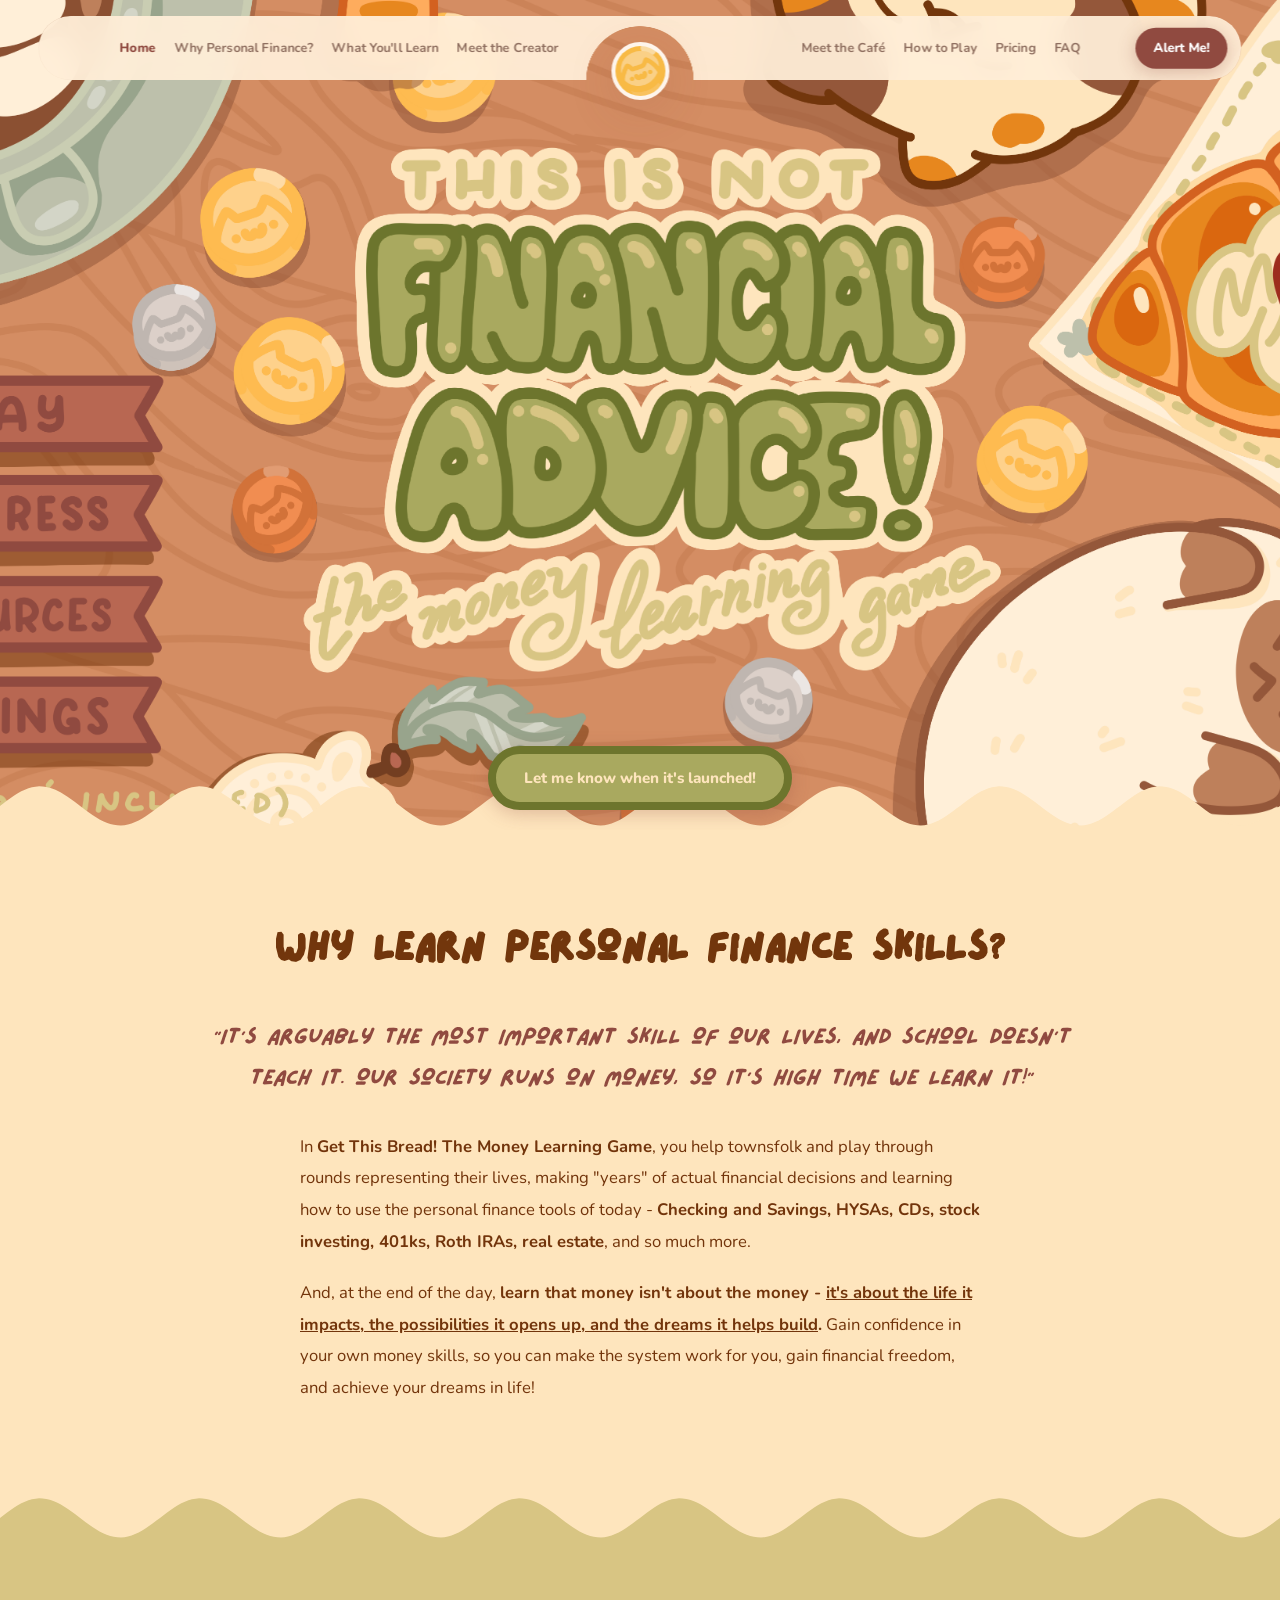
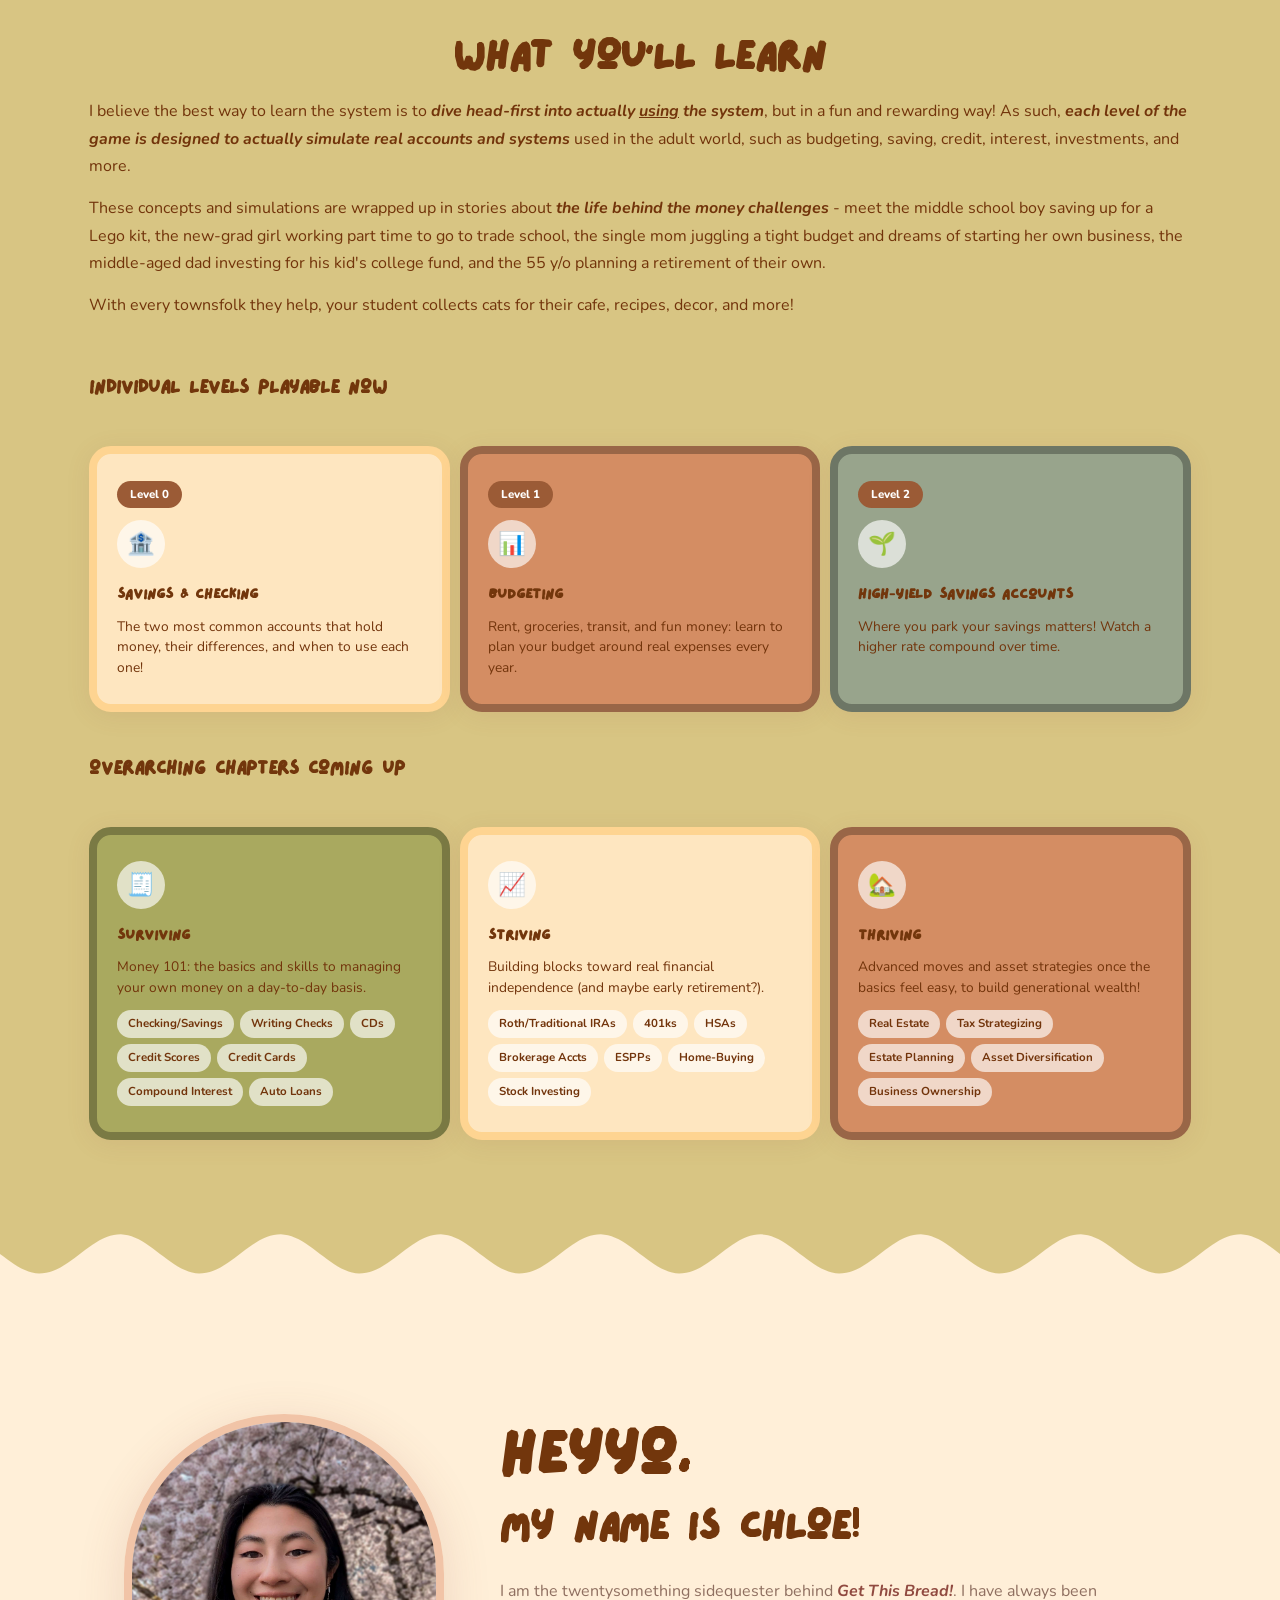
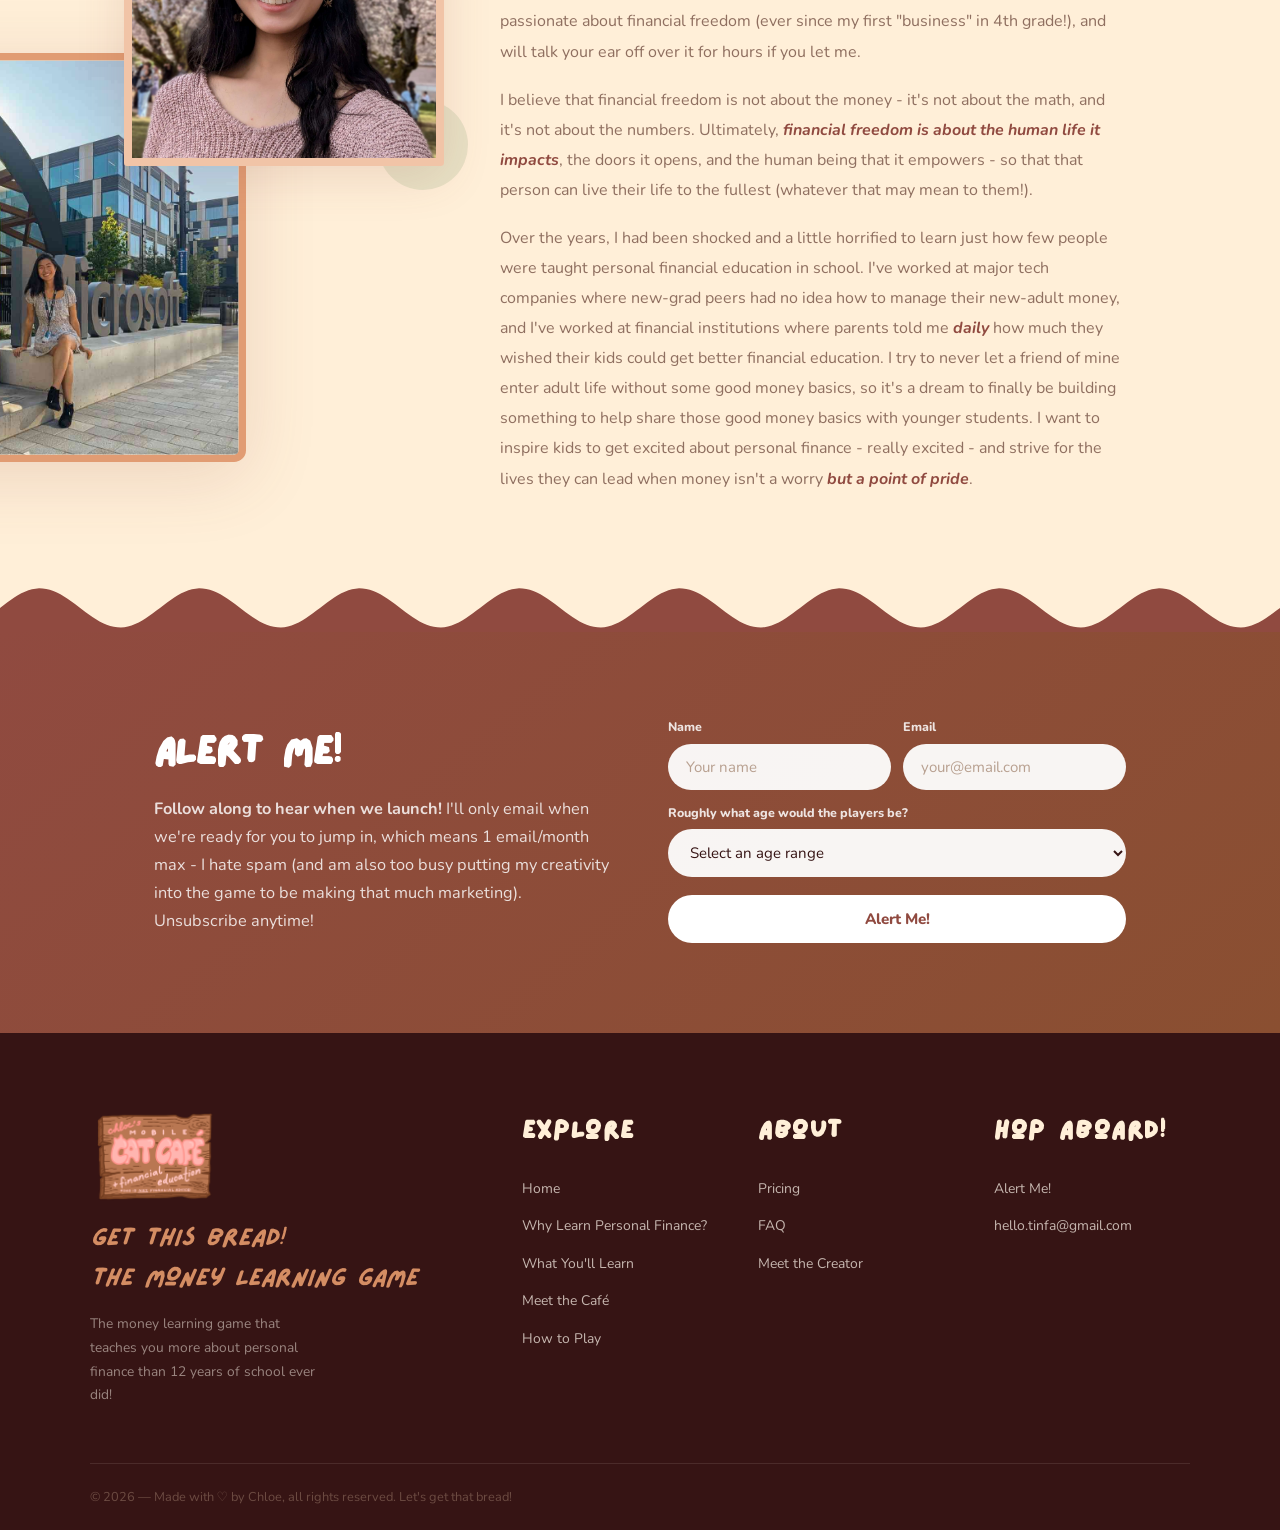
==== commit 1b67c35b: "Rebrand site from TINFA to Get This Bread! Updates titles, meta tags, alt text, and body copy across" ====
--- a/index.html
+++ b/index.html
@@ -4,17 +4,17 @@
   <meta charset="UTF-8">
   <meta name="viewport" content="width=device-width, initial-scale=1.0">
   <meta name="description" content="&quot;It's arguably the most important skill of our lives, and school doesn't teach it. Our society runs on money, so it's high time we learn it!&quot;">
-  <title>This Is Not Financial Advice; The Money Learning Game</title>
+  <title>Get This Bread! The Money Learning Game</title>
 
   <meta property="og:type" content="website">
-  <meta property="og:site_name" content="This Is Not Financial Advice">
+  <meta property="og:site_name" content="Get This Bread!">
   <meta property="og:url" content="https://thisisnotfinancialadvice.app/">
-  <meta property="og:title" content="This Is Not Financial Advice; The Money Learning Game">
+  <meta property="og:title" content="Get This Bread! The Money Learning Game">
   <meta property="og:description" content="&quot;It's arguably the most important skill of our lives, and school doesn't teach it. Our society runs on money, so it's high time we learn it!&quot;">
   <meta property="og:image" content="https://thisisnotfinancialadvice.app/assets/full-titlepage.png">
 
   <meta name="twitter:card" content="summary_large_image">
-  <meta name="twitter:title" content="This Is Not Financial Advice; The Money Learning Game">
+  <meta name="twitter:title" content="Get This Bread! The Money Learning Game">
   <meta name="twitter:description" content="&quot;It's arguably the most important skill of our lives, and school doesn't teach it. Our society runs on money, so it's high time we learn it!&quot;">
   <meta name="twitter:image" content="https://thisisnotfinancialadvice.app/assets/full-titlepage.png">
 
@@ -29,7 +29,7 @@
   <!-- ── NAV ── -->
   <div class="nav-wrap">
     <a href="#hero" class="nav-badge" id="navBadge" aria-label="Home">
-      <img src="./assets/newcoin-logo.png" alt="TINFA logo">
+      <img src="./assets/newcoin-logo.png" alt="GTB logo">
     </a>
     <div class="coin-burst" id="coinBurst" aria-hidden="true"></div>
     <nav class="nav">
@@ -53,7 +53,7 @@
 
   <!-- ── HOME / HERO ── -->
   <section class="home-hero" id="hero">
-    <img src="./assets/full-titlepage.png" alt="This Is Not Financial Advice; The Money Learning Game — title art" class="home-banner" id="homeBanner">
+    <img src="./assets/full-titlepage.png" alt="Get This Bread! The Money Learning Game — title art" class="home-banner" id="homeBanner">
     <div class="home-wave-strip" aria-hidden="true">
       <svg viewBox="0 0 1440 56" preserveAspectRatio="none" xmlns="http://www.w3.org/2000/svg">
         <path d="M0,28.00 L4,24.94 L8,21.94 L12,19.05 L16,16.34 L20,13.86 L24,11.65 L28,9.76 L32,8.23 L36,7.08 L40,6.33 L44,6.01 L48,6.12 L52,6.65 L56,7.60 L60,8.95 L64,10.66 L68,12.72 L72,15.07 L76,17.67 L80,20.48 L84,23.43 L88,26.47 L92,29.53 L96,32.57 L100,35.52 L104,38.33 L108,40.93 L112,43.28 L116,45.34 L120,47.05 L124,48.40 L128,49.35 L132,49.88 L136,49.99 L140,49.67 L144,48.92 L148,47.77 L152,46.24 L156,44.35 L160,42.14 L164,39.66 L168,36.95 L172,34.06 L176,31.06 L180,28.00 L184,24.94 L188,21.94 L192,19.05 L196,16.34 L200,13.86 L204,11.65 L208,9.76 L212,8.23 L216,7.08 L220,6.33 L224,6.01 L228,6.12 L232,6.65 L236,7.60 L240,8.95 L244,10.66 L248,12.72 L252,15.07 L256,17.67 L260,20.48 L264,23.43 L268,26.47 L272,29.53 L276,32.57 L280,35.52 L284,38.33 L288,40.93 L292,43.28 L296,45.34 L300,47.05 L304,48.40 L308,49.35 L312,49.88 L316,49.99 L320,49.67 L324,48.92 L328,47.77 L332,46.24 L336,44.35 L340,42.14 L344,39.66 L348,36.95 L352,34.06 L356,31.06 L360,28.00 L364,24.94 L368,21.94 L372,19.05 L376,16.34 L380,13.86 L384,11.65 L388,9.76 L392,8.23 L396,7.08 L400,6.33 L404,6.01 L408,6.12 L412,6.65 L416,7.60 L420,8.95 L424,10.66 L428,12.72 L432,15.07 L436,17.67 L440,20.48 L444,23.43 L448,26.47 L452,29.53 L456,32.57 L460,35.52 L464,38.33 L468,40.93 L472,43.28 L476,45.34 L480,47.05 L484,48.40 L488,49.35 L492,49.88 L496,49.99 L500,49.67 L504,48.92 L508,47.77 L512,46.24 L516,44.35 L520,42.14 L524,39.66 L528,36.95 L532,34.06 L536,31.06 L540,28.00 L544,24.94 L548,21.94 L552,19.05 L556,16.34 L560,13.86 L564,11.65 L568,9.76 L572,8.23 L576,7.08 L580,6.33 L584,6.01 L588,6.12 L592,6.65 L596,7.60 L600,8.95 L604,10.66 L608,12.72 L612,15.07 L616,17.67 L620,20.48 L624,23.43 L628,26.47 L632,29.53 L636,32.57 L640,35.52 L644,38.33 L648,40.93 L652,43.28 L656,45.34 L660,47.05 L664,48.40 L668,49.35 L672,49.88 L676,49.99 L680,49.67 L684,48.92 L688,47.77 L692,46.24 L696,44.35 L700,42.14 L704,39.66 L708,36.95 L712,34.06 L716,31.06 L720,28.00 L724,24.94 L728,21.94 L732,19.05 L736,16.34 L740,13.86 L744,11.65 L748,9.76 L752,8.23 L756,7.08 L760,6.33 L764,6.01 L768,6.12 L772,6.65 L776,7.60 L780,8.95 L784,10.66 L788,12.72 L792,15.07 L796,17.67 L800,20.48 L804,23.43 L808,26.47 L812,29.53 L816,32.57 L820,35.52 L824,38.33 L828,40.93 L832,43.28 L836,45.34 L840,47.05 L844,48.40 L848,49.35 L852,49.88 L856,49.99 L860,49.67 L864,48.92 L868,47.77 L872,46.24 L876,44.35 L880,42.14 L884,39.66 L888,36.95 L892,34.06 L896,31.06 L900,28.00 L904,24.94 L908,21.94 L912,19.05 L916,16.34 L920,13.86 L924,11.65 L928,9.76 L932,8.23 L936,7.08 L940,6.33 L944,6.01 L948,6.12 L952,6.65 L956,7.60 L960,8.95 L964,10.66 L968,12.72 L972,15.07 L976,17.67 L980,20.48 L984,23.43 L988,26.47 L992,29.53 L996,32.57 L1000,35.52 L1004,38.33 L1008,40.93 L1012,43.28 L1016,45.34 L1020,47.05 L1024,48.40 L1028,49.35 L1032,49.88 L1036,49.99 L1040,49.67 L1044,48.92 L1048,47.77 L1052,46.24 L1056,44.35 L1060,42.14 L1064,39.66 L1068,36.95 L1072,34.06 L1076,31.06 L1080,28.00 L1084,24.94 L1088,21.94 L1092,19.05 L1096,16.34 L1100,13.86 L1104,11.65 L1108,9.76 L1112,8.23 L1116,7.08 L1120,6.33 L1124,6.01 L1128,6.12 L1132,6.65 L1136,7.60 L1140,8.95 L1144,10.66 L1148,12.72 L1152,15.07 L1156,17.67 L1160,20.48 L1164,23.43 L1168,26.47 L1172,29.53 L1176,32.57 L1180,35.52 L1184,38.33 L1188,40.93 L1192,43.28 L1196,45.34 L1200,47.05 L1204,48.40 L1208,49.35 L1212,49.88 L1216,49.99 L1220,49.67 L1224,48.92 L1228,47.77 L1232,46.24 L1236,44.35 L1240,42.14 L1244,39.66 L1248,36.95 L1252,34.06 L1256,31.06 L1260,28.00 L1264,24.94 L1268,21.94 L1272,19.05 L1276,16.34 L1280,13.86 L1284,11.65 L1288,9.76 L1292,8.23 L1296,7.08 L1300,6.33 L1304,6.01 L1308,6.12 L1312,6.65 L1316,7.60 L1320,8.95 L1324,10.66 L1328,12.72 L1332,15.07 L1336,17.67 L1340,20.48 L1344,23.43 L1348,26.47 L1352,29.53 L1356,32.57 L1360,35.52 L1364,38.33 L1368,40.93 L1372,43.28 L1376,45.34 L1380,47.05 L1384,48.40 L1388,49.35 L1392,49.88 L1396,49.99 L1400,49.67 L1404,48.92 L1408,47.77 L1412,46.24 L1416,44.35 L1420,42.14 L1424,39.66 L1428,36.95 L1432,34.06 L1436,31.06 L1440,28.00 L1440,56 L0,56 Z" fill="#fee5bd"/>
@@ -75,7 +75,7 @@
       </p>
       <div class="prose-block">
         <p class="prose-body reveal reveal-d1">
-          In <strong>This Is Not Financial Advice; The Money Learning Game</strong>, you help townsfolk and play through rounds representing their lives, making "years" of actual financial decisions and learning how to use the personal finance tools of today - <strong>Checking and Savings, HYSAs, CDs, stock investing, 401ks, Roth IRAs, real estate</strong>, and so much more.
+          In <strong>Get This Bread! The Money Learning Game</strong>, you help townsfolk and play through rounds representing their lives, making "years" of actual financial decisions and learning how to use the personal finance tools of today - <strong>Checking and Savings, HYSAs, CDs, stock investing, 401ks, Roth IRAs, real estate</strong>, and so much more.
         </p>
         <p class="prose-body reveal reveal-d2">
           And, at the end of the day, <strong>learn that money isn't about the money - <u>it's about the life it impacts, the possibilities it opens up, and the dreams it helps build</u>.</strong> Gain confidence in your own money skills, so you can make the system work for you, gain financial freedom, and achieve your dreams in life!
@@ -93,7 +93,7 @@
 
   <!-- ── WHAT YOU'LL LEARN ── -->
   <section class="learn" id="learn" style="background: #d8c583; position: relative;">
-    <img src="./assets/object-siamesecat.png" alt="" class="object-decor" style="width:650px; top:-400px; left:-45px; --r:-7deg; z-index:5; transform-origin: top left;">
+    <img src="./assets/object-siamesecat.png" alt="" class="object-decor" style="width:650px; top:-400px; left:-145px; --r:-7deg; z-index:5; transform-origin: top left;">
     <img src="./assets/bronze-coin.png" alt="" class="coin-decor" style="width:230px; top:86%; left:7%; --r:-15deg; transform-origin: top left;">
     <img src="./assets/gold-coin.png" alt="" class="coin-decor" style="width:165px; top:58%; right:2.5%; --r:38deg; transform-origin: top right;">
     <div class="section-inner centered">
@@ -175,12 +175,12 @@
 
   <!-- ── MEET THE CREATOR ── -->
   <section class="creator" id="creator" style="background: var(--bg-alt); position: relative;">
-    <img src="./assets/object-coffee.png" alt="" class="object-decor" style="width:560px; top:calc(100% - 580px); right:-45px; --r:9deg; z-index:5; transform-origin: top right;">
+    <img src="./assets/object-coffee.png" alt="" class="object-decor" style="width:560px; top:calc(100% - 580px); right:-125px; --r:9deg; z-index:5; transform-origin: top right;">
     <img src="./assets/gold-coin.png" alt="" class="coin-decor" style="width:150px; top:18%; left:2.5%; --r:16deg; transform-origin: top left;">
     <div class="section-inner">
       <div class="creator-grid">
         <div class="creator-photo-wrap reveal">
-          <img src="./assets/chloe-pfp.jpg" alt="Chloe, creator of This Is Not Financial Advice" class="creator-photo">
+          <img src="./assets/chloe-pfp.jpg" alt="Chloe, creator of Get This Bread!" class="creator-photo">
           <img src="./assets/chloe-msft.jpg" alt="Chloe at the Microsoft campus" class="creator-photo-2">
           <div class="creator-blob"></div>
         </div>
@@ -189,7 +189,7 @@
           <h2 class="reveal creator-heading"><span style="font-size:1.5em;">Heyyo,</span><br>my name is Chloe!</h2>
           <p class="reveal reveal-d2">
             I am the twentysomething sidequester behind
-            <em>This Is Not Financial Advice</em>. I have always been passionate about
+            <em>Get This Bread!</em>. I have always been passionate about
             financial freedom (ever since my first "business" in 4th grade!), and will
             talk your ear off over it for hours if you let me.
           </p>
@@ -278,8 +278,8 @@
     <div class="footer-top">
       <div>
         <div class="footer-brand">
-          <img src="./assets/cat-cafe-logo.png" alt="TINFA logo" class="footer-logo">
-          <span class="footer-name">This Is Not Financial Advice;<br>The Money Learning Game</span>
+          <img src="./assets/cat-cafe-logo.png" alt="GTB logo" class="footer-logo">
+          <span class="footer-name">Get This Bread!<br>The Money Learning Game</span>
         </div>
         <p class="footer-blurb">The money learning game that teaches you more about personal finance than 12 years of school ever did!</p>
       </div>
--- a/styles.css
+++ b/styles.css
@@ -107,7 +107,7 @@
 }
 .coin-pop {
   position: absolute; top: 50%; left: 50%; width: 33px; height: 33px;
-  margin: -16.5px 0 0 -16.5px; border-radius: 50%;
+  border-radius: 50%;
   animation: coin-pop 2s ease-out forwards;
 }
 @keyframes coin-pop {
@@ -491,7 +491,7 @@
    1300px display cutoff, so the elements take up less room (and
    overlap text less) the narrower the window gets. */
 :root {
-  --decor-scale: clamp(0.5, calc(0.5 + ((100vw - 1300px) / 400px) * 0.5), 1);
+  --decor-scale: clamp(0.3, calc(0.3 + ((100vw - 1300px) / 500px) * 0.7), 1);
 }
 
 /* ── DECORATIVE COINS ── */
@@ -533,7 +533,7 @@
 html.coin-cursor-active * { cursor: none !important; }
 
 #customCursor {
-  position: fixed; top: 0; left: 0; width: 26px; height: 26px;
+  position: fixed; top: 0; left: 0; width: 39px; height: 39px;
   pointer-events: none; z-index: 9999;
   transform: translate(-50%, -50%);
   will-change: transform;
@@ -541,9 +541,9 @@
 }
 .cursor-trail {
   position: fixed; top: 0; left: 0; pointer-events: none; z-index: 9998;
-  width: 18px; height: 18px; border-radius: 50%;
+  width: 27px; height: 27px; border-radius: 50%;
   transform: translate(-50%, -50%);
-  animation: cursor-trail-fade 0.6s ease-out forwards;
+  animation: cursor-trail-fade 1.1s ease-out forwards;
 }
 @keyframes cursor-trail-fade {
   0%   { opacity: 0.75; transform: translate(-50%, -50%) scale(1); }
